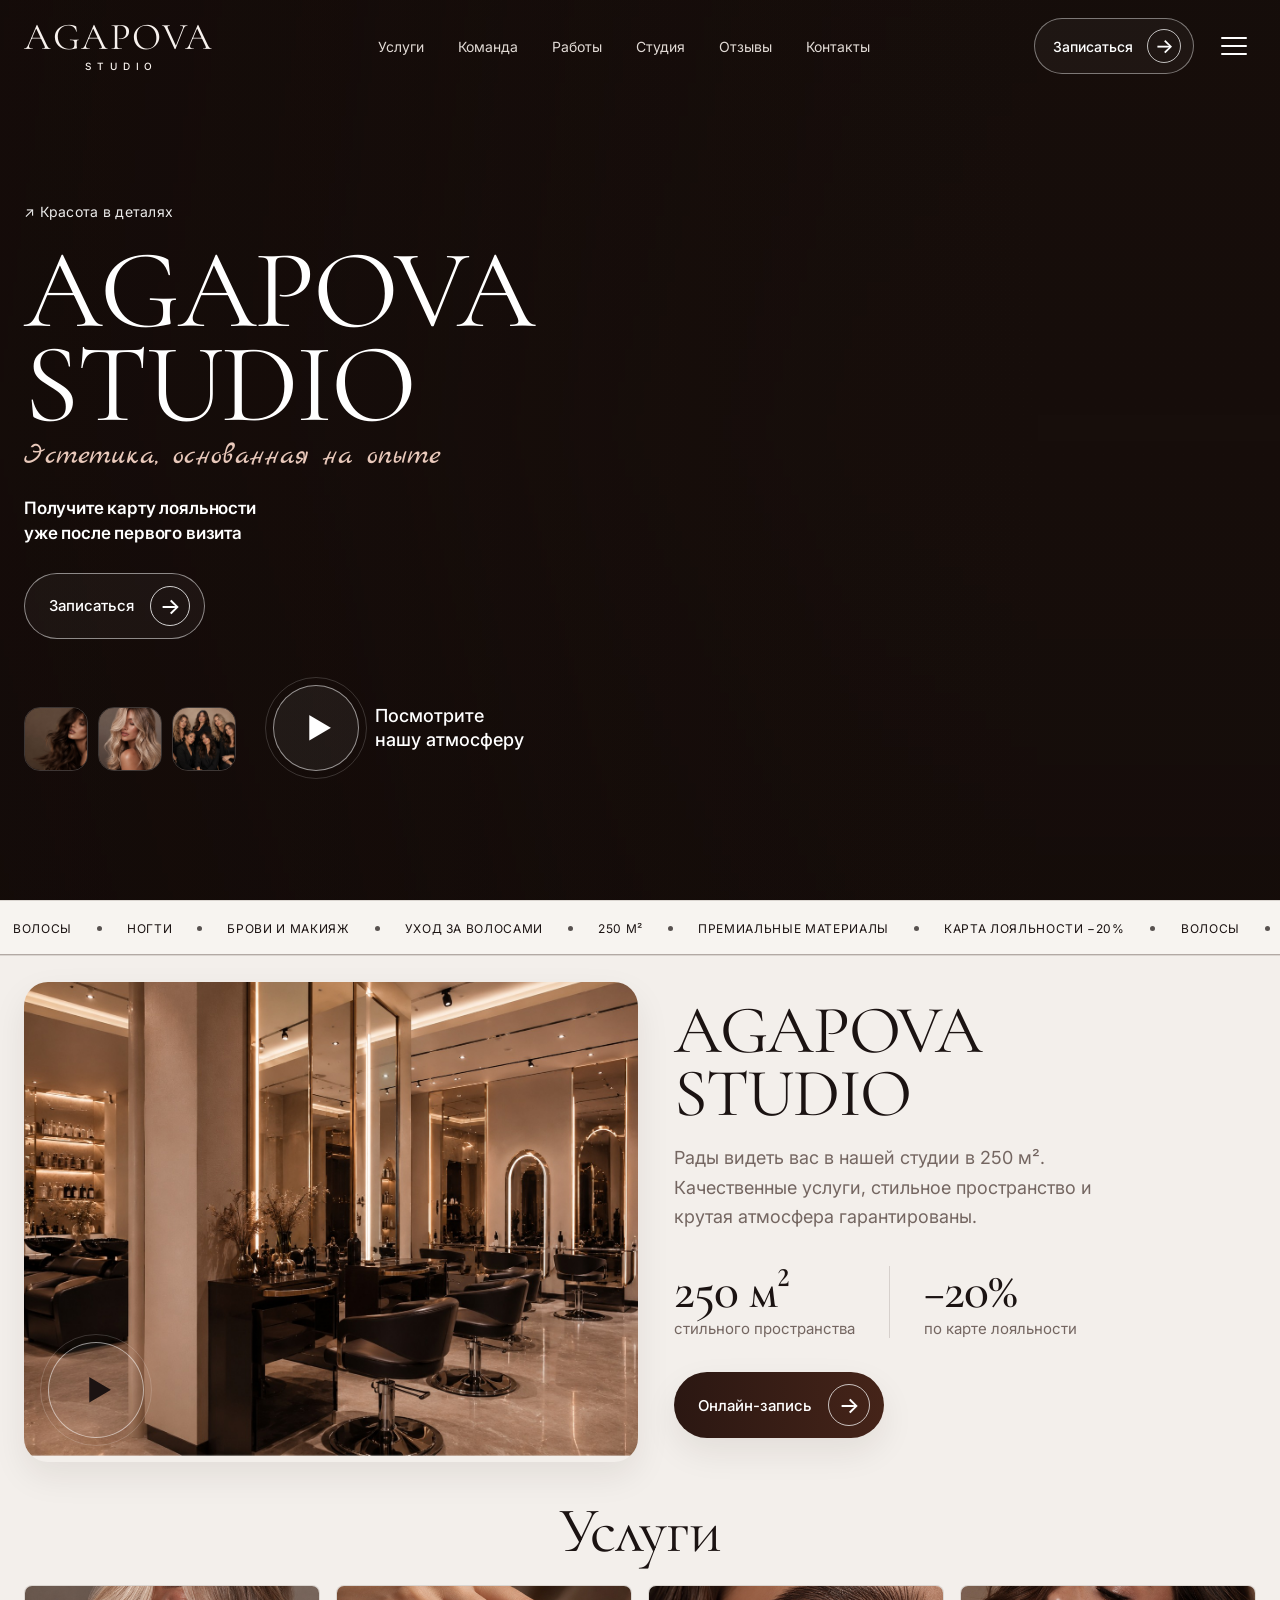
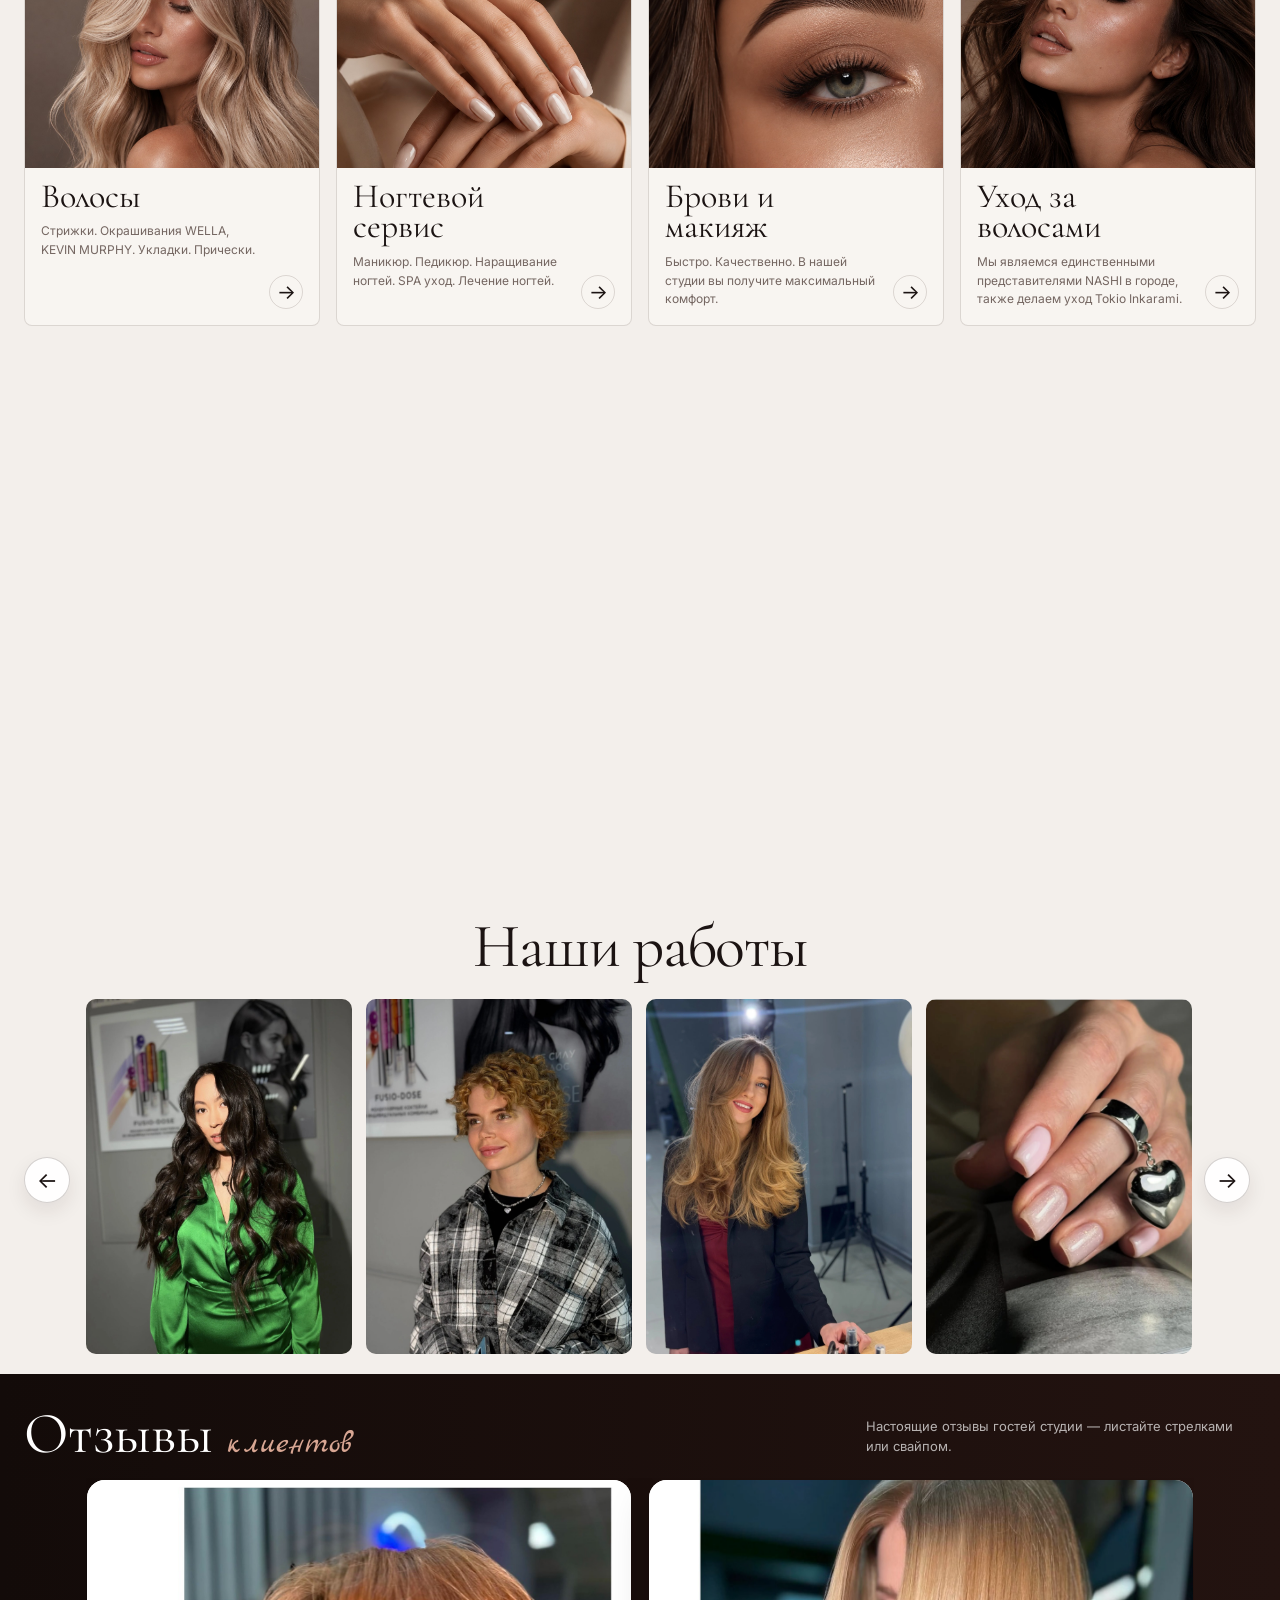
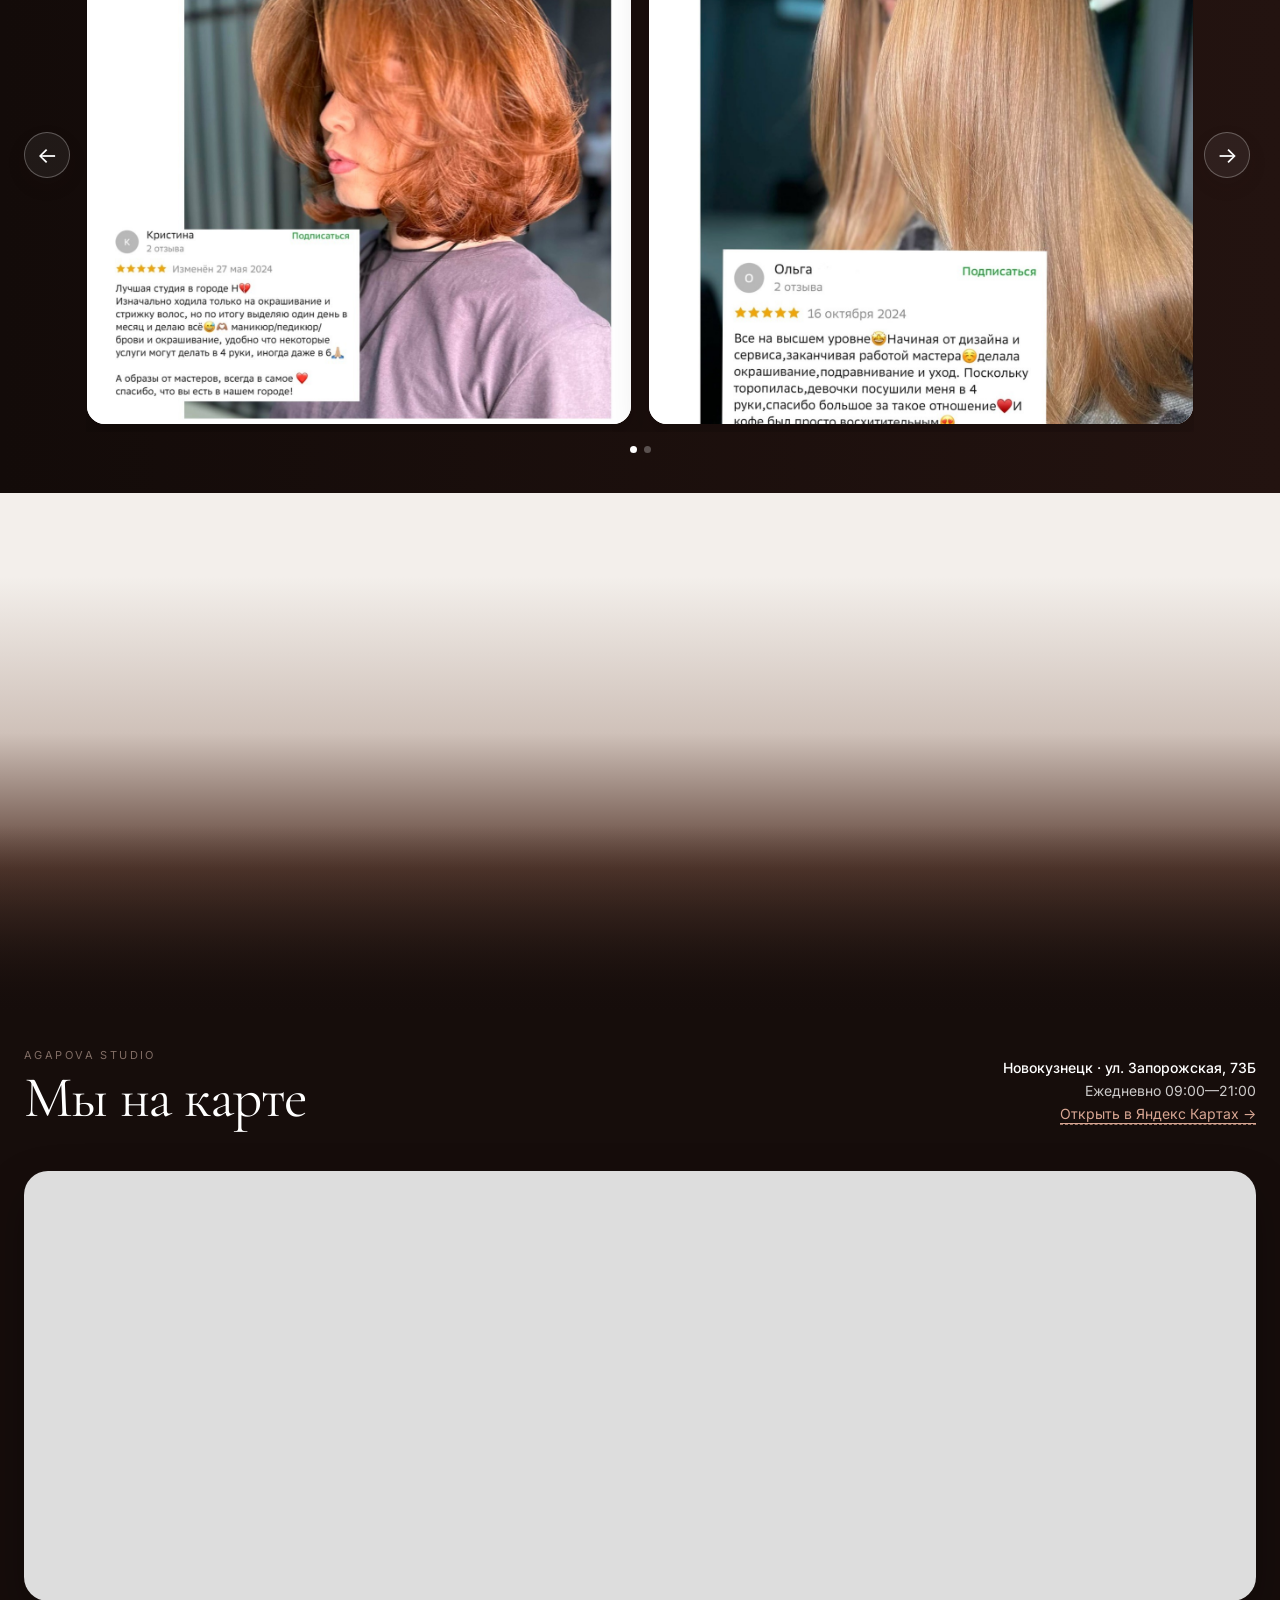
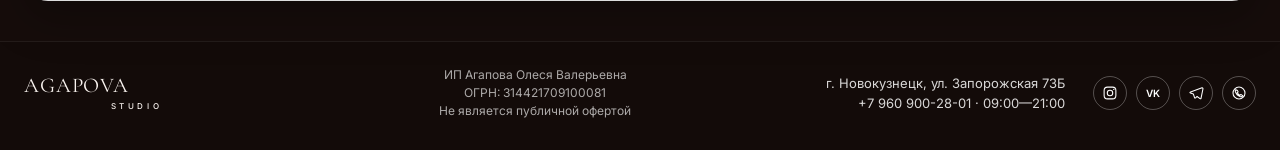
==== index.html @ 2eec07e8 "Apply AGAPOVA mobile hero v6.1 [skip ci]" ====
<!DOCTYPE html>

<!DOCTYPE html>

<html lang="ru">
<head>
<script>document.documentElement.classList.add("motion-ready")</script>
<meta charset="utf-8"/>
<meta content="width=device-width, initial-scale=1, viewport-fit=cover" name="viewport"/>
<meta content="#160d0b" name="theme-color"/>
<title>AGAPOVA STUDIO — студия красоты</title>
<meta content="AGAPOVA STUDIO — премиальная студия красоты в Новокузнецке. Волосы, ногти, брови и макияж. Онлайн-запись." name="description"/>
<link href="https://fonts.googleapis.com" rel="preconnect"/>
<link crossorigin="" href="https://fonts.gstatic.com" rel="preconnect"/>
<link href="https://fonts.googleapis.com/css2?family=Inter:wght@400;500;600&amp;family=Cormorant+Garamond:wght@400;500;600&amp;family=Marck+Script&amp;display=swap" rel="stylesheet"/>
<style>
    :root{
      --bg:#f3efeb;
      --paper:#f7f4f0;
      --white:#fff;
      --ink:#1b1312;
      --brown:#2d1813;
      --brown-2:#3b2018;
      --line:rgba(43,24,19,.14);
      --muted:#746661;
      --accent:#c7927f;
      --shadow:0 14px 34px rgba(43,24,19,.08);
      --radius:20px;
      --max:1360px;
      --safe-bottom:env(safe-area-inset-bottom,0px);
      --serif:"Cormorant Garamond", Georgia, serif;
      --sans:"Inter", Arial, sans-serif;
      --script:"Marck Script", cursive;
    }
    *{box-sizing:border-box}
    html{scroll-behavior:smooth}
    body{margin:0;font-family:var(--sans);background:var(--bg);color:var(--ink);-webkit-font-smoothing:antialiased;text-rendering:optimizeLegibility;overflow-x:hidden}
    img{display:block;max-width:100%}
    a{text-decoration:none;color:inherit}
    button{font:inherit}
    .container{width:min(calc(100% - 48px),var(--max));margin:0 auto}
    .serif{font-family:var(--serif)}
    .script{font-family:var(--script)}
    .desktop-only{display:block}
    .mobile-only{display:none}

    .site-header{position:absolute;top:0;left:0;right:0;z-index:20}
    .site-header__inner{width:min(calc(100% - 48px),var(--max));margin:0 auto;padding:18px 0;display:grid;grid-template-columns:auto 1fr auto;align-items:center;gap:20px}
    .brand{font-family:var(--serif);font-size:38px;line-height:.86;letter-spacing:.04em;color:#f8f2ee;display:inline-block}
    .brand small{display:block;text-align:center;font-family:var(--sans);font-size:10px;letter-spacing:.58em;font-weight:500;margin-top:8px;padding-left:.58em}
    .nav{display:flex;justify-content:center;gap:34px;font-size:14px;color:#f3ece7}
    .nav a{opacity:.92}
    .nav a:hover{opacity:1}
    .header-actions{display:flex;align-items:center;gap:18px}
    .book-btn{display:inline-flex;align-items:center;gap:14px;border:1px solid rgba(255,255,255,.42);border-radius:999px;padding:10px 12px 10px 18px;color:#fff;font-size:14px;font-weight:500;background:rgba(255,255,255,.04);backdrop-filter:blur(6px)}
    .book-btn span{width:34px;height:34px;border:1px solid rgba(255,255,255,.72);display:grid;place-items:center;border-radius:50%;font-size:20px;line-height:1}
    .menu-btn{width:44px;height:44px;border:0;background:transparent;position:relative;color:#fff;cursor:pointer}
    .menu-btn::before,.menu-btn::after,.menu-btn i{content:"";position:absolute;left:9px;right:9px;height:1.5px;background:currentColor;border-radius:10px}
    .menu-btn::before{top:13px}.menu-btn i{top:21px}.menu-btn::after{top:29px}

    .mobile-menu{display:none}
    .mobile-menu.open{display:flex}
    .mobile-menu__panel{position:fixed;inset:0;background:rgba(12,7,6,.96);z-index:60;padding:116px 28px 32px;display:flex;flex-direction:column;gap:18px;color:#fff}
    .mobile-menu__panel a{font-family:var(--serif);font-size:34px;line-height:1;border-bottom:1px solid rgba(255,255,255,.14);padding-bottom:12px}
    .mobile-menu__panel .book-mobile{margin-top:10px;border:1px solid rgba(255,255,255,.36);border-radius:999px;padding:16px 20px;font-family:var(--sans);font-size:15px;font-weight:600;text-align:center}

    .hero{position:relative;min-height:860px;background:#1a100d;overflow:hidden}
    .hero::after{content:"";position:absolute;inset:0;background:linear-gradient(90deg,rgba(34,18,14,.36) 0%, rgba(34,18,14,.18) 34%, rgba(34,18,14,.06) 60%, rgba(34,18,14,.02) 100%)}
    .hero-media{position:absolute;inset:0}
    .hero-media img{width:100%;height:100%;object-fit:cover;object-position:center center;filter:saturate(1.02)}
    .hero-content{position:relative;z-index:2;display:grid;grid-template-columns:1.02fr .98fr;align-items:end;min-height:860px;padding:130px 0 54px}
    .hero-copy{max-width:460px;color:#fff}
    .eyebrow{font-size:14px;letter-spacing:.02em;opacity:.92;margin-bottom:22px}
    .hero-title{margin:0;font-family:var(--serif);font-size:112px;line-height:.84;font-weight:400;letter-spacing:-.02em}
    .hero-sub{font-size:29px;line-height:.92;color:#e9c9bb;font-family:var(--script);margin:6px 0 24px}
    .hero-text{max-width:320px;font-size:16px;line-height:1.58;color:rgba(255,255,255,.9);margin:0 0 28px}
    .hero-main-cta{display:inline-flex;align-items:center;gap:16px;border:1px solid rgba(255,255,255,.5);border-radius:999px;padding:12px 14px 12px 24px;font-size:15px;font-weight:500;color:#fff;background:rgba(255,255,255,.04)}
    .hero-main-cta span{width:40px;height:40px;display:grid;place-items:center;border:1px solid rgba(255,255,255,.8);border-radius:50%;font-size:22px;line-height:1}
    .hero-bottom{display:flex;justify-content:space-between;align-items:end;margin-top:54px;gap:20px}
    .hero-thumbs{display:flex;gap:10px}
    .hero-thumbs img{width:58px;height:58px;object-fit:cover;border-radius:12px;border:1px solid rgba(255,255,255,.18)}
    .watch-link{display:flex;align-items:center;gap:16px;color:#fff}
    .play-circle{width:86px;height:86px;border-radius:50%;border:1px solid rgba(255,255,255,.52);display:grid;place-items:center;position:relative;background:rgba(255,255,255,.06)}
    .play-circle::after{content:"▶";font-size:28px;transform:translateX(3px)}
    .watch-link b{display:block;font-size:18px;line-height:1.3;font-weight:500}
    .category-bar{background:var(--paper);border-top:1px solid var(--line);border-bottom:1px solid var(--line)}
    .category-bar .container{display:flex;justify-content:center;align-items:center;gap:28px;min-height:54px;flex-wrap:wrap}
    .category-bar span{font-size:13px;text-transform:uppercase;letter-spacing:.03em}
    .dot{width:5px;height:5px;border-radius:50%;background:var(--ink);opacity:.72}

    .about{padding:26px 0 22px}
    .about-grid{display:grid;grid-template-columns:1.02fr .98fr;gap:28px;align-items:start}
    .about-card{background:var(--paper);border-radius:24px;overflow:hidden}
    .about-media{position:relative;min-height:480px;border-radius:24px;overflow:hidden;box-shadow:var(--shadow)}
    .about-media img{width:100%;height:100%;object-fit:cover}
    .about-media .play-circle{position:absolute;inset:auto auto 24px 24px;width:96px;height:96px}
    .about-copy{padding:18px 6px 0 8px}
    .section-title{font-family:var(--serif);font-size:68px;line-height:.92;font-weight:400;margin:0 0 18px;letter-spacing:-.02em}
    .about-copy .section-title{max-width:520px}
    .about-text{font-size:18px;line-height:1.64;color:var(--muted);max-width:470px;margin:0 0 34px}
    .stats{display:flex;gap:34px;margin:0 0 34px}
    .stat{padding-right:34px;border-right:1px solid var(--line)}
    .stat:last-child{border-right:0;padding-right:0}
    .stat strong{display:block;font-family:var(--serif);font-size:52px;line-height:.95;font-weight:500;letter-spacing:-.02em}
    .stat span{display:block;font-size:15px;color:var(--muted);margin-top:4px}
    .dark-pill{display:inline-flex;align-items:center;gap:16px;background:linear-gradient(90deg,#2b1712,#452419);color:#fff;border-radius:999px;padding:12px 14px 12px 24px;font-size:15px;font-weight:500;box-shadow:var(--shadow)}
    .dark-pill span{width:42px;height:42px;border-radius:50%;border:1px solid rgba(255,255,255,.72);display:grid;place-items:center;font-size:22px}

    .services{padding:18px 0 28px}
    .services .section-title{text-align:center;font-size:64px;margin-bottom:24px}
    .services-grid{display:grid;grid-template-columns:repeat(4,1fr);gap:16px}
    .service-card{background:#f8f5f1;border:1px solid var(--line);border-radius:8px;overflow:hidden;display:flex;flex-direction:column;min-height:296px}
    .service-card img{width:100%;height:182px;object-fit:cover}
    .service-body{padding:14px 16px 16px;display:flex;gap:12px;align-items:flex-start;justify-content:space-between;flex:1}
    .service-body h3{font-family:var(--serif);font-size:34px;line-height:.9;font-weight:400;margin:0 0 10px}
    .service-body ul{list-style:none;margin:0;padding:0;font-size:13px;line-height:1.6;color:var(--muted)}
    .service-arrow{margin-top:auto;width:34px;height:34px;border-radius:50%;border:1px solid var(--line);display:grid;place-items:center;font-size:20px;flex:0 0 auto}

    .team{padding:22px 0 18px}
    .team-strip{background:linear-gradient(90deg,#190f0d,#2d1813 58%, #1b120f);color:#fff;border-radius:0;display:grid;grid-template-columns:300px 1fr 380px;align-items:center;overflow:hidden}
    .team-strip .portrait{height:248px}.team-strip .portrait img{width:100%;height:100%;object-fit:cover;object-position:center top}
    .team-copy{padding:0 34px}.team-copy h2{font-family:var(--serif);font-size:54px;line-height:.88;font-weight:400;margin:0 0 14px;max-width:320px}.team-copy p{max-width:390px;margin:0 0 20px;font-size:15px;line-height:1.6;color:rgba(255,255,255,.8)}
    .team-group{padding-right:28px}.team-group img{width:100%;height:186px;object-fit:cover;border-radius:20px}

    .works{padding:18px 0 12px}
    .works-head{display:flex;justify-content:center;align-items:center;margin-bottom:22px}
    .works .section-title{font-size:62px;margin:0}
    .works-row{position:relative;display:grid;grid-template-columns:repeat(4,1fr);gap:14px}
    .work-item{border-radius:8px;overflow:hidden;background:#ebe3dd}
    .work-item img{width:100%;height:230px;object-fit:cover}
    .arrow-float{position:absolute;top:50%;transform:translateY(-50%);width:54px;height:54px;border-radius:50%;border:1px solid rgba(27,19,18,.18);display:grid;place-items:center;background:rgba(255,255,255,.9);font-size:28px;box-shadow:var(--shadow)}
    .arrow-float.left{left:-24px}.arrow-float.right{right:-24px}

    .benefits{padding:10px 0 26px}
    .benefits .section-title{text-align:center;font-size:56px;margin-bottom:24px}
    .benefit-grid{display:grid;grid-template-columns:repeat(4,1fr);gap:22px}
    .benefit{display:grid;grid-template-columns:40px 1fr;gap:12px}
    .benefit-icon{width:36px;height:36px;border-radius:50%;border:1px solid var(--line);display:grid;place-items:center;font-size:16px}
    .benefit h4{margin:0 0 6px;font-size:16px;line-height:1.25}
    .benefit p{margin:0;font-size:13px;line-height:1.55;color:var(--muted)}

    .reviews{padding:20px 0 24px}
    .reviews-shell{display:grid;grid-template-columns:1.15fr .85fr;gap:22px;align-items:stretch}
    .review-panel{background:linear-gradient(90deg,#130b09,#231310);color:#fff;border-radius:0;padding:22px 24px;display:grid;grid-template-columns:170px 1fr;gap:26px;min-height:286px}
    .review-panel img{width:100%;height:240px;border-radius:30px;object-fit:cover;border:8px solid rgba(98,64,56,.24)}
    .review-copy h2{font-family:var(--serif);font-size:58px;line-height:.9;font-weight:400;margin:8px 0 0}.review-copy .script{font-size:32px;color:#d8a693;display:block;margin-top:-8px}
    .review-copy p{font-size:20px;line-height:1.65;max-width:520px;color:rgba(255,255,255,.95);margin:18px 0 12px}
    .review-copy small{font-size:16px;color:#d9b4a7}
    .review-counter{display:flex;align-items:center;gap:16px;margin-top:26px;font-size:20px}
    .small-arrow{width:44px;height:44px;border-radius:50%;border:1px solid rgba(255,255,255,.28);display:grid;place-items:center}
    .review-list{background:linear-gradient(90deg,#130b09,#231310);color:#fff;padding:22px 0}
    .review-entry{border:1px solid rgba(255,255,255,.15);padding:18px 22px;margin-bottom:10px;min-height:86px}
    .review-entry:last-child{margin-bottom:0}.review-entry h4{font-size:18px;margin:0 0 8px}.stars{color:#dbb277;letter-spacing:2px;margin-bottom:8px}.review-entry p{margin:0;font-size:14px;line-height:1.55;color:rgba(255,255,255,.9)}

    .cta{padding:14px 0 0}
    .cta-card{border-radius:22px 22px 0 0;overflow:hidden;position:relative;min-height:290px;background:#170e0b;color:#fff}
    .cta-bg{position:absolute;inset:0}.cta-bg img{width:100%;height:100%;object-fit:cover;object-position:center 28%}.cta-bg::after{content:"";position:absolute;inset:0;background:linear-gradient(90deg,rgba(18,10,8,.92) 0%, rgba(18,10,8,.76) 38%, rgba(18,10,8,.44) 100%)}
    .cta-content{position:relative;z-index:2;padding:38px 40px 22px;display:grid;grid-template-columns:1fr auto;align-items:end;gap:20px;min-height:290px}
    .cta-copy h2{font-family:var(--serif);font-size:68px;line-height:.92;font-weight:400;max-width:520px;margin:0 0 14px}
    .cta-copy p{font-size:18px;line-height:1.55;color:rgba(255,255,255,.82);margin:0 0 22px}
    .footer-brand{display:none}
    .site-footer{background:#160d0b;color:#f4eeea;padding:18px 0 24px}
    .site-footer .container{display:grid;grid-template-columns:auto 1fr auto auto;align-items:center;gap:20px}
    .site-footer .brand{font-size:22px}.site-footer .brand small{font-size:8px}
    .copyright{text-align:center;font-size:12px;color:rgba(255,255,255,.7)}
    .footer-contacts{text-align:right;font-size:14px;line-height:1.6;color:rgba(255,255,255,.82)}
    .socials{display:flex;justify-content:center;gap:16px;font-size:22px}

    @media (max-width: 1024px){
      .nav{gap:22px;font-size:13px}
      .hero-content{grid-template-columns:1fr;padding-top:120px}
      .hero-copy{max-width:480px}
      .about-grid,.reviews-shell{grid-template-columns:1fr}
      .services-grid,.benefit-grid{grid-template-columns:repeat(2,1fr)}
      .team-strip{grid-template-columns:260px 1fr}
      .team-group{grid-column:1 / -1;padding:0 26px 26px}
      .works-row{grid-template-columns:repeat(2,1fr)}
      .arrow-float.left{left:-8px}.arrow-float.right{right:-8px}
      .site-footer .container{grid-template-columns:1fr;justify-items:center;text-align:center}
      .footer-contacts,.copyright{text-align:center}
    }

    @media (max-width: 760px){
      .desktop-only{display:none !important}
      .mobile-only{display:block}
      .container{width:min(calc(100% - 20px),430px)}
      .site-header__inner{width:min(calc(100% - 26px),430px);padding-top:18px;padding-bottom:0;grid-template-columns:auto 1fr auto}
      .brand{font-size:30px}
      .brand small{font-size:7px;margin-top:7px;letter-spacing:.56em}
      .nav,.book-btn{display:none}
      .menu-btn{width:40px;height:40px}
      .hero{min-height:auto;background:#160d0b;border-radius:0 0 30px 30px}
      .hero::after{background:linear-gradient(180deg,rgba(16,9,8,.12) 0%, rgba(16,9,8,.3) 36%, rgba(16,9,8,.48) 64%, rgba(16,9,8,.7) 100%)}
      .hero-content{display:block;min-height:auto;padding:112px 0 26px}
      .hero-copy{max-width:none;padding:0 0 0 18px;position:relative;min-height:658px;display:flex;flex-direction:column;justify-content:flex-end}
      .hero-media img{object-position:64% center}
      .eyebrow{display:none}
      .hero-title{display:none}
      .hero-sub{margin:0 0 22px;font-family:var(--serif);font-size:72px;line-height:.86;color:#fff;max-width:270px}
      .hero-text{display:none}
      .hero-main-cta{padding:10px 10px 10px 22px;background:#fff;color:var(--ink);border-color:#fff;font-size:15px;font-weight:600;margin-bottom:22px;align-self:flex-start}
      .hero-main-cta span{border-color:rgba(27,19,18,.35);color:var(--ink);width:38px;height:38px}
      .hero-bottom{display:block;margin-top:0}
      .hero-thumbs{display:none}
      .watch-link{gap:14px;align-items:center}
      .play-circle{width:86px;height:86px;background:rgba(255,255,255,.08)}
      .watch-link b{font-size:14px;line-height:1.32;font-weight:400;max-width:154px}
      .category-bar{margin-top:0}
      .category-bar .container{justify-content:flex-start;gap:16px;min-height:42px;padding:0 6px;overflow-x:auto;flex-wrap:nowrap;-ms-overflow-style:none;scrollbar-width:none}
      .category-bar .container::-webkit-scrollbar{display:none}
      .category-bar span{font-size:11px;white-space:nowrap}
      .dot{width:4px;height:4px;flex:0 0 auto}
      .about{padding:16px 0 10px}
      .about-grid{display:block}
      .about-media{min-height:258px;border-radius:18px;margin-bottom:14px}
      .about-media .play-circle{inset:auto auto 16px 16px;width:80px;height:80px}
      .about-copy{padding:0 4px}
      .section-title{font-size:46px;line-height:.92}
      .about-copy .section-title{font-size:44px;max-width:310px;margin-bottom:12px}
      .about-text{font-size:12px;line-height:1.62;max-width:none;margin-bottom:18px}
      .stats{gap:24px;margin-bottom:18px}
      .stat{padding-right:24px}
      .stat strong{font-size:28px}
      .stat span{font-size:12px}
      .dark-pill{font-size:13px;padding:10px 10px 10px 20px}
      .dark-pill span{width:38px;height:38px;font-size:20px}
      .services{padding:10px 0 14px}
      .services .section-title{font-size:48px;text-align:left;margin:0 0 12px 4px}
      .services-grid{display:none}
      .service-list{display:grid;gap:10px}
      .service-row{display:grid;grid-template-columns:54px 1fr 50px;align-items:center;gap:14px;background:#faf7f3;border:1px solid var(--line);border-radius:999px;padding:7px 7px 7px 8px}
      .service-row img{width:54px;height:54px;border-radius:50%;object-fit:cover}
      .service-row b{font-family:var(--serif);font-size:18px;font-weight:500}
      .service-row span{width:42px;height:42px;border-radius:50%;background:#351c14;color:#fff;display:grid;place-items:center;font-size:22px}
      .team{padding:14px 0 8px}
      .team-strip{display:block;background:transparent;color:var(--ink)}
      .team-copy{padding:0 4px 12px}
      .team-copy h2{font-size:50px;max-width:none;margin-bottom:10px}
      .team-copy p{font-size:12px;line-height:1.6;color:var(--muted);max-width:none;margin-bottom:14px}
      .team-group{padding:0}
      .team-group img{height:232px;border-radius:16px}
      .team-cta-mobile{display:flex;align-items:center;justify-content:center;gap:14px;margin-top:-18px;position:relative;z-index:2}
      .team-cta-mobile a{min-width:100%;display:flex;justify-content:center;align-items:center;gap:12px;padding:14px 16px;border-radius:999px;background:linear-gradient(90deg,#281511,#46251a);color:#fff;font-size:14px;font-weight:500}
      .team-cta-mobile a span{width:38px;height:38px;border:1px solid rgba(255,255,255,.7);border-radius:50%;display:grid;place-items:center;font-size:20px}
      .works{padding:16px 0 8px}
      .works-head{justify-content:flex-start;margin-bottom:10px}
      .works .section-title{font-size:44px}
      .works-row{grid-template-columns:1fr 1fr;gap:10px}
      .work-item img{height:138px}
      .arrow-float{width:42px;height:42px;font-size:22px;top:84px}
      .arrow-float.left{left:-6px}.arrow-float.right{right:-6px}
      .benefits{display:none}
      .reviews{padding:8px 0 16px}
      .reviews-shell{display:block}
      .review-panel{background:transparent;color:var(--ink);padding:0;display:block;min-height:auto}
      .review-panel img{display:none}
      .review-copy h2{font-size:46px;line-height:.94;color:var(--ink);margin:0 0 10px}
      .review-copy .script{display:none}
      .review-card-mobile{background:#f8f5f1;border-radius:16px;padding:16px 16px 18px}
      .review-card-mobile p{font-size:12px;line-height:1.56;color:var(--ink);margin:0 0 10px}
      .review-card-mobile small{display:block;text-align:right;font-size:11px;color:var(--muted)}
      .review-counter{display:none}
      .review-list{display:none}
      .review-dots{display:flex;justify-content:center;gap:6px;margin-top:10px}
      .review-dots span{width:7px;height:7px;border-radius:50%;background:#d2c5bf}.review-dots span:first-child{background:#2b1712}
      .cta{padding:10px 0 0}
      .cta-card{min-height:270px;border-radius:18px 18px 0 0}
      .cta-content{display:block;min-height:270px;padding:18px 16px 18px}
      .cta-copy h2{font-size:34px;max-width:240px;margin-bottom:8px}
      .cta-copy p{font-size:12px;line-height:1.5;max-width:220px;margin-bottom:16px}
      .cta-copy .dark-pill{padding:9px 10px 9px 18px;font-size:13px;background:transparent;border:1px solid rgba(255,255,255,.38)}
      .cta-copy .dark-pill span{width:38px;height:38px}
      .footer-brand{display:block;position:absolute;left:50%;transform:translateX(-50%);bottom:16px;text-align:center;font-family:var(--serif);font-size:28px;line-height:.86;color:#fff;letter-spacing:.04em}
      .footer-brand small{display:block;font-family:var(--sans);font-size:8px;letter-spacing:.56em;font-weight:500;margin-top:8px;padding-left:.56em}
      .footer-socials{position:absolute;right:16px;bottom:18px;display:flex;gap:14px;font-size:18px}
      .site-footer{padding:16px 0 calc(22px + var(--safe-bottom))}
      .site-footer .container{display:block;text-align:center}
      .site-footer .brand{display:none}
      .copyright{font-size:11px;line-height:1.7;margin-bottom:12px}
      .footer-contacts{font-size:12px;line-height:1.7}
      .socials{display:none}
    }


    /* Premium motion — no custom cursor */
    .anim{opacity:1;transform:none}
    .motion-ready .anim{opacity:0;transform:translateY(26px);transition:opacity .8s cubic-bezier(.2,.75,.2,1),transform .8s cubic-bezier(.2,.75,.2,1)}
    .motion-ready .anim.is-visible{opacity:1;transform:none}
    .motion-ready .anim-delay-1{transition-delay:.08s}
    .motion-ready .anim-delay-2{transition-delay:.16s}
    .motion-ready .anim-delay-3{transition-delay:.24s}
    .hero-media img{will-change:transform;animation:heroIn 1.8s cubic-bezier(.2,.75,.2,1) both}
    @keyframes heroIn{from{transform:scale(1.07);filter:saturate(.9) brightness(.88)}to{transform:scale(1);filter:saturate(1.02) brightness(1)}}
    .site-header__inner{animation:headerIn .9s .12s cubic-bezier(.2,.75,.2,1) both}
    @keyframes headerIn{from{opacity:0;transform:translateY(-12px)}to{opacity:1;transform:none}}
    .hero-copy{animation:copyIn 1s .32s cubic-bezier(.2,.75,.2,1) both}
    @keyframes copyIn{from{opacity:0;transform:translateY(24px)}to{opacity:1;transform:none}}
    .hero-main-cta,.book-btn,.dark-pill{transition:transform .28s ease,box-shadow .28s ease,background .28s ease}
    .hero-main-cta:hover,.book-btn:hover,.dark-pill:hover{transform:translateY(-2px);box-shadow:0 15px 32px rgba(31,16,12,.18)}
    .hero-main-cta span,.book-btn span,.dark-pill span,.service-arrow{transition:transform .28s ease}
    .hero-main-cta:hover span,.book-btn:hover span,.dark-pill:hover span,.service-card:hover .service-arrow{transform:translateX(3px)}
    .service-card,.work-item{transition:transform .42s cubic-bezier(.2,.75,.2,1),box-shadow .42s ease}
    .service-card:hover,.work-item:hover{transform:translateY(-5px);box-shadow:0 20px 42px rgba(45,24,19,.10)}
    .service-card img,.work-item img,.team-group img,.about-media img,.cta-bg img{transition:transform 1s cubic-bezier(.2,.75,.2,1)}
    .service-card:hover img,.work-item:hover img{transform:scale(1.045)}
    .play-circle::before{content:"";position:absolute;inset:-9px;border:1px solid rgba(255,255,255,.17);border-radius:50%;animation:pulseRing 2.8s ease-in-out infinite}
    @keyframes pulseRing{0%,100%{transform:scale(.94);opacity:.2}50%{transform:scale(1.06);opacity:.7}}
    .category-bar{position:relative;overflow:hidden}
    .category-bar::after{content:"";position:absolute;left:0;bottom:0;width:0;height:1px;background:rgba(45,24,19,.34);transition:width 1.2s ease}
    .category-bar.line-in::after{width:100%}
    @media(prefers-reduced-motion:reduce){
      *,*::before,*::after{animation:none!important;transition:none!important;scroll-behavior:auto!important}
      .motion-ready .anim{opacity:1!important;transform:none!important}
    }

  </style>
<style id="mobile-v51">
  @media (max-width:760px){
    :root{
      --serif:ui-serif,"New York","Iowan Old Style","Baskerville","Times New Roman",serif;
      --sans:-apple-system,BlinkMacSystemFont,"SF Pro Text","Helvetica Neue",Arial,sans-serif;
      --script:ui-serif,"New York","Iowan Old Style",serif;
    }
    html{background:#f5f1ed}
    body{background:#f5f1ed;font-family:var(--sans)}
    .container{width:calc(100% - 20px);max-width:430px}
    .site-header__inner{width:calc(100% - 28px);max-width:430px;padding-top:16px}
    .brand{font-family:var(--serif);font-size:29px;line-height:.9;font-weight:400;letter-spacing:.065em}
    .brand small{font-family:var(--sans);font-size:6.5px;letter-spacing:.48em;margin-top:7px}
    .menu-btn{width:38px;height:38px}

    .hero{height:650px;min-height:650px;border-radius:0 0 26px 26px;background:#170e0b}
    .hero-media{inset:0}
    .hero-media img{width:100%;height:100%;object-fit:cover;object-position:64% center}
    .hero::after{background:linear-gradient(180deg,rgba(11,7,6,.12) 0%,rgba(11,7,6,.08) 38%,rgba(11,7,6,.37) 66%,rgba(11,7,6,.74) 100%)}
    .hero-content{display:block;min-height:650px;height:650px;padding:0}
    .hero-copy{height:650px;min-height:650px;padding:0 14px 22px;display:flex;flex-direction:column;justify-content:flex-end}
    .hero-sub.mobile-only{display:block;font-family:var(--serif);font-size:44px;line-height:.96;font-weight:400;letter-spacing:-.018em;color:#fff;max-width:205px;margin:0 0 16px}
    .hero-main-cta{font-size:13px;padding:8px 8px 8px 18px;margin:0 0 16px;min-height:48px}
    .hero-main-cta span{width:34px;height:34px;font-size:18px}
    .watch-link{gap:12px}
    .play-circle{width:62px;height:62px}
    .play-circle::after{font-size:19px}
    .watch-link b{font-size:12px;max-width:150px;font-weight:400;line-height:1.35}

    .category-bar .container{min-height:40px;padding:0 3px;gap:13px}
    .category-bar span{font-size:9px;letter-spacing:.02em}
    .dot{width:3px;height:3px}

    .about{padding:13px 0 8px}
    .about-media{min-height:238px;height:238px;border-radius:16px;margin-bottom:12px}
    .about-media .play-circle{width:64px;height:64px;left:14px;bottom:14px}
    .about-copy{padding:0 3px}
    .about-copy .section-title{font-family:var(--serif);font-size:31px;line-height:1.02;letter-spacing:-.015em;max-width:310px;margin:0 0 9px}
    .about-text{font-size:11px;line-height:1.52;margin-bottom:12px}
    .stats{gap:18px;margin:0 0 14px}
    .stat{padding-right:18px}
    .stat strong{font-family:var(--serif);font-size:25px;font-weight:400;line-height:1}
    .stat span{font-size:9px;margin-top:3px}
    .dark-pill{font-size:11px;padding:7px 8px 7px 15px;gap:10px}
    .dark-pill span{width:31px;height:31px;font-size:16px}

    .services{padding:8px 0 12px}
    .services .section-title{font-family:var(--serif);font-size:34px;line-height:1;margin:0 0 10px 3px;font-weight:400}
    .service-list{gap:7px}
    .service-row{grid-template-columns:44px 1fr 38px;gap:10px;padding:5px;border-radius:999px;background:#fbf9f6}
    .service-row img{width:44px;height:44px}
    .service-row b{font-family:var(--serif);font-size:16px;font-weight:400}
    .service-row span{width:34px;height:34px;font-size:17px}

    .team{padding:12px 0 6px}
    .team-copy{padding:0 3px 10px}
    .team-copy h2{font-family:var(--serif);font-size:34px;line-height:1;font-weight:400;margin-bottom:7px}
    .team-copy p{font-size:10.5px;line-height:1.52;margin-bottom:10px}
    .team-group img{height:210px;border-radius:15px;object-position:center 22%}
    .team-cta-mobile{margin-top:-15px}
    .team-cta-mobile a{font-size:11px;padding:8px 10px;gap:10px}
    .team-cta-mobile a span{width:31px;height:31px;font-size:16px}

    .works{padding:13px 0 6px}
    .works .section-title{font-family:var(--serif);font-size:34px;font-weight:400;line-height:1;margin:0 0 8px}
    .works-head{margin-bottom:0;justify-content:flex-start}
    .works-row{gap:8px}
    .work-item{border-radius:12px}
    .work-item img{height:128px;object-fit:cover}
    .arrow-float{width:34px;height:34px;font-size:18px;top:64px}
    .arrow-float.left{left:-5px}.arrow-float.right{right:-5px}

    .reviews{padding:10px 0 13px}
    .review-copy h2{font-family:var(--serif);font-size:34px;font-weight:400;line-height:1;margin:0 0 8px}
    .review-card-mobile{padding:15px;border-radius:14px;background:#f9f6f2}
    .review-card-mobile p{font-size:11.5px;line-height:1.55;margin:0 0 9px}
    .review-card-mobile small{font-size:9px}
    .review-dots{margin-top:8px}
    .review-dots span{width:6px;height:6px}

    .cta{padding:8px 0 0}
    .cta-card{min-height:255px;height:255px;border-radius:16px 16px 0 0}
    .cta-content{min-height:255px;height:255px;padding:17px 15px}
    .cta-bg img{object-position:67% 28%}
    .cta-copy h2.mobile-only{display:block;font-family:var(--serif);font-size:31px;line-height:.98;font-weight:400;max-width:190px;margin:0 0 7px}
    .cta-copy p.mobile-only{display:block;font-size:10.5px;line-height:1.45;max-width:200px;margin-bottom:12px}
    .cta-copy .dark-pill{font-size:10.5px;padding:7px 8px 7px 14px}
    .footer-brand{font-family:var(--serif);font-size:24px;bottom:14px}
    .footer-brand small{font-size:6px}
    .footer-socials{font-size:16px;bottom:15px}
    .site-footer{display:none}

    .motion-ready .anim{opacity:1;transform:none;transition:none}
    .hero-media img{animation:heroInMobile 1.35s cubic-bezier(.2,.75,.2,1) both}
    @keyframes heroInMobile{from{transform:scale(1.045)}to{transform:scale(1)}}
  }
  </style>
<style id="v52-overrides">
/* V5.2 — mobile motion, premium sliders, continuous marquee */
.category-bar{overflow:hidden;position:relative;background:#f7f4f0}
.marquee{display:flex;width:max-content;min-width:100%;overflow:hidden}
.marquee-track{display:flex;align-items:center;gap:25px;flex:0 0 auto;min-width:max-content;padding:0 13px;height:54px;animation:agMarquee 26s linear infinite;will-change:transform}
.marquee-track span{font-size:12px;letter-spacing:.055em;text-transform:uppercase;white-space:nowrap}
@keyframes agMarquee{from{transform:translateX(0)}to{transform:translateX(-100%)}}
.services-grid p{margin:0;font-size:12px;line-height:1.55;color:var(--muted)}
.team-group img{object-position:center center}
.social-links{display:flex;align-items:center;gap:10px}
.social-links a{width:34px;height:34px;border:1px solid rgba(255,255,255,.28);border-radius:50%;display:grid;place-items:center;color:#fff;transition:.25s ease}
.social-links a:hover{transform:translateY(-2px);border-color:rgba(255,255,255,.7)}
.social-links svg{width:16px;height:16px;fill:none;stroke:currentColor;stroke-width:1.6;stroke-linecap:round;stroke-linejoin:round}
.social-links svg .fill{fill:currentColor;stroke:none}
.social-links svg path:first-child:only{fill:currentColor;stroke:none}
.social-links .vk-glyph{font:600 10px/1 var(--sans);letter-spacing:-.04em}

@media(max-width:760px){
  :root{--serif:Georgia,"Times New Roman",serif;--sans:-apple-system,BlinkMacSystemFont,"Segoe UI",Arial,sans-serif;--script:Georgia,"Times New Roman",serif}
  .brand{font-family:Georgia,"Times New Roman",serif;font-size:28px;letter-spacing:.07em}
  .hero-sub.mobile-only{font-family:Georgia,"Times New Roman",serif;font-size:38px;line-height:.97;letter-spacing:-.025em;max-width:292px;margin-bottom:15px}
  .section-title,.about-copy .section-title,.services .section-title,.team-copy h2,.works .section-title,.review-copy h2,.cta-copy h2.mobile-only{font-family:Georgia,"Times New Roman",serif;font-weight:400;letter-spacing:-.025em}
  .about-copy .section-title{font-size:30px}.services .section-title,.team-copy h2,.works .section-title,.review-copy h2{font-size:32px}
  .cta-copy h2.mobile-only{font-size:29px;line-height:1.03;max-width:240px}
  .stat strong{font-family:Georgia,"Times New Roman",serif}
  .marquee{width:max-content}
  .marquee-track{height:42px;gap:18px;padding:0 9px;animation-duration:18s}
  .marquee-track span{font-size:9px;letter-spacing:.07em}
  .marquee-track .dot{width:3px;height:3px}

  /* Real scroll reveal on mobile */
  .motion-ready .anim{opacity:0;transform:translateY(18px) scale(.985);filter:blur(4px);transition:opacity .72s cubic-bezier(.2,.75,.2,1),transform .72s cubic-bezier(.2,.75,.2,1),filter .72s ease}
  .motion-ready .anim.is-visible{opacity:1;transform:none;filter:blur(0)}
  .about-media.anim.is-visible img,.team-strip.anim.is-visible .team-group img,.cta-card.anim.is-visible .cta-bg img{animation:mobileImageReveal 1.15s cubic-bezier(.2,.75,.2,1) both}
  @keyframes mobileImageReveal{from{transform:scale(1.045)}to{transform:scale(1)}}
  .service-mobile-card{animation:none}
  .service-carousel.is-visible .service-mobile-card:nth-child(1){animation:mobileCardIn .65s .05s both}
  .service-carousel.is-visible .service-mobile-card:nth-child(2){animation:mobileCardIn .65s .13s both}
  .service-carousel.is-visible .service-mobile-card:nth-child(3){animation:mobileCardIn .65s .21s both}
  .service-carousel.is-visible .service-mobile-card:nth-child(4){animation:mobileCardIn .65s .29s both}
  @keyframes mobileCardIn{from{opacity:0;transform:translateX(18px)}to{opacity:1;transform:none}}

  .service-list{display:none!important}
  .service-carousel{position:relative;margin-top:2px}
  .mobile-slider-controls{display:flex;justify-content:flex-end;gap:7px;margin:-42px 3px 10px auto;width:max-content;position:relative;z-index:3}
  .slider-arrow{width:35px;height:35px;border-radius:50%;border:1px solid var(--line);background:#fff;color:var(--ink);display:grid;place-items:center;font-size:17px;box-shadow:0 8px 20px rgba(38,22,17,.07)}
  .slider-track{display:flex;gap:10px;overflow-x:auto;scroll-snap-type:x mandatory;overscroll-behavior-x:contain;scroll-behavior:smooth;scrollbar-width:none;padding:1px 3px 7px}
  .slider-track::-webkit-scrollbar{display:none}
  .service-mobile-card{flex:0 0 88%;scroll-snap-align:center;background:#faf7f3;border:1px solid var(--line);border-radius:20px;overflow:hidden;box-shadow:0 10px 24px rgba(43,24,19,.05)}
  .service-mobile-card>img{width:100%;height:168px;object-fit:cover}
  .service-mobile-body{position:relative;padding:13px 15px 15px;min-height:123px}
  .service-mobile-body h3{font-family:Georgia,"Times New Roman",serif;font-size:23px;font-weight:400;line-height:1;margin:0 44px 8px 0}
  .service-mobile-body p{font-size:10px;line-height:1.5;color:var(--muted);margin:0 42px 0 0}
  .service-mobile-arrow{position:absolute;right:13px;bottom:14px;width:35px;height:35px;border-radius:50%;background:var(--brown);color:#fff;display:grid;place-items:center;font-size:16px}

  .team-group img{height:228px;object-fit:cover;object-position:center 43%}

  .works-row{display:flex;overflow-x:auto;scroll-snap-type:x mandatory;overscroll-behavior-x:contain;scroll-behavior:smooth;gap:9px;padding:0 2px 6px;scrollbar-width:none;position:relative}
  .works-row::-webkit-scrollbar{display:none}
  .work-item,.work-item.desktop-only{display:block!important;flex:0 0 calc(50% - 4.5px);scroll-snap-align:start;border-radius:13px;overflow:hidden}
  .work-item img{height:142px;width:100%;object-fit:cover}
  .arrow-float{position:sticky;flex:0 0 36px;width:36px;height:36px;top:55px;z-index:5;border:1px solid rgba(43,24,19,.18);background:rgba(255,255,255,.94);border-radius:50%;display:grid;place-items:center;font-size:18px;box-shadow:0 7px 18px rgba(43,24,19,.10)}
  .arrow-float.left{left:3px}.arrow-float.right{right:3px}

  .review-slider{display:block;overflow:hidden}
  .review-track{display:flex;transition:transform .48s cubic-bezier(.2,.75,.2,1);will-change:transform}
  .review-slide{flex:0 0 100%;background:#f9f6f2;border-radius:16px;padding:16px 16px 17px;min-height:118px}
  .review-slide p{font-size:12px;line-height:1.58;color:var(--ink);margin:0 0 11px}
  .review-slide small{display:block;text-align:right;font-size:10px;color:var(--muted)}
  .review-mobile-controls{display:grid;grid-template-columns:34px 1fr 34px;align-items:center;gap:8px;margin-top:9px}
  .review-mobile-controls>button{width:34px;height:34px;border-radius:50%;border:1px solid var(--line);background:#fff;color:var(--ink);font-size:16px}
  .review-dots{display:flex;justify-content:center;gap:6px;margin:0}
  .review-dots button{width:6px;height:6px;border:0;border-radius:50%;padding:0;background:#d2c5bf}
  .review-dots button.active{background:var(--brown);transform:scale(1.2)}

  .footer-socials.social-links{right:15px;bottom:13px;gap:7px}
  .footer-socials.social-links a{width:29px;height:29px}
  .footer-socials.social-links svg{width:14px;height:14px}
}
</style><style id="v53-overrides">
/* V5.3 — requested corrections */
.hero-loyalty{display:grid;gap:2px;margin:0 0 25px;color:#fff;font-size:17px;line-height:1.32;letter-spacing:-.01em}
.hero-loyalty strong{font-weight:600}

/* One team photo only */
.team-strip{grid-template-columns:minmax(300px,.72fr) minmax(620px,1.28fr);min-height:310px}
.team-copy{padding:38px 44px}
.team-group{padding:22px 28px 22px 0}
.team-group img{height:266px;border-radius:22px;object-fit:cover;object-position:center 45%}

/* Shared robust carousel */
.works-carousel,.reviews-carousel{position:relative;display:grid;grid-template-columns:52px minmax(0,1fr) 52px;align-items:center;gap:10px}
.carousel-viewport{overflow:hidden;min-width:0;touch-action:pan-y pinch-zoom}
.works-track,.reviews-track{display:flex;gap:14px;overflow-x:auto;scroll-snap-type:x mandatory;scroll-behavior:smooth;scrollbar-width:none;overscroll-behavior-x:contain;padding:2px 1px 8px}
.works-track::-webkit-scrollbar,.reviews-track::-webkit-scrollbar{display:none}
.work-card{flex:0 0 calc((100% - 42px)/4);scroll-snap-align:start;border-radius:10px;overflow:hidden;background:#e8e0da}
.work-card img{width:100%;height:245px;object-fit:cover;transition:transform .55s ease}
.work-card:hover img{transform:scale(1.035)}
.carousel-btn{width:46px;height:46px;border-radius:50%;border:1px solid rgba(43,24,19,.2);background:rgba(255,255,255,.94);color:var(--ink);display:grid;place-items:center;font-size:22px;cursor:pointer;box-shadow:0 8px 20px rgba(43,24,19,.09);transition:.2s ease;z-index:3}
.carousel-btn:hover{transform:translateY(-2px);background:#fff}

/* Reviews with uploaded review images */
.reviews{background:linear-gradient(90deg,#130b09,#231310);color:#fff;padding:34px 0 40px}
.reviews-shell{display:block}
.reviews-head{display:flex;align-items:end;justify-content:space-between;gap:24px;margin-bottom:18px}
.reviews-head h2{font-family:var(--serif);font-size:58px;line-height:.9;font-weight:400;margin:0}
.reviews-head h2 .script{font-size:32px;color:#d8a693}
.reviews-head p{margin:0 0 4px;max-width:390px;font-size:13px;line-height:1.55;color:rgba(255,255,255,.68)}
.reviews-carousel{grid-template-columns:52px minmax(0,1fr) 52px}
.reviews-track{gap:18px}
.review-image-card{flex:0 0 calc(50% - 9px);scroll-snap-align:start;border-radius:18px;overflow:hidden;background:#fff;box-shadow:0 18px 42px rgba(0,0,0,.18)}
.review-image-card img{width:100%;aspect-ratio:1/1;object-fit:cover}
.reviews .carousel-btn{color:#fff;background:rgba(255,255,255,.06);border-color:rgba(255,255,255,.28)}
.v53-review-dots{display:flex!important;justify-content:center;gap:7px;margin-top:14px}
.v53-review-dots span{width:7px;height:7px;border-radius:50%;background:rgba(255,255,255,.28)}
.v53-review-dots span.active{background:#fff}

@media(max-width:1024px){
  .team-strip{grid-template-columns:.72fr 1.28fr}
  .team-copy{padding:30px}
  .team-group{grid-column:auto;padding:18px 18px 18px 0}
  .work-card{flex-basis:calc((100% - 28px)/3)}
}

@media(max-width:760px){
  .hero-loyalty{font-size:13px;line-height:1.34;margin:0 0 15px;max-width:260px;color:rgba(255,255,255,.94)}
  .hero-copy{min-height:690px}

  .team-strip{display:block;min-height:0;background:transparent;color:var(--ink)}
  .team-copy{padding:0 3px 10px}
  .team-group{padding:0}
  .team-group img{height:245px;border-radius:16px;object-position:center 43%}

  .works-carousel,.reviews-carousel{grid-template-columns:38px minmax(0,1fr) 38px;gap:5px}
  .carousel-btn{width:36px;height:36px;font-size:17px;box-shadow:0 7px 17px rgba(43,24,19,.08)}
  .works-track{gap:9px;padding-bottom:5px}
  .work-card{flex:0 0 calc(50% - 4.5px);border-radius:13px}
  .work-card img{height:158px}

  .reviews{padding:16px 0 19px;background:var(--bg);color:var(--ink)}
  .reviews-head{display:block;margin:0 0 10px 2px}
  .reviews-head h2{font-family:var(--serif);font-size:34px;line-height:1;color:var(--ink)}
  .reviews-head h2 .script{display:none}
  .reviews-head p{display:none}
  .reviews-carousel{grid-template-columns:36px minmax(0,1fr) 36px;gap:4px}
  .reviews-track{gap:10px;padding:0 1px 5px}
  .review-image-card{flex:0 0 100%;border-radius:15px;box-shadow:none;border:1px solid var(--line)}
  .review-image-card img{aspect-ratio:1/1;object-fit:cover}
  .reviews .carousel-btn{color:var(--ink);background:#fff;border-color:var(--line)}
  .v53-review-dots{margin-top:8px}
  .v53-review-dots span{width:6px;height:6px;background:#d2c5bf}
  .v53-review-dots span.active{background:var(--brown)}
}
</style>
<style id="v54-proportion-fixes">
/* V5.4 — preserve the full team photo and give portfolio images proper portrait proportions */
.team-strip{grid-template-columns:minmax(300px,.62fr) minmax(760px,1.38fr);min-height:420px}
.team-copy{padding:42px 40px}
.team-group{padding:22px 28px 22px 0;display:flex;align-items:center}
.team-group img{width:100%;height:auto;aspect-ratio:16/9;object-fit:cover;object-position:center;border-radius:22px}
.work-card{aspect-ratio:3/4}
.work-card img{width:100%;height:100%;object-fit:cover}
.work-card:nth-child(1) img,.work-card:nth-child(2) img,.work-card:nth-child(3) img,.work-card:nth-child(5) img{object-position:center 18%}
.work-card:nth-child(4) img,.work-card:nth-child(6) img{object-position:center center}
@media(max-width:1024px){
  .team-strip{grid-template-columns:minmax(270px,.58fr) minmax(0,1.42fr);min-height:360px}
  .team-copy{padding:34px 28px}
  .team-group{padding:18px 18px 18px 0}
}
@media(max-width:760px){
  .team-strip{display:block;min-height:0}
  .team-group{padding:0}
  .team-group img{width:100%;height:auto;aspect-ratio:16/9;object-fit:cover;object-position:center;border-radius:16px}
  .work-card{flex:0 0 calc(50% - 4.5px);aspect-ratio:3/4}
  .work-card img{height:100%;object-fit:cover}
}
</style>
<link rel="stylesheet" href="mobile-fixes.css?v=61">
<link rel="stylesheet" href="hero-polish.css?v=2">
<link rel="stylesheet" href="hero-refine-v3.css?v=3">
<link rel="stylesheet" href="hero-mobile-up-v4.css?v=1">
<link rel="stylesheet" href="hero-mobile-final-v6.css?v=2">
</head>
<body>
<header class="site-header">
<div class="site-header__inner">
<a class="brand" href="#top">AGAPOVA<small>STUDIO</small></a>
<nav class="nav">
<a href="#services">Услуги</a>
<a href="#team">Команда</a>
<a href="#works">Работы</a>
<a href="#about">Студия</a>
<a href="#reviews">Отзывы</a>
<a href="#contacts">Контакты</a>
</nav>
<div class="header-actions">
<a class="book-btn desktop-only" href="https://n195140.yclients.com/" rel="noopener" target="_blank">Записаться <span>→</span></a>
<button aria-expanded="false" aria-label="Открыть меню" class="menu-btn" id="menuBtn"><i></i></button>
</div>
</div>
</header>
<div aria-hidden="true" class="mobile-menu" id="mobileMenu">
<div class="mobile-menu__panel">
<a href="#services">Услуги</a>
<a href="#team">Команда</a>
<a href="#works">Работы</a>
<a href="#about">Студия</a>
<a href="#reviews">Отзывы</a>
<a href="#contacts">Контакты</a>
<a class="book-mobile" href="https://n195140.yclients.com/" rel="noopener" target="_blank">Записаться онлайн</a>
</div>
</div>
<main>
<section class="hero" id="top">
<div class="hero-media"><picture><source media="(max-width:760px)" srcset="assets/images/hero-founder-mobile.jpg?v=20260905b"/><img alt="Олеся Агапова — основательница AGAPOVA STUDIO" src="assets/images/hero-founder-desktop.jpg?v=20260905b" fetchpriority="high" decoding="async"/></picture></div>
<div class="container hero-content">
<div class="hero-copy">
<div class="eyebrow">↗ Красота в деталях</div>
<h1 class="hero-title desktop-only">AGAPOVA<br/>STUDIO</h1>
<div class="hero-sub desktop-only">Эстетика, основанная на опыте</div>
<h2 class="hero-sub mobile-only">Эстетика,<br/>основанная на опыте</h2>
<div class="hero-loyalty"><strong>Получите карту лояльности</strong><strong>уже после первого визита</strong></div>
<a class="hero-main-cta" href="https://n195140.yclients.com/" rel="noopener" target="_blank">Записаться<span>→</span></a>
<div class="hero-bottom">
<div class="hero-thumbs desktop-only">
<img alt="Работа 1" src="assets/images/thumb1.jpg"/>
<img alt="Работа 2" src="assets/images/thumb2.jpg"/>
<img alt="Работа 3" src="assets/images/thumb3.jpg"/>
</div>
<a class="watch-link" href="#about">
<div class="play-circle"></div>
<b>Посмотрите<br/>нашу атмосферу</b>
</a>
</div>
</div>
</div>
</section>
<div class="category-bar"><div aria-label="Услуги AGAPOVA STUDIO" class="marquee"><div class="marquee-track"><span>Волосы</span><i class="dot"></i><span>Ногти</span><i class="dot"></i><span>Брови и макияж</span><i class="dot"></i><span>Уход за волосами</span><i class="dot"></i><span>250 м²</span><i class="dot"></i><span>Премиальные материалы</span><i class="dot"></i><span>Карта лояльности −20%</span><i class="dot"></i></div><div aria-hidden="true" class="marquee-track"><span>Волосы</span><i class="dot"></i><span>Ногти</span><i class="dot"></i><span>Брови и макияж</span><i class="dot"></i><span>Уход за волосами</span><i class="dot"></i><span>250 м²</span><i class="dot"></i><span>Премиальные материалы</span><i class="dot"></i><span>Карта лояльности −20%</span><i class="dot"></i></div></div></div>
<section class="about" id="about">
<div class="container about-grid">
<div class="about-media anim">
<img alt="Интерьер студии красоты" src="assets/images/interior.jpg"/>
<div class="play-circle"></div>
</div>
<div class="about-copy anim anim-delay-1">
<h2 class="section-title">AGAPOVA STUDIO</h2>
<p class="about-text">Рады видеть вас в нашей студии в 250 м². Качественные услуги, стильное пространство и крутая атмосфера гарантированы.</p>
<div class="stats">
<div class="stat"><strong>250 м²</strong><span>стильного пространства</span></div>
<div class="stat"><strong>−20%</strong><span>по карте лояльности</span></div>
</div>
<a class="dark-pill" href="https://n195140.yclients.com/" rel="noopener" target="_blank">Онлайн-запись <span>→</span></a>
</div>
</div>
</section>
<section class="services" id="services">
<div class="container">
<h2 class="section-title">Услуги</h2><div class="service-carousel mobile-only anim" id="servicesCarousel"><div class="mobile-slider-controls"><button aria-label="Предыдущая услуга" class="slider-arrow" data-slider-prev="servicesTrack" type="button">←</button><button aria-label="Следующая услуга" class="slider-arrow" data-slider-next="servicesTrack" type="button">→</button></div><div class="slider-track services-track" id="servicesTrack"><a class="service-mobile-card" href="https://n195140.yclients.com/" rel="noopener" target="_blank"><img alt="Волосы" src="assets/images/hair.jpg"/><div class="service-mobile-body"><h3>Волосы</h3><p>Стрижки. Окрашивания WELLA, KEVIN MURPHY. Укладки. Прически.</p><span class="service-mobile-arrow">↗</span></div></a><a class="service-mobile-card" href="https://n195140.yclients.com/" rel="noopener" target="_blank"><img alt="Ногтевой сервис" src="assets/images/nails.jpg"/><div class="service-mobile-body"><h3>Ногтевой сервис</h3><p>Маникюр. Педикюр. Наращивание ногтей. SPA уход. Лечение ногтей.</p><span class="service-mobile-arrow">↗</span></div></a><a class="service-mobile-card" href="https://n195140.yclients.com/" rel="noopener" target="_blank"><img alt="Брови и макияж" src="assets/images/brows.jpg"/><div class="service-mobile-body"><h3>Брови и макияж</h3><p>Быстро. Качественно. В нашей студии вы получите максимальный комфорт.</p><span class="service-mobile-arrow">↗</span></div></a><a class="service-mobile-card" href="https://n195140.yclients.com/" rel="noopener" target="_blank"><img alt="Уход за волосами" src="assets/images/aesthetic.jpg"/><div class="service-mobile-body"><h3>Уход за волосами</h3><p>Мы являемся единственными представителями NASHI в городе, также делаем уход Tokio Inkarami.</p><span class="service-mobile-arrow">↗</span></div></a></div></div>
<div class="services-grid desktop-only">
<a class="service-card anim" href="https://n195140.yclients.com/" rel="noopener" target="_blank">
<img alt="Волосы" src="assets/images/hair.jpg"/>
<div class="service-body">
<div>
<h3>Волосы</h3>
<p>Стрижки. Окрашивания WELLA, KEVIN MURPHY. Укладки. Прически.</p>
</div>
<div class="service-arrow">→</div>
</div>
</a>
<a class="service-card anim" href="https://n195140.yclients.com/" rel="noopener" target="_blank">
<img alt="Ногтевой сервис" src="assets/images/nails.jpg"/>
<div class="service-body">
<div>
<h3>Ногтевой сервис</h3>
<p>Маникюр. Педикюр. Наращивание ногтей. SPA уход. Лечение ногтей.</p>
</div>
<div class="service-arrow">→</div>
</div>
</a>
<a class="service-card anim" href="https://n195140.yclients.com/" rel="noopener" target="_blank">
<img alt="Брови и макияж" src="assets/images/brows.jpg"/>
<div class="service-body">
<div>
<h3>Брови и макияж</h3>
<p>Быстро. Качественно. В нашей студии вы получите максимальный комфорт.</p>
</div>
<div class="service-arrow">→</div>
</div>
</a>
<a class="service-card anim" href="https://n195140.yclients.com/" rel="noopener" target="_blank">
<img alt="Уход за волосами" src="assets/images/aesthetic.jpg"/>
<div class="service-body">
<div>
<h3>Уход за волосами</h3>
<p>Мы являемся единственными представителями NASHI в городе, также делаем уход Tokio Inkarami.</p>
</div>
<div class="service-arrow">→</div>
</div>
</a>
</div>
</div>
</section>
<section class="team" id="team">
<div class="container">
<div class="team-strip anim">

<div class="team-copy">
<h2>Наша команда</h2>
<p>Наша слаженная команда работает в салоне более 10 лет!</p>
<a class="book-btn desktop-only" href="https://n195140.yclients.com/" rel="noopener" target="_blank">Познакомиться <span>→</span></a>
</div>
<div class="team-group"><img alt="Команда AGAPOVA STUDIO" src="assets/images/team-wide.jpg"/></div>
</div>
<div class="team-cta-mobile mobile-only"><a href="https://n195140.yclients.com/" rel="noopener" target="_blank">Познакомиться <span>→</span></a></div>
</div>
</section>
<section class="works" id="works">
<div class="container">
<div class="works-head"><h2 class="section-title">Наши работы</h2></div>
<div class="works-carousel anim" id="worksCarousel">
<button aria-label="Предыдущие работы" class="carousel-btn carousel-btn--prev" data-carousel-prev="worksTrack" type="button">←</button>
<div class="carousel-viewport" id="worksViewport">
<div class="works-track" id="worksTrack">
<a class="work-card" href="https://n195140.yclients.com/" rel="noopener" target="_blank"><img alt="Работа AGAPOVA — волосы" src="assets/images/work-user-01.jpg"/></a>
<a class="work-card" href="https://n195140.yclients.com/" rel="noopener" target="_blank"><img alt="Работа AGAPOVA — укладка" src="assets/images/work-user-02.jpg"/></a>
<a class="work-card" href="https://n195140.yclients.com/" rel="noopener" target="_blank"><img alt="Работа AGAPOVA — волосы" src="assets/images/work-user-03.jpg"/></a>
<a class="work-card" href="https://n195140.yclients.com/" rel="noopener" target="_blank"><img alt="Работа AGAPOVA — маникюр" src="assets/images/work-user-04.jpg"/></a>
<a class="work-card" href="https://n195140.yclients.com/" rel="noopener" target="_blank"><img alt="Работа AGAPOVA — волосы" src="assets/images/work-user-05.jpg"/></a>
<a class="work-card" href="https://n195140.yclients.com/" rel="noopener" target="_blank"><img alt="Работа AGAPOVA — маникюр" src="assets/images/work-user-06.jpg"/></a>
</div>
</div>
<button aria-label="Следующие работы" class="carousel-btn carousel-btn--next" data-carousel-next="worksTrack" type="button">→</button>
</div>
</div>
</section>
<section class="reviews" id="reviews">
<div class="container reviews-shell">
<div class="reviews-head anim">
<h2>Отзывы <span class="script">клиентов</span></h2>
<p>Настоящие отзывы гостей студии — листайте стрелками или свайпом.</p>
</div>
<div class="reviews-carousel anim" id="reviewsCarousel">
<button aria-label="Предыдущий отзыв" class="carousel-btn carousel-btn--prev reviews-prev" data-carousel-prev="reviewsTrack" type="button">←</button>
<div class="carousel-viewport reviews-viewport">
<div class="reviews-track" id="reviewsTrack">
<article class="review-image-card"><img alt="Отзыв Кристины об AGAPOVA STUDIO" src="assets/images/review-kristina.jpg"/></article>
<article class="review-image-card"><img alt="Отзыв Ольги об AGAPOVA STUDIO" src="assets/images/review-olga.jpg"/></article>
</div>
</div>
<button aria-label="Следующий отзыв" class="carousel-btn carousel-btn--next reviews-next" data-carousel-next="reviewsTrack" type="button">→</button>
</div>
<div aria-hidden="true" class="review-dots v53-review-dots"><span class="active"></span><span></span></div>
</div>
</section>
<section class="cta" id="contacts">
<div class="container">
<div class="cta-card anim">
<div class="cta-bg"><img alt="AGAPOVA STUDIO" src="assets/images/cta.jpg"/></div>
<div class="cta-content">
<div class="cta-copy">
<h2 class="desktop-only">Получите карту лояльности уже после первого визита</h2>
<h2 class="mobile-only">Карта лояльности после первого визита</h2>
<p class="desktop-only">Пользуйтесь услугами студии со скидкой 20% по карте лояльности.</p>
<p class="mobile-only">Пользуйтесь услугами студии со скидкой 20% по карте лояльности.</p>
<a class="dark-pill" href="https://n195140.yclients.com/" rel="noopener" target="_blank">Записаться онлайн <span>→</span></a>
</div>
<div class="footer-brand mobile-only">AGAPOVA<small>STUDIO</small></div>
<div class="footer-socials mobile-only social-links"><a aria-label="Instagram" href="https://www.instagram.com/agapova_studio" rel="noopener" target="_blank" title="Instagram"><svg aria-hidden="true" viewbox="0 0 24 24"><rect height="17.6" rx="5" width="17.6" x="3.2" y="3.2"></rect><circle cx="12" cy="12" r="4.1"></circle><circle class="fill" cx="17.7" cy="6.6" r="1"></circle></svg></a><a aria-label="VK" href="https://vk.com/stydia_krasoti_agapovoi" rel="noopener" target="_blank" title="VK"><span class="vk-glyph">VK</span></a><a aria-label="Telegram" href="https://t.me/+79609002801" rel="noopener" target="_blank" title="Telegram"><svg aria-hidden="true" viewbox="0 0 24 24"><path d="M21 4 3.8 10.6c-1.2.5-1.2 1.1-.2 1.4l4.4 1.4 1.7 5.2c.2.7.1 1 .8 1 .5 0 .8-.2 1-.4l2.1-2 4.4 3.2c.8.5 1.4.3 1.6-.8L22.4 6c.3-1.3-.5-1.9-1.4-1.6Z"></path></svg></a><a aria-label="WhatsApp" href="https://wa.me/79609002801" rel="noopener" target="_blank" title="WhatsApp"><svg aria-hidden="true" viewbox="0 0 24 24"><circle cx="12" cy="12" r="9"></circle><path d="M8.2 7.9c.4-.5.8-.5 1.1-.1l1.2 2c.2.4.1.7-.2 1l-.7.7c.8 1.8 2.1 3.1 3.9 3.9l.7-.8c.3-.3.6-.4 1-.2l2 1.2c.4.3.4.7 0 1.1-.8.9-1.9 1.2-3.1.8-3.7-1.2-6.4-3.9-7.6-7.6-.4-1.2-.1-2.3.7-3Z"></path></svg></a></div>
</div>
</div>
</div>
</section>
</main>
<footer class="site-footer">
<div class="container">
<a class="brand" href="#top">AGAPOVA<small>STUDIO</small></a>
<div class="copyright">ИП Агапова Олеся Валерьевна<br/>ОГРН: 314421709100081<br/>Не является публичной офертой</div>
<div class="footer-contacts">г. Новокузнецк, ул. Запорожская 73Б<br/><a href="tel:+79609002801">+7 960 900-28-01</a> · 09:00—21:00</div>
<div class="socials social-links"><a aria-label="Instagram" href="https://www.instagram.com/agapova_studio" rel="noopener" target="_blank" title="Instagram"><svg aria-hidden="true" viewbox="0 0 24 24"><rect height="17.6" rx="5" width="17.6" x="3.2" y="3.2"></rect><circle cx="12" cy="12" r="4.1"></circle><circle class="fill" cx="17.7" cy="6.6" r="1"></circle></svg></a><a aria-label="VK" href="https://vk.com/stydia_krasoti_agapovoi" rel="noopener" target="_blank" title="VK"><span class="vk-glyph">VK</span></a><a aria-label="Telegram" href="https://t.me/+79609002801" rel="noopener" target="_blank" title="Telegram"><svg aria-hidden="true" viewbox="0 0 24 24"><path d="M21 4 3.8 10.6c-1.2.5-1.2 1.1-.2 1.4l4.4 1.4 1.7 5.2c.2.7.1 1 .8 1 .5 0 .8-.2 1-.4l2.1-2 4.4 3.2c.8.5 1.4.3 1.6-.8L22.4 6c.3-1.3-.5-1.9-1.4-1.6Z"></path></svg></a><a aria-label="WhatsApp" href="https://wa.me/79609002801" rel="noopener" target="_blank" title="WhatsApp"><svg aria-hidden="true" viewbox="0 0 24 24"><circle cx="12" cy="12" r="9"></circle><path d="M8.2 7.9c.4-.5.8-.5 1.1-.1l1.2 2c.2.4.1.7-.2 1l-.7.7c.8 1.8 2.1 3.1 3.9 3.9l.7-.8c.3-.3.6-.4 1-.2l2 1.2c.4.3.4.7 0 1.1-.8.9-1.9 1.2-3.1.8-3.7-1.2-6.4-3.9-7.6-7.6-.4-1.2-.1-2.3.7-3Z"></path></svg></a></div>
</div>
</footer>
<script>
  const menuBtn=document.getElementById('menuBtn');
  const mobileMenu=document.getElementById('mobileMenu');
  function closeMenu(){
    if(!mobileMenu||!menuBtn)return;
    mobileMenu.classList.remove('open');
    mobileMenu.setAttribute('aria-hidden','true');
    menuBtn.setAttribute('aria-expanded','false');
    document.body.style.overflow='';
  }
  if(menuBtn&&mobileMenu){
    menuBtn.addEventListener('click',()=>{
      const isOpen=mobileMenu.classList.toggle('open');
      mobileMenu.setAttribute('aria-hidden',String(!isOpen));
      menuBtn.setAttribute('aria-expanded',String(isOpen));
      document.body.style.overflow=isOpen?'hidden':'';
    });
    mobileMenu.querySelectorAll('a').forEach(a=>a.addEventListener('click',closeMenu));
    addEventListener('keydown',e=>{if(e.key==='Escape')closeMenu()});
  }

  const reduce=matchMedia('(prefers-reduced-motion: reduce)').matches;
  if(!reduce){
    const items=[...document.querySelectorAll('.anim')];
    if('IntersectionObserver' in window){
      const io=new IntersectionObserver(entries=>entries.forEach(e=>{
        if(e.isIntersecting){e.target.classList.add('is-visible');io.unobserve(e.target)}
      }),{threshold:.10,rootMargin:'0px 0px -5% 0px'});
      items.forEach(el=>io.observe(el));
    }else items.forEach(el=>el.classList.add('is-visible'));

    const bar=document.querySelector('.category-bar');
    if(bar){setTimeout(()=>bar.classList.add('line-in'),550)}

    if(matchMedia('(min-width:761px) and (pointer:fine)').matches){
      const hero=document.querySelector('.hero-media img');
      const about=document.querySelector('.about-media img');
      const cta=document.querySelector('.cta-bg img');
      let ticking=false;
      const parallax=()=>{
        const y=scrollY;
        if(hero) hero.style.transform=`scale(1.02) translate3d(0,${Math.min(y*.045,24)}px,0)`;
        if(about){const r=about.getBoundingClientRect(); if(r.top<innerHeight&&r.bottom>0) about.style.transform=`scale(1.035) translate3d(0,${(innerHeight/2-r.top)*.012}px,0)`;}
        if(cta){const r=cta.getBoundingClientRect(); if(r.top<innerHeight&&r.bottom>0) cta.style.transform=`scale(1.03) translate3d(0,${(innerHeight/2-r.top)*.012}px,0)`;}
        ticking=false;
      };
      addEventListener('scroll',()=>{if(!ticking){requestAnimationFrame(parallax);ticking=true}},{passive:true});
    }
  }else document.querySelectorAll('.anim').forEach(el=>el.classList.add('is-visible'));
</script>
<script id="v53-carousel-js">
(function(){
  function setupCarousel(trackId){
    const track=document.getElementById(trackId); if(!track) return;
    const prev=[...document.querySelectorAll(`[data-carousel-prev="${trackId}"]`)];
    const next=[...document.querySelectorAll(`[data-carousel-next="${trackId}"]`)];
    const item=()=>track.firstElementChild;
    const step=()=>{
      const el=item(); if(!el) return track.clientWidth;
      const gap=parseFloat(getComputedStyle(track).gap)||0;
      return el.getBoundingClientRect().width+gap;
    };
    const go=(dir)=>track.scrollBy({left:dir*step(),behavior:'smooth'});
    prev.forEach(b=>b.addEventListener('click',e=>{e.preventDefault();go(-1)}));
    next.forEach(b=>b.addEventListener('click',e=>{e.preventDefault();go(1)}));

    let sx=0,sy=0,dragging=false;
    track.addEventListener('pointerdown',e=>{if(e.pointerType==='mouse')return;sx=e.clientX;sy=e.clientY;dragging=true},{passive:true});
    track.addEventListener('pointerup',e=>{if(!dragging)return;dragging=false;const dx=e.clientX-sx,dy=e.clientY-sy;if(Math.abs(dx)>38&&Math.abs(dx)>Math.abs(dy))go(dx<0?1:-1)},{passive:true});

    if(trackId==='reviewsTrack'){
      const dots=[...document.querySelectorAll('.v53-review-dots span')];
      const sync=()=>{
        const idx=Math.max(0,Math.min(dots.length-1,Math.round(track.scrollLeft/Math.max(step(),1))));
        dots.forEach((d,i)=>d.classList.toggle('active',i===idx));
      };
      track.addEventListener('scroll',()=>requestAnimationFrame(sync),{passive:true});
      sync();
    }
  }
  setupCarousel('worksTrack');
  setupCarousel('reviewsTrack');
  // Existing mobile services carousel: force reliable controls and swipe.
  const services=document.getElementById('servicesTrack');
  if(services){
    const step=()=>{const c=services.firstElementChild;return c?c.getBoundingClientRect().width+(parseFloat(getComputedStyle(services).gap)||0):services.clientWidth*.9};
    document.querySelectorAll('[data-slider-prev="servicesTrack"]').forEach(b=>b.onclick=()=>services.scrollBy({left:-step(),behavior:'smooth'}));
    document.querySelectorAll('[data-slider-next="servicesTrack"]').forEach(b=>b.onclick=()=>services.scrollBy({left:step(),behavior:'smooth'}));
  }
})();
</script><script defer src="enhancements.js?v=4"></script>
</body>
</html>
---- mobile-fixes.css ----
/* AGAPOVA STUDIO — founder hero, Yandex map, mobile polish */

/* Founder portrait hero — clean blend, no hard seam */
.hero-media{
  background:linear-gradient(90deg,#2a1712 0%,#321b15 38%,#25130f 100%);
  overflow:hidden;
}
.hero-media img.founder-hero-loaded{
  position:absolute;
  top:0;
  right:0;
  left:auto;
  width:53%;
  height:100%;
  object-fit:cover;
  object-position:center 42%;
  filter:saturate(.98) contrast(1.02) brightness(.93);
  -webkit-mask-image:linear-gradient(90deg,transparent 0%,rgba(0,0,0,.12) 7%,rgba(0,0,0,.55) 18%,#000 33%,#000 100%);
  mask-image:linear-gradient(90deg,transparent 0%,rgba(0,0,0,.12) 7%,rgba(0,0,0,.55) 18%,#000 33%,#000 100%);
  animation:founderHeroFade 1.05s cubic-bezier(.2,.75,.2,1) both;
}
.hero-media::after{
  content:"";
  position:absolute;
  inset:0;
  z-index:1;
  pointer-events:none;
  background:linear-gradient(90deg,
    #2a1712 0%,
    rgba(42,23,18,.98) 30%,
    rgba(42,23,18,.90) 36%,
    rgba(42,23,18,.68) 42%,
    rgba(42,23,18,.38) 48%,
    rgba(42,23,18,.12) 56%,
    rgba(42,23,18,0) 64%);
}
.hero::after{
  z-index:1;
  background:linear-gradient(90deg,rgba(22,12,10,.18) 0%,rgba(22,12,10,.12) 38%,rgba(22,12,10,.04) 68%,rgba(20,11,9,.08) 100%) !important;
}
.hero-content{z-index:3}
@keyframes founderHeroFade{
  from{opacity:0;transform:scale(1.025) translateX(10px)}
  to{opacity:1;transform:scale(1) translateX(0)}
}

/* Yandex map */
.location-map{
  background:#f3efeb;
  color:#1b1312;
  padding:50px 0 62px;
}
.location-map__head{
  display:flex;
  align-items:flex-end;
  justify-content:space-between;
  gap:36px;
  margin-bottom:22px;
}
.location-map__eyebrow{
  font-size:11px;
  letter-spacing:.22em;
  text-transform:uppercase;
  color:#816d65;
  margin-bottom:8px;
}
.location-map h2{
  font-family:var(--serif);
  font-size:62px;
  line-height:.92;
  font-weight:400;
  letter-spacing:-.02em;
  margin:0;
}
.location-map__info{
  display:grid;
  gap:6px;
  text-align:right;
  font-size:14px;
  color:#75655f;
}
.location-map__info strong{font-weight:500;color:#1b1312}
.location-map__info a{color:#7b4c38;text-decoration:underline;text-underline-offset:4px}
.location-map__frame{
  height:430px;
  border-radius:24px;
  overflow:hidden;
  background:#ddd;
  box-shadow:0 18px 42px rgba(43,24,19,.1);
}
.location-map__frame iframe{display:block;width:100%;height:100%;border:0}

@media (max-width: 760px) {
  :root{
    --serif:"Cormorant Garamond", Georgia, serif;
    --sans:"Inter", -apple-system, BlinkMacSystemFont, "Helvetica Neue", Arial, sans-serif;
    --script:"Marck Script", cursive;
  }

  body{font-family:var(--sans)}

  .brand,
  .section-title,
  .about-copy .section-title,
  .services .section-title,
  .team-copy h2,
  .works .section-title,
  .reviews-head h2,
  .review-copy h2,
  .cta-copy h2.mobile-only,
  .stat strong,
  .service-mobile-body h3{
    font-family:var(--serif) !important;
  }

  .brand{
    font-size:30px;
    line-height:.9;
    font-weight:400;
    letter-spacing:.055em;
  }
  .brand small{font-family:var(--sans);letter-spacing:.5em}

  /* Hero — do not stretch the desktop portrait vertically on phone */
  .hero{
    height:710px;
    min-height:710px;
    border-radius:0 0 28px 28px;
    background:#24130f;
  }
  .hero-content{
    height:710px;
    min-height:710px;
    padding:0;
  }
  .hero-copy{
    height:710px;
    min-height:710px;
    padding:0 22px 28px;
    justify-content:flex-end;
  }
  .hero-media{
    background:#24130f;
  }
  .hero-media img.founder-hero-loaded{
    width:100%;
    height:535px;
    top:0;
    right:0;
    object-fit:cover;
    object-position:center 18%;
    filter:saturate(.98) contrast(1.02) brightness(.94);
    -webkit-mask-image:linear-gradient(180deg,#000 0%,#000 63%,rgba(0,0,0,.92) 73%,rgba(0,0,0,.50) 88%,transparent 100%);
    mask-image:linear-gradient(180deg,#000 0%,#000 63%,rgba(0,0,0,.92) 73%,rgba(0,0,0,.50) 88%,transparent 100%);
  }
  .hero-media::after{
    background:linear-gradient(180deg,
      rgba(36,19,15,0) 0%,
      rgba(36,19,15,.02) 43%,
      rgba(36,19,15,.22) 62%,
      rgba(36,19,15,.72) 78%,
      #24130f 96%);
  }
  .hero::after{
    background:linear-gradient(180deg,rgba(19,10,8,.04) 0%,rgba(19,10,8,.04) 38%,rgba(19,10,8,.16) 58%,rgba(19,10,8,.58) 82%,rgba(19,10,8,.72) 100%) !important;
  }
  .hero-sub.mobile-only{
    display:block;
    font-family:var(--serif) !important;
    font-size:46px;
    line-height:.93;
    font-weight:400;
    letter-spacing:-.025em;
    color:#fff;
    max-width:310px;
    margin:0 0 18px;
  }
  .hero-loyalty{
    font-family:var(--sans);
    max-width:285px;
    margin:0 0 18px;
    gap:1px;
    font-size:14px;
    line-height:1.38;
    letter-spacing:-.01em;
  }
  .hero-loyalty strong{font-weight:600}
  .hero-main-cta{
    min-height:52px;
    padding:9px 9px 9px 20px;
    margin:0 0 17px;
    font-size:14px;
  }
  .hero-main-cta span{width:36px;height:36px}
  .watch-link{gap:13px;margin:0 0 2px}
  .play-circle{width:60px;height:60px}
  .play-circle::after{font-size:19px}
  .watch-link b{font-size:13px;line-height:1.35;max-width:155px}

  /* Typography consistency */
  .about-copy .section-title{font-size:33px;line-height:1}
  .services .section-title,
  .team-copy h2,
  .works .section-title,
  .reviews-head h2{font-size:35px;line-height:1}
  .service-mobile-body h3{font-size:24px;line-height:1}
  .cta-copy h2.mobile-only{font-size:31px;line-height:1;max-width:240px}

  /* Team */
  .team-group{
    padding:0;
    background:#1b100d;
    border-radius:16px;
    overflow:hidden;
  }
  .team-group img{
    display:block;
    width:100%;
    height:auto !important;
    aspect-ratio:16/9;
    object-fit:contain !important;
    object-position:center !important;
    border-radius:16px;
    background:#1b100d;
  }

  /* Works */
  .work-card{
    flex:0 0 calc(50% - 4.5px);
    aspect-ratio:3/4 !important;
  }
  .work-card img{
    width:100%;
    height:100% !important;
    object-fit:cover;
  }

  /* Reviews */
  .reviews{padding-bottom:12px !important}
  .reviews-track{align-items:stretch !important}
  .review-image-card{
    height:auto !important;
    aspect-ratio:1/1 !important;
    background:#fff;
    display:flex;
    align-items:center;
    justify-content:center;
    overflow:hidden;
  }
  .review-image-card img{
    display:block;
    width:100%;
    height:100% !important;
    max-height:none !important;
    aspect-ratio:auto !important;
    object-fit:contain !important;
    object-position:center !important;
  }
  .reviews-carousel{align-items:center}
  .v53-review-dots{margin-top:10px !important;margin-bottom:0 !important}

  /* Final card */
  .cta{padding-top:8px !important}
  .cta-card{
    height:auto !important;
    min-height:378px !important;
    border-radius:18px 18px 0 0 !important;
  }
  .cta-content{
    height:auto !important;
    min-height:378px !important;
    padding:20px 16px 28px !important;
    display:flex !important;
    flex-direction:column !important;
    align-items:stretch !important;
    justify-content:flex-start !important;
    position:relative;
  }
  .cta-copy{width:100%;margin:0 !important}
  .cta-copy h2.mobile-only{margin:0 0 10px !important}
  .cta-copy p.mobile-only{margin:0 0 18px !important;max-width:250px !important}
  .cta-copy .dark-pill{margin:0 !important}
  .footer-brand{
    position:static !important;
    left:auto !important;
    right:auto !important;
    bottom:auto !important;
    transform:none !important;
    align-self:center !important;
    margin:42px auto 0 !important;
    text-align:center !important;
    font-size:24px !important;
    white-space:nowrap;
    z-index:3;
  }
  .footer-brand small{margin-top:7px !important}
  .footer-socials.social-links{
    position:static !important;
    left:auto !important;
    right:auto !important;
    bottom:auto !important;
    transform:none !important;
    align-self:center !important;
    display:flex !important;
    justify-content:center !important;
    margin:20px auto 0 !important;
    gap:11px !important;
    width:max-content;
    max-width:calc(100% - 32px);
    z-index:3;
  }
  .footer-socials.social-links a{
    width:32px !important;
    height:32px !important;
    flex:0 0 32px;
  }

  /* Map */
  .location-map{padding:28px 0 32px}
  .location-map__head{display:block;margin-bottom:14px}
  .location-map__eyebrow{font-size:9px;margin-bottom:5px}
  .location-map h2{font-size:38px;margin-bottom:12px}
  .location-map__info{text-align:left;font-size:12px;gap:4px}
  .location-map__frame{height:320px;border-radius:18px}
}

@media (max-width: 380px){
  .hero,.hero-content,.hero-copy{height:690px;min-height:690px}
  .hero-copy{padding-left:18px;padding-right:18px;padding-bottom:24px}
  .hero-media img.founder-hero-loaded{height:515px}
  .hero-sub.mobile-only{font-size:42px;max-width:285px}
  .hero-loyalty{font-size:13px}
  .cta-card,.cta-content{min-height:368px !important}
  .footer-brand{margin-top:36px !important;font-size:22px !important}
  .footer-socials.social-links{margin-top:18px !important;gap:9px !important}
  .footer-socials.social-links a{width:30px !important;height:30px !important;flex-basis:30px}
}
---- hero-polish.css ----
/* AGAPOVA STUDIO — hero polish v2
   Final full-bleed desktop/mobile hero layout for the dedicated HQ images. */

.hero{
  position:relative;
  min-height:900px !important;
  overflow:hidden;
  background:#170e0b !important;
}

.hero-media{
  position:absolute !important;
  inset:0 !important;
  overflow:hidden;
  background:#170e0b !important;
}

/* Hide the old fallback image until the final dedicated hero file loads. */
.hero-media > img:not(.founder-hero-loaded){opacity:0 !important}

.hero-media > img.founder-hero-loaded{
  position:absolute !important;
  inset:0 !important;
  width:100% !important;
  height:100% !important;
  object-fit:cover !important;
  object-position:center center !important;
  opacity:1 !important;
  filter:saturate(.99) contrast(1.015) brightness(.97) !important;
  transform:none !important;
  animation:founderHeroIn .9s cubic-bezier(.2,.75,.2,1) both !important;
  -webkit-mask-image:none !important;
  mask-image:none !important;
}

@keyframes founderHeroIn{
  from{opacity:0;transform:scale(1.012)}
  to{opacity:1;transform:scale(1)}
}

/* The source image already contains the smooth brown transition. This overlay only protects text contrast. */
.hero-media::after{
  content:"" !important;
  position:absolute !important;
  inset:0 !important;
  z-index:1 !important;
  pointer-events:none !important;
  background:
    linear-gradient(90deg,
      rgba(19,10,8,.36) 0%,
      rgba(19,10,8,.25) 24%,
      rgba(19,10,8,.11) 43%,
      rgba(19,10,8,.02) 65%,
      rgba(19,10,8,0) 100%),
    linear-gradient(180deg,rgba(7,4,3,.07) 0%,rgba(7,4,3,0) 45%,rgba(7,4,3,.13) 100%) !important;
}

.hero::after{
  z-index:1 !important;
  background:none !important;
}

.hero-content{
  position:relative !important;
  z-index:3 !important;
  display:grid !important;
  grid-template-columns:minmax(390px,520px) 1fr !important;
  align-items:center !important;
  min-height:900px !important;
  padding:142px 0 68px !important;
}

.hero-copy{
  position:relative;
  z-index:4;
  max-width:500px !important;
}

.eyebrow{margin-bottom:24px !important}
.hero-title{font-size:112px !important;line-height:.84 !important}
.hero-sub.desktop-only{font-size:30px !important;line-height:.95 !important;margin:9px 0 27px !important}
.hero-loyalty{font-size:17px !important;line-height:1.34 !important;max-width:330px !important;margin:0 0 28px !important}
.hero-bottom{margin-top:46px !important;gap:24px !important}
.hero-thumbs img{width:64px !important;height:64px !important;border-radius:16px !important}
.hero-main-cta{backdrop-filter:blur(8px)}
.hero-main-cta:hover{background:rgba(255,255,255,.1)}

@media (max-width:1200px) and (min-width:761px){
  .hero{min-height:850px !important}
  .hero-content{min-height:850px !important;grid-template-columns:minmax(340px,460px) 1fr !important;padding-top:132px !important}
  .hero-title{font-size:96px !important}
  .hero-sub.desktop-only{font-size:27px !important}
}

@media (max-width:760px){
  :root{
    --serif:"Cormorant Garamond", Georgia, serif !important;
    --sans:"Inter",-apple-system,BlinkMacSystemFont,"Helvetica Neue",Arial,sans-serif !important;
  }

  .brand,
  .hero-sub.mobile-only,
  .section-title,
  .about-copy .section-title,
  .services .section-title,
  .team-copy h2,
  .works .section-title,
  .reviews-head h2,
  .cta-copy h2.mobile-only,
  .service-mobile-body h3,
  .stat strong{
    font-family:var(--serif) !important;
  }

  .brand{font-size:31px !important;letter-spacing:.06em !important}
  .brand small{font-size:6.8px !important;letter-spacing:.5em !important}

  .hero{
    height:720px !important;
    min-height:720px !important;
    border-radius:0 0 28px 28px !important;
    background:#170e0b !important;
  }

  .hero-media > img.founder-hero-loaded{
    width:100% !important;
    height:100% !important;
    inset:0 !important;
    object-fit:cover !important;
    object-position:center center !important;
    filter:saturate(.99) contrast(1.01) brightness(.96) !important;
    animation:founderHeroIn .75s cubic-bezier(.2,.75,.2,1) both !important;
  }

  .hero-media::after{
    background:
      linear-gradient(180deg,
        rgba(9,6,5,.04) 0%,
        rgba(9,6,5,.06) 30%,
        rgba(9,6,5,.20) 52%,
        rgba(9,6,5,.56) 76%,
        rgba(9,6,5,.82) 100%),
      linear-gradient(90deg,rgba(11,7,5,.20) 0%,rgba(11,7,5,.08) 52%,rgba(11,7,5,0) 100%) !important;
  }

  .hero-content{
    display:block !important;
    height:720px !important;
    min-height:720px !important;
    padding:0 !important;
  }

  .hero-copy{
    display:flex !important;
    flex-direction:column !important;
    justify-content:flex-end !important;
    height:720px !important;
    min-height:720px !important;
    max-width:none !important;
    padding:0 20px 28px !important;
  }

  .hero-sub.mobile-only{
    display:block !important;
    font-size:52px !important;
    line-height:.92 !important;
    font-weight:400 !important;
    letter-spacing:-.025em !important;
    max-width:300px !important;
    margin:0 0 18px !important;
    color:#fff !important;
  }

  .hero-loyalty{
    font-size:14px !important;
    line-height:1.36 !important;
    max-width:285px !important;
    margin:0 0 18px !important;
  }

  .hero-main-cta{
    align-self:flex-start !important;
    margin:0 0 18px !important;
    min-height:52px !important;
    padding:9px 9px 9px 20px !important;
    background:#fff !important;
    border-color:#fff !important;
    color:var(--ink) !important;
    font-size:14px !important;
  }
  .hero-main-cta span{width:36px !important;height:36px !important;border-color:rgba(27,19,18,.35) !important;color:var(--ink) !important}

  .hero-bottom{display:block !important;margin-top:0 !important}
  .watch-link{gap:14px !important;margin:0 !important}
  .play-circle{width:72px !important;height:72px !important;background:rgba(255,255,255,.08) !important}
  .watch-link b{font-size:13px !important;line-height:1.35 !important;max-width:155px !important;font-weight:400 !important}
}

@media (max-width:380px){
  .hero,.hero-content,.hero-copy{height:700px !important;min-height:700px !important}
  .hero-copy{padding-left:18px !important;padding-right:18px !important;padding-bottom:24px !important}
  .hero-sub.mobile-only{font-size:47px !important;max-width:285px !important}
  .hero-loyalty{font-size:13px !important}
}

@media (prefers-reduced-motion:reduce){
  .hero-media > img.founder-hero-loaded{animation:none !important;transition:none !important}
}
---- hero-refine-v3.css ----
/* AGAPOVA STUDIO — mobile hero v3 + desktop portrait balance + seamless CTA/map transition */

@media (max-width:760px){
  .hero{
    height:720px !important;
    min-height:720px !important;
    border-radius:0 0 28px 28px !important;
    overflow:hidden !important;
  }

  .hero-content,
  .hero-copy{
    height:720px !important;
    min-height:720px !important;
  }

  .hero-copy{
    position:relative !important;
    display:block !important;
    max-width:none !important;
    padding:0 !important;
  }

  .hero-media,
  .hero-media picture{
    position:absolute !important;
    inset:0 !important;
    width:100% !important;
    height:100% !important;
    overflow:hidden !important;
  }

  /* Use the portrait's natural aspect ratio so we can move the founder upward precisely. */
  .hero-media img,
  .hero-media img.founder-hero-loaded{
    position:absolute !important;
    width:158% !important;
    height:auto !important;
    max-width:none !important;
    left:auto !important;
    right:-27% !important;
    top:-230px !important;
    bottom:auto !important;
    object-fit:initial !important;
    object-position:center !important;
    transform:none !important;
    transform-origin:center !important;
    animation:none !important;
    filter:saturate(1.01) contrast(1.015) brightness(.96) !important;
  }

  /* Text protection without flattening the portrait. */
  .hero-media::after{
    background:
      linear-gradient(90deg,
        rgba(20,10,8,.70) 0%,
        rgba(20,10,8,.48) 29%,
        rgba(20,10,8,.20) 50%,
        rgba(20,10,8,.05) 70%,
        rgba(20,10,8,0) 100%),
      linear-gradient(180deg,
        rgba(8,5,4,.03) 0%,
        rgba(8,5,4,.05) 34%,
        rgba(8,5,4,.22) 58%,
        rgba(8,5,4,.62) 82%,
        rgba(8,5,4,.86) 100%) !important;
  }

  /* Fill the upper-left empty zone with the message. */
  .hero-sub.mobile-only{
    position:absolute !important;
    left:18px !important;
    top:150px !important;
    width:198px !important;
    max-width:198px !important;
    margin:0 !important;
    font-size:39px !important;
    line-height:.94 !important;
    letter-spacing:-.025em !important;
    z-index:4 !important;
  }

  .hero-loyalty{
    position:absolute !important;
    left:19px !important;
    top:280px !important;
    width:195px !important;
    max-width:195px !important;
    margin:0 !important;
    font-size:11.8px !important;
    line-height:1.38 !important;
    gap:1px !important;
    z-index:4 !important;
  }

  .hero-main-cta{
    position:absolute !important;
    left:18px !important;
    bottom:112px !important;
    margin:0 !important;
    min-height:54px !important;
    z-index:5 !important;
  }

  .hero-bottom{
    position:absolute !important;
    left:18px !important;
    bottom:20px !important;
    margin:0 !important;
    z-index:5 !important;
  }

  .watch-link{gap:12px !important;margin:0 !important}
  .play-circle{width:76px !important;height:76px !important}
  .watch-link b{font-size:13px !important;line-height:1.32 !important;max-width:145px !important}
}

@media (max-width:390px){
  .hero,.hero-content,.hero-copy{height:700px !important;min-height:700px !important}
  .hero-media img,.hero-media img.founder-hero-loaded{
    width:160% !important;
    right:-29% !important;
    top:-220px !important;
  }
  .hero-sub.mobile-only{top:144px !important;font-size:36px !important;width:184px !important;max-width:184px !important}
  .hero-loyalty{top:264px !important;width:182px !important;max-width:182px !important;font-size:11.2px !important}
  .hero-main-cta{bottom:108px !important}
  .hero-bottom{bottom:16px !important}
}

@media (min-width:761px){
  /* Keep the founder visible on wide laptops instead of letting her drift off the right edge. */
  .hero-media,
  .hero-media picture{
    position:absolute !important;
    inset:0 !important;
    width:100% !important;
    height:100% !important;
    overflow:hidden !important;
  }

  .hero-media img,
  .hero-media img.founder-hero-loaded{
    position:absolute !important;
    top:0 !important;
    bottom:auto !important;
    left:-7% !important;
    right:auto !important;
    width:108% !important;
    height:100% !important;
    max-width:none !important;
    object-fit:cover !important;
    object-position:center 44% !important;
    transform:none !important;
    transform-origin:center !important;
    animation:founderDesktopSettle .85s cubic-bezier(.2,.75,.2,1) both !important;
    filter:saturate(.99) contrast(1.015) brightness(.97) !important;
  }

  @keyframes founderDesktopSettle{
    from{opacity:.45;left:-5%}
    to{opacity:1;left:-7%}
  }

  .hero-media::after{
    background:
      linear-gradient(90deg,
        rgba(19,10,8,.50) 0%,
        rgba(19,10,8,.34) 27%,
        rgba(19,10,8,.14) 48%,
        rgba(19,10,8,.03) 67%,
        rgba(19,10,8,0) 82%),
      linear-gradient(180deg,rgba(7,4,3,.05) 0%,rgba(7,4,3,0) 48%,rgba(7,4,3,.10) 100%) !important;
  }

  .hero-content{
    grid-template-columns:minmax(390px,520px) 1fr !important;
  }

  /* Let the loyalty card finish softly instead of hitting the map with a hard horizontal edge. */
  .cta{
    position:relative !important;
    padding-bottom:68px !important;
    margin-bottom:-1px !important;
    background:linear-gradient(180deg,
      var(--bg) 0%,
      var(--bg) 16%,
      #cfc1b9 46%,
      #5a3d32 72%,
      #160d0b 100%) !important;
  }

  .cta::after{
    content:"" !important;
    position:absolute !important;
    left:0 !important;
    right:0 !important;
    bottom:0 !important;
    height:190px !important;
    pointer-events:none !important;
    z-index:0 !important;
    background:linear-gradient(180deg,rgba(22,13,11,0) 0%,rgba(22,13,11,.48) 50%,#160d0b 100%) !important;
  }

  .cta .container{position:relative !important;z-index:2 !important}

  .cta-card{
    position:relative !important;
    border-radius:22px !important;
    overflow:hidden !important;
    box-shadow:0 22px 48px rgba(25,12,9,.18) !important;
  }

  .cta-card::after{
    content:"" !important;
    position:absolute !important;
    left:0 !important;
    right:0 !important;
    bottom:0 !important;
    height:165px !important;
    z-index:1 !important;
    pointer-events:none !important;
    background:linear-gradient(180deg,rgba(22,13,11,0) 0%,rgba(22,13,11,.36) 50%,rgba(22,13,11,.82) 100%) !important;
  }

  .cta-content{position:relative !important;z-index:2 !important}
  .cta .social-links{position:relative !important;z-index:2 !important}

  .location-map{
    position:relative !important;
    margin-top:-1px !important;
    background:#160d0b !important;
    padding:34px 0 40px !important;
    border-top:0 !important;
  }

  .location-map::before{
    content:"" !important;
    position:absolute !important;
    left:0 !important;
    right:0 !important;
    top:0 !important;
    height:56px !important;
    pointer-events:none !important;
    background:linear-gradient(180deg,#160d0b 0%,rgba(22,13,11,.94) 44%,rgba(22,13,11,0) 100%) !important;
  }

  .location-map__head{
    position:relative !important;
    z-index:1 !important;
    display:flex !important;
    justify-content:space-between !important;
    align-items:end !important;
    gap:40px !important;
    padding-bottom:24px !important;
    color:#fff !important;
  }

  .location-map__head h2{
    margin:6px 0 0 !important;
    font-family:var(--serif) !important;
    font-size:58px !important;
    line-height:.95 !important;
    font-weight:400 !important;
  }

  .location-map__info{
    display:flex !important;
    flex-direction:column !important;
    align-items:flex-end !important;
    gap:6px !important;
    text-align:right !important;
    font-size:14px !important;
    color:rgba(255,255,255,.78) !important;
  }

  .location-map__info strong{color:#fff !important;font-weight:500 !important}
  .location-map__info a{color:#d8a693 !important;border-bottom:1px dashed rgba(216,166,147,.7) !important;padding-bottom:2px !important}

  .location-map__frame{
    position:relative !important;
    z-index:1 !important;
    overflow:hidden !important;
    border-radius:24px !important;
    box-shadow:0 18px 44px rgba(0,0,0,.25) !important;
  }

  .location-map__frame iframe{
    display:block !important;
    width:100% !important;
    height:500px !important;
    border:0 !important;
  }

  .site-footer{
    background:#130b09 !important;
    padding:24px 0 30px !important;
    border-top:1px solid rgba(255,255,255,.07) !important;
  }

  .site-footer .container{
    display:grid !important;
    grid-template-columns:minmax(180px,220px) 1fr auto auto !important;
    align-items:center !important;
    gap:28px !important;
  }

  .site-footer .brand{font-size:21px !important}
  .site-footer .brand small{font-size:8px !important;letter-spacing:.45em !important}
  .copyright{font-size:12px !important;line-height:1.5 !important;color:rgba(255,255,255,.65) !important;text-align:center !important}
  .footer-contacts{font-size:13px !important;line-height:1.55 !important;color:rgba(255,255,255,.84) !important;text-align:right !important}
  .socials.social-links{gap:9px !important}
}

@media (max-width:1200px) and (min-width:761px){
  .hero-media img,
  .hero-media img.founder-hero-loaded{
    left:-9% !important;
    width:112% !important;
    object-position:center 42% !important;
  }
  .hero-content{grid-template-columns:minmax(340px,460px) 1fr !important}
}
---- hero-mobile-up-v4.css ----
/* AGAPOVA STUDIO — mobile founder vertical position v4 */

@media (max-width:760px){
  .hero-media img,
  .hero-media img.founder-hero-loaded{
    width:160% !important;
    right:-28% !important;
    top:-405px !important;
  }
}

@media (max-width:390px){
  .hero-media img,
  .hero-media img.founder-hero-loaded{
    width:162% !important;
    right:-30% !important;
    top:-385px !important;
  }
}
---- hero-mobile-final-v6.css ----
/* AGAPOVA STUDIO — approved mobile hero composition v6.1 */

@media (max-width:760px){
  .hero{
    background:#3b1d10 !important;
  }

  /* Brighter, warmer portrait to match the approved visual reference. */
  .hero-media img,
  .hero-media img.founder-hero-loaded{
    width:162% !important;
    right:-30% !important;
    top:-430px !important;
    filter:brightness(1.10) saturate(1.14) contrast(1.025) sepia(.025) !important;
  }

  /* Keep the face and satin bright, while preserving legibility in the lower copy area. */
  .hero-media::after{
    background:
      radial-gradient(68% 54% at 26% 11%, rgba(181,103,52,.18) 0%, rgba(181,103,52,0) 72%),
      linear-gradient(90deg,
        rgba(24,10,6,.34) 0%,
        rgba(24,10,6,.19) 34%,
        rgba(24,10,6,.05) 62%,
        rgba(24,10,6,0) 100%),
      linear-gradient(180deg,
        rgba(10,5,3,.01) 0%,
        rgba(10,5,3,.02) 42%,
        rgba(10,5,3,.17) 66%,
        rgba(10,5,3,.58) 100%) !important;
  }

  .eyebrow{display:none !important}

  /* Remove the handwritten slogan completely. */
  .hero-copy::before{
    content:none !important;
    display:none !important;
  }

  /* Raise the whole lower content group for a tighter composition. */
  .hero-sub.mobile-only{
    left:18px !important;
    top:382px !important;
    width:250px !important;
    max-width:250px !important;
    margin:0 !important;
    font-size:46px !important;
    line-height:.90 !important;
    letter-spacing:-.025em !important;
    color:#fff !important;
    z-index:8 !important;
  }

  .hero-loyalty{
    left:19px !important;
    top:515px !important;
    width:260px !important;
    max-width:260px !important;
    margin:0 !important;
    font-size:13.2px !important;
    line-height:1.38 !important;
    color:#fff !important;
    z-index:8 !important;
  }

  .hero-bottom{display:none !important}

  .hero-main-cta{
    left:18px !important;
    bottom:68px !important;
    width:222px !important;
    min-height:60px !important;
    margin:0 !important;
    padding:9px 10px 9px 24px !important;
    justify-content:space-between !important;
    font-size:16px !important;
    font-weight:600 !important;
    z-index:9 !important;
    background:#fff !important;
    color:#1b1312 !important;
    border-color:#fff !important;
  }

  .hero-main-cta span{
    width:42px !important;
    height:42px !important;
    color:#1b1312 !important;
    border-color:rgba(27,19,18,.28) !important;
  }
}

@media (max-width:390px){
  .hero-media img,
  .hero-media img.founder-hero-loaded{
    width:164% !important;
    right:-31% !important;
    top:-415px !important;
  }

  .hero-sub.mobile-only{
    top:368px !important;
    width:232px !important;
    max-width:232px !important;
    font-size:43px !important;
  }

  .hero-loyalty{
    top:495px !important;
    width:238px !important;
    max-width:238px !important;
    font-size:12.4px !important;
  }

  .hero-main-cta{
    bottom:64px !important;
    width:214px !important;
  }
}
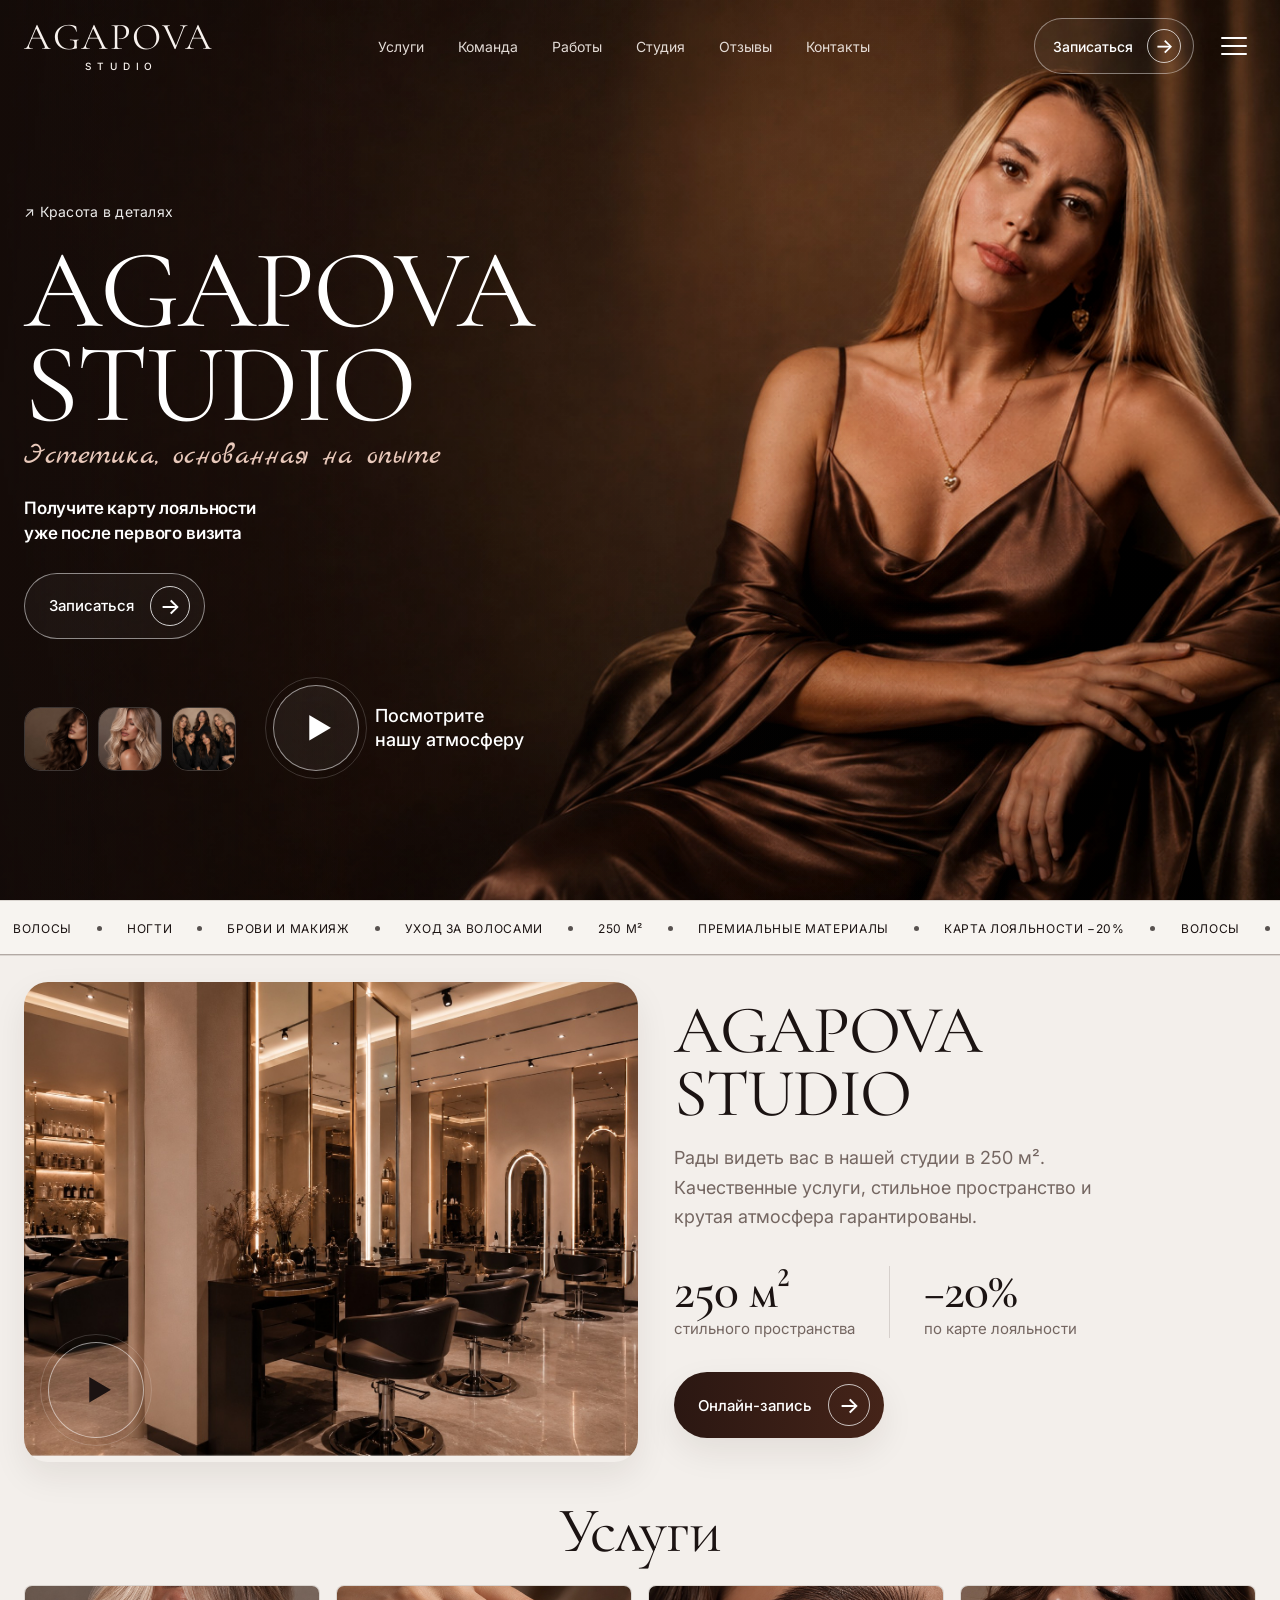
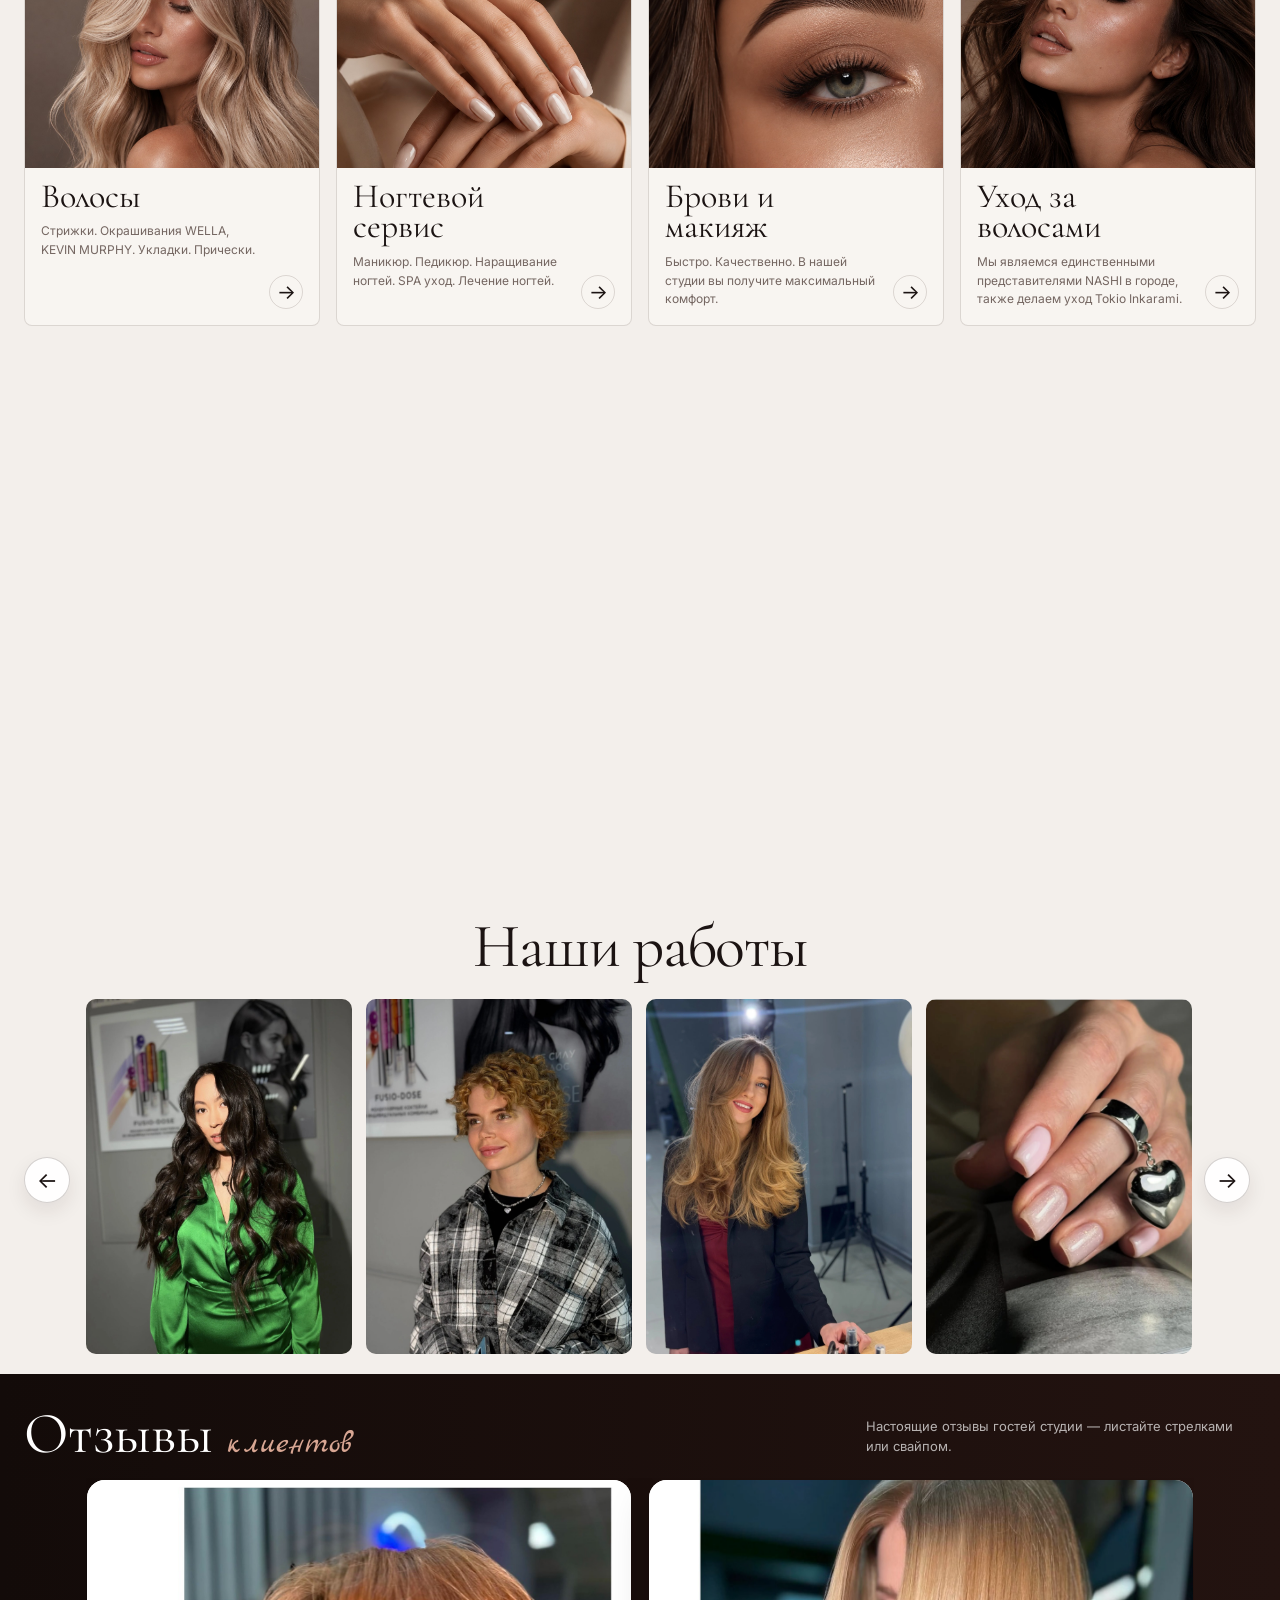
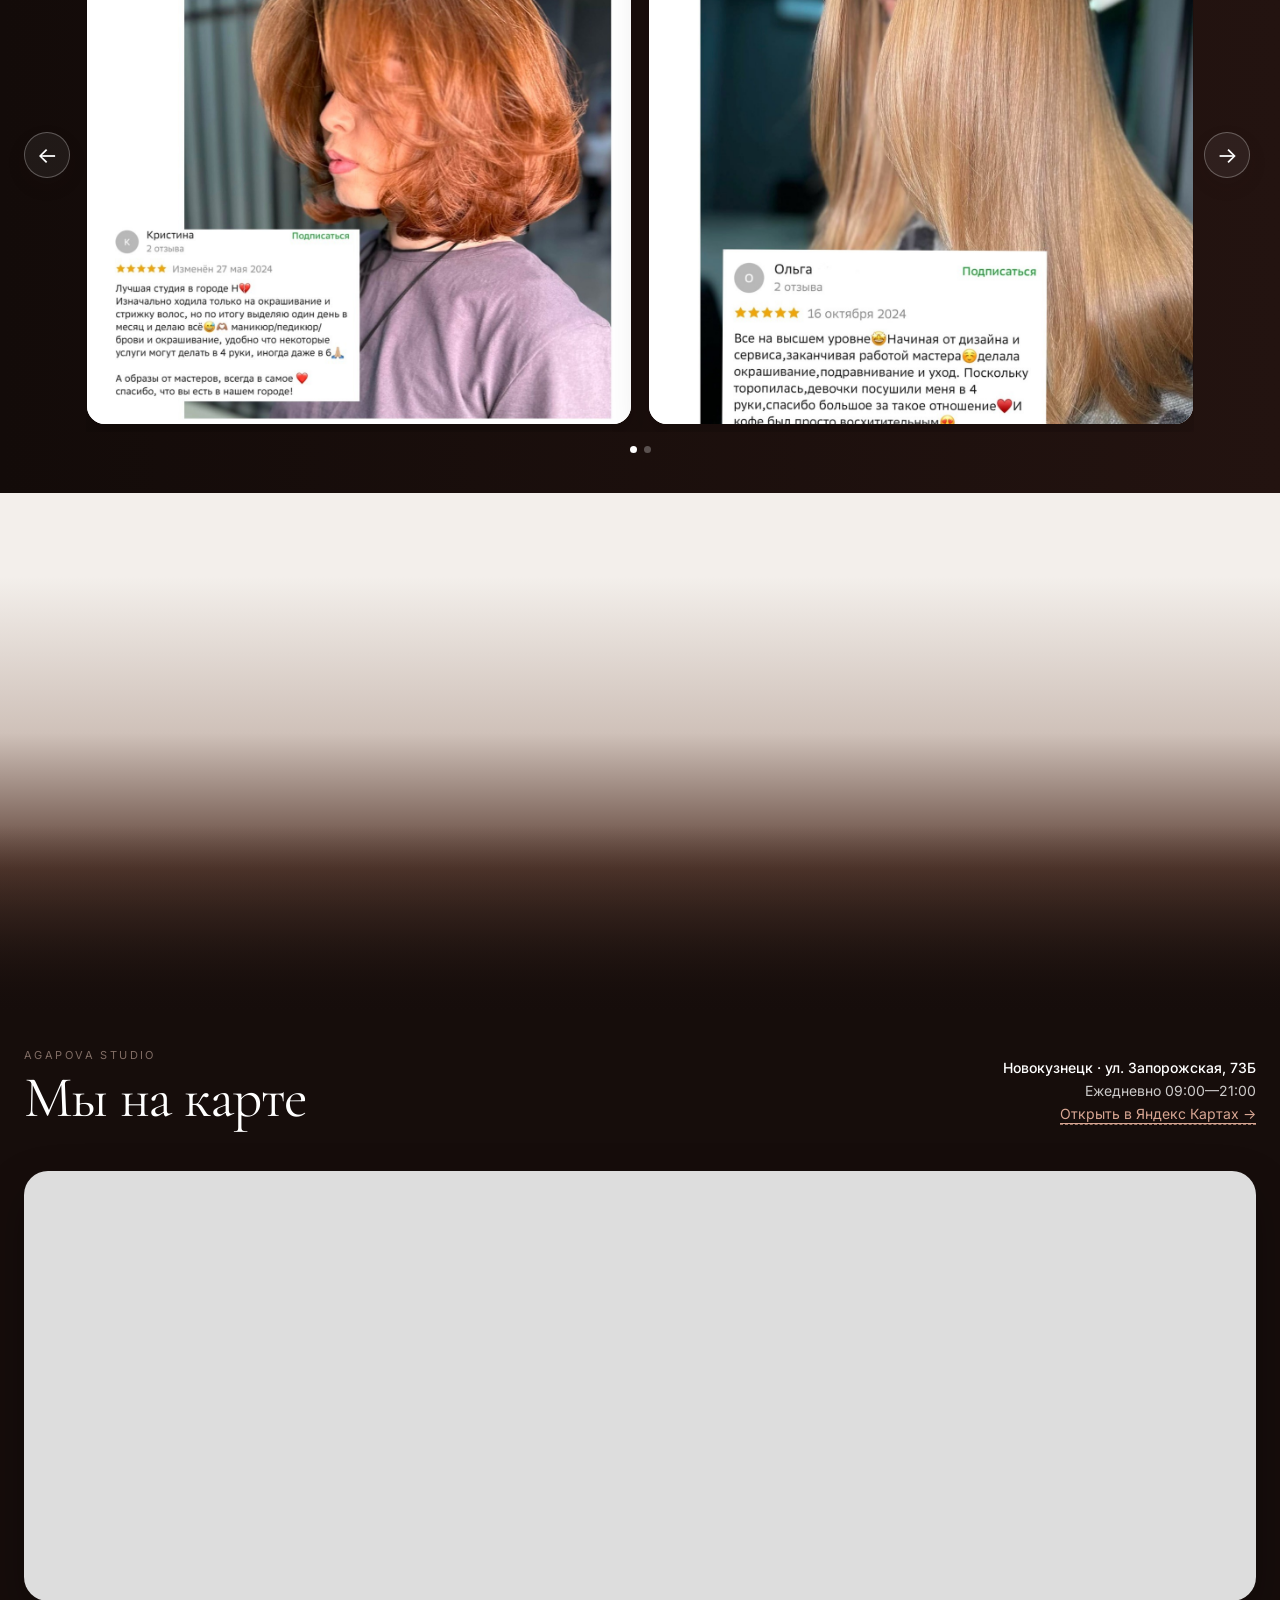
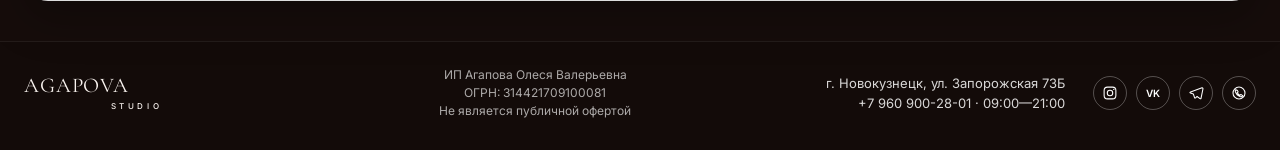
==== commit 4c465034: "Apply AGAPOVA mobile final v7.1 [skip ci]" ====
--- a/index.html
+++ b/index.html
@@ -593,6 +593,7 @@
 <link rel="stylesheet" href="hero-refine-v3.css?v=3">
 <link rel="stylesheet" href="hero-mobile-up-v4.css?v=1">
 <link rel="stylesheet" href="hero-mobile-final-v6.css?v=2">
+<link rel="stylesheet" href="mobile-final-v7.css?v=2">
 </head>
 <body>
 <header class="site-header">
@@ -882,6 +883,6 @@
     document.querySelectorAll('[data-slider-next="servicesTrack"]').forEach(b=>b.onclick=()=>services.scrollBy({left:step(),behavior:'smooth'}));
   }
 })();
-</script><script defer src="enhancements.js?v=4"></script>
+</script><script defer src="enhancements.js?v=6"></script>
 </body>
 </html>
--- a/mobile-final-v7.css
+++ b/mobile-final-v7.css
@@ -0,0 +1,173 @@
+/* AGAPOVA STUDIO — mobile final v7.1 */
+
+@media (max-width:760px){
+  /* Hero tone and crop: neutral bronze, no orange cast. */
+  .hero{
+    background:#2a170f !important;
+  }
+
+  .hero-media img,
+  .hero-media img.founder-hero-loaded{
+    width:158% !important;
+    right:-15% !important;
+    top:-365px !important;
+    filter:brightness(1.03) saturate(.96) contrast(1.035) hue-rotate(-2deg) !important;
+  }
+
+  .hero-media::after{
+    background:
+      radial-gradient(68% 54% at 24% 10%, rgba(151,82,45,.08) 0%, rgba(151,82,45,0) 72%),
+      linear-gradient(90deg,
+        rgba(22,10,7,.36) 0%,
+        rgba(22,10,7,.20) 32%,
+        rgba(22,10,7,.06) 58%,
+        rgba(22,10,7,0) 100%),
+      linear-gradient(180deg,
+        rgba(9,5,4,.01) 0%,
+        rgba(9,5,4,.02) 42%,
+        rgba(9,5,4,.15) 67%,
+        rgba(9,5,4,.58) 100%) !important;
+  }
+
+  /* One visual left edge for section headings. */
+  .services .section-title,
+  .team-copy h2,
+  .works .section-title,
+  .reviews-head h2,
+  .location-map h2{
+    margin-left:4px !important;
+    text-align:left !important;
+  }
+
+  .team-copy{
+    padding-left:4px !important;
+    padding-right:4px !important;
+  }
+
+  .works-head{
+    padding-left:4px !important;
+    justify-content:flex-start !important;
+  }
+
+  .reviews-head{
+    margin-left:4px !important;
+    padding-left:0 !important;
+  }
+
+  .location-map__head{
+    padding-left:4px !important;
+    padding-right:4px !important;
+  }
+
+  /* Yandex map — make the exact studio point impossible to miss. */
+  .location-map__frame{
+    position:relative !important;
+    overflow:hidden !important;
+  }
+
+  .location-map__pin{
+    position:absolute;
+    left:50%;
+    top:50%;
+    z-index:6;
+    transform:translate(-50%,-94%);
+    display:flex;
+    flex-direction:column;
+    align-items:center;
+    gap:7px;
+    text-decoration:none;
+    color:#26130d;
+    pointer-events:auto;
+    filter:drop-shadow(0 8px 14px rgba(35,18,12,.22));
+  }
+
+  .location-map__pin-label{
+    white-space:nowrap;
+    background:#fff;
+    border:1px solid rgba(52,27,19,.13);
+    border-radius:999px;
+    padding:8px 12px;
+    font-size:11px;
+    font-weight:700;
+    letter-spacing:.02em;
+    box-shadow:0 7px 18px rgba(35,18,12,.14);
+  }
+
+  .location-map__pin-mark{
+    width:36px;
+    height:36px;
+    border-radius:50% 50% 50% 0;
+    transform:rotate(-45deg);
+    background:#6a321f;
+    display:grid;
+    place-items:center;
+    border:3px solid #fff;
+    box-shadow:0 5px 16px rgba(55,26,17,.28);
+  }
+
+  .location-map__pin-mark::after{
+    content:"";
+    width:9px;
+    height:9px;
+    border-radius:50%;
+    background:#fff;
+  }
+
+  /* Final loyalty card — rounded on every side and visually separated from the footer. */
+  .cta{
+    padding:18px 0 22px !important;
+    background:var(--bg) !important;
+  }
+
+  .cta-card{
+    border-radius:22px !important;
+    overflow:hidden !important;
+    min-height:690px !important;
+  }
+
+  .cta-content{
+    min-height:690px !important;
+    padding-bottom:30px !important;
+  }
+
+  /* Keep the title where it is, but move paragraph + booking CTA below the face and center them. */
+  .cta-copy p.mobile-only{
+    max-width:270px !important;
+    margin:148px auto 17px !important;
+    text-align:center !important;
+    font-size:12.5px !important;
+    line-height:1.52 !important;
+  }
+
+  .cta-copy .dark-pill{
+    margin:0 auto !important;
+    justify-content:space-between !important;
+  }
+
+  .footer-brand{
+    margin-top:46px !important;
+  }
+
+  .footer-socials.social-links{
+    margin-top:18px !important;
+  }
+}
+
+@media (max-width:390px){
+  .hero-media img,
+  .hero-media img.founder-hero-loaded{
+    width:160% !important;
+    right:-17% !important;
+    top:-352px !important;
+  }
+
+  .cta-card,
+  .cta-content{
+    min-height:675px !important;
+  }
+
+  .cta-copy p.mobile-only{
+    max-width:252px !important;
+    margin-top:138px !important;
+  }
+}
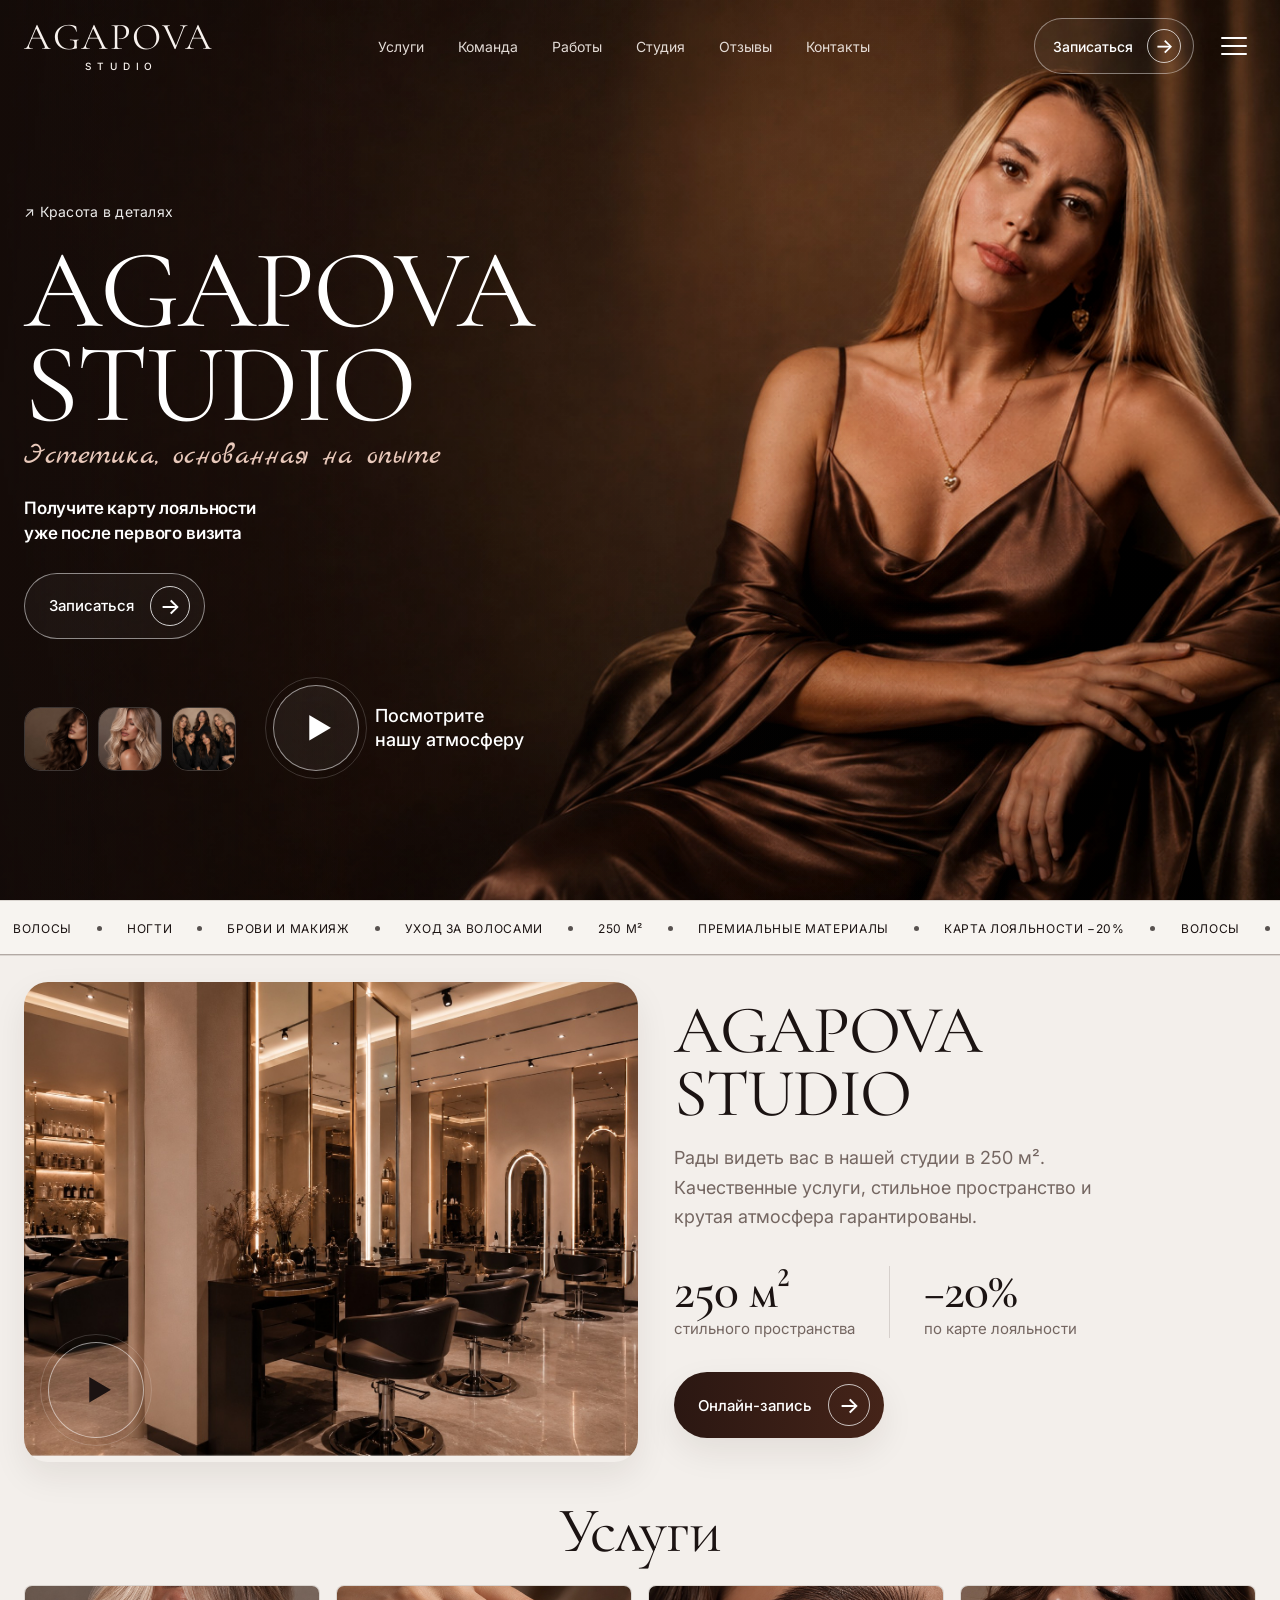
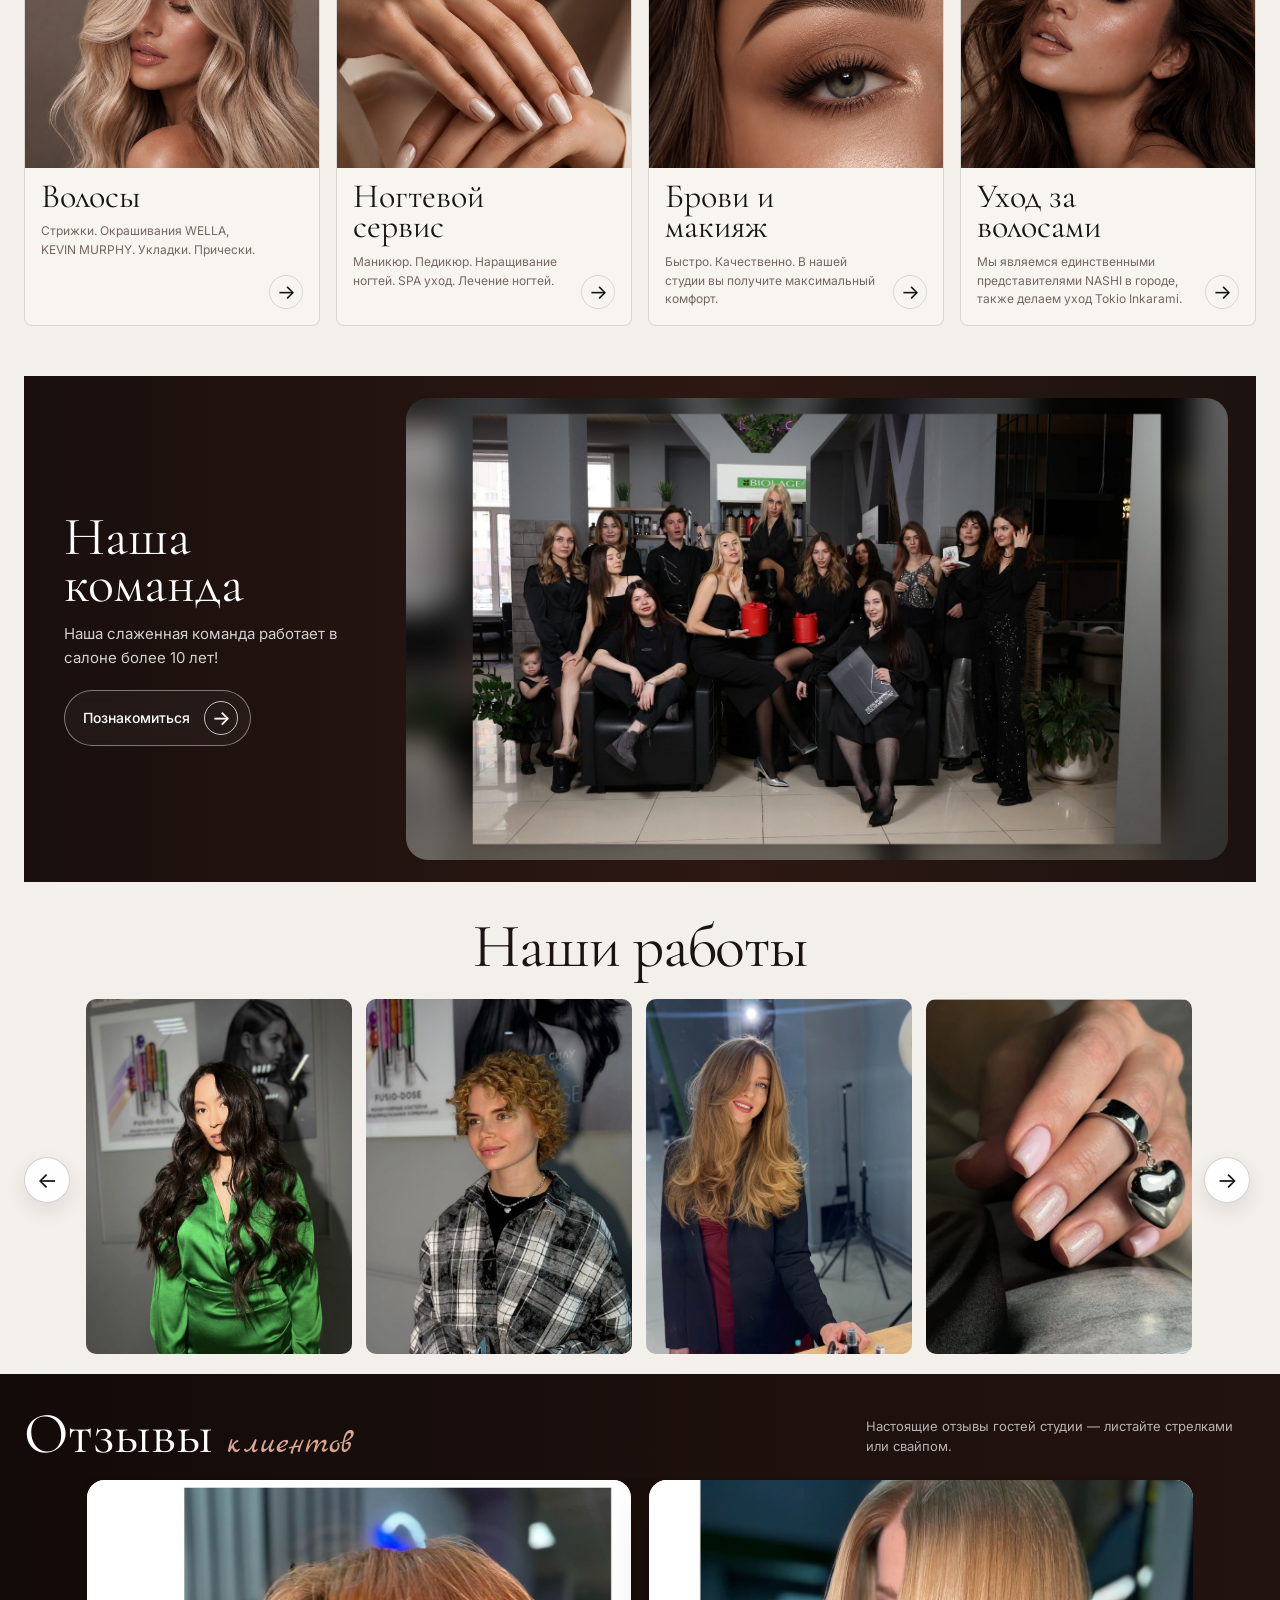
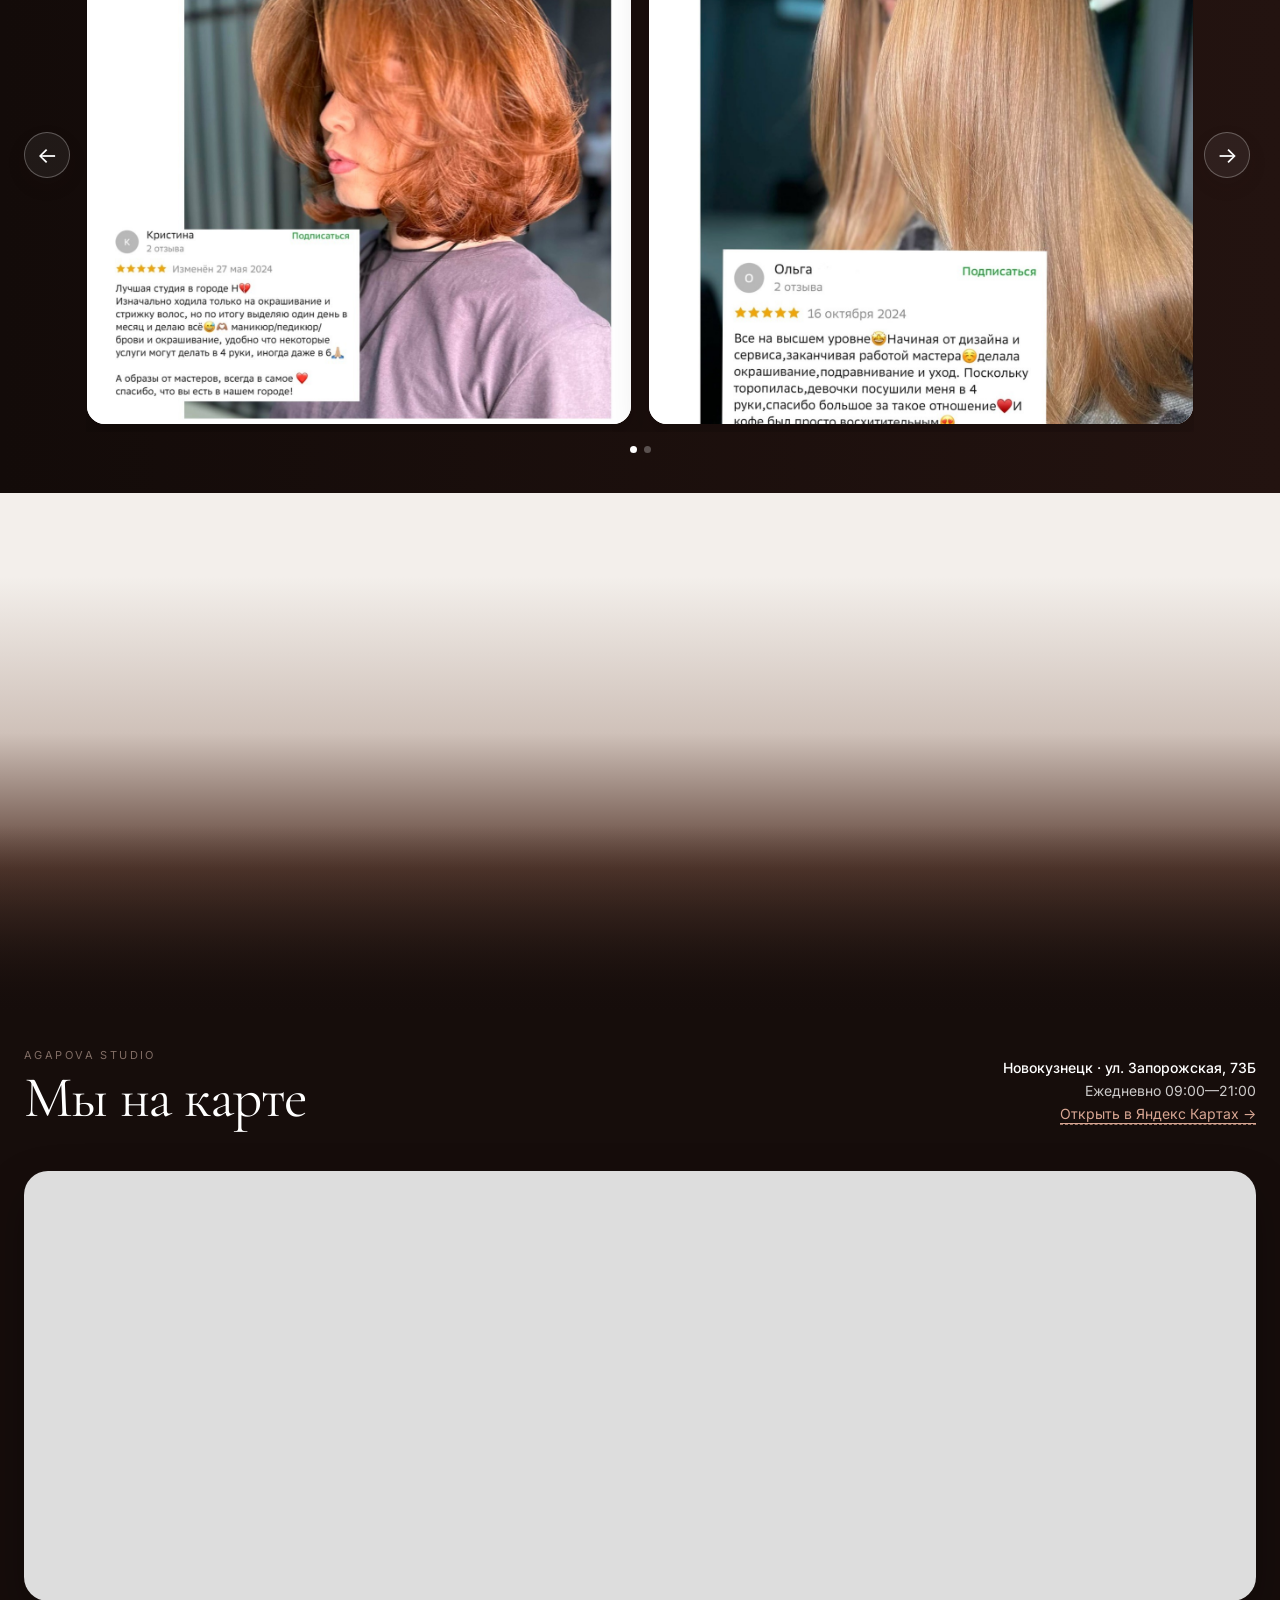
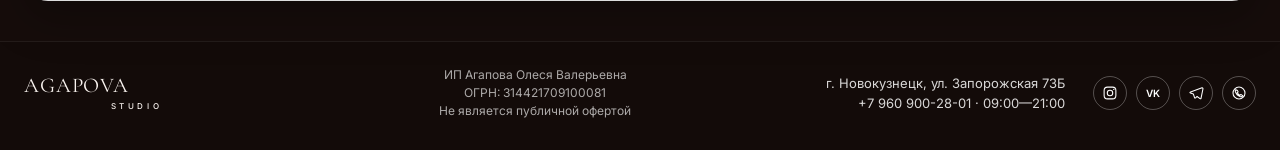
==== commit 193f8eba: "Apply AGAPOVA mobile final v7.2 [skip ci]" ====
--- a/index.html
+++ b/index.html
@@ -593,7 +593,7 @@
 <link rel="stylesheet" href="hero-refine-v3.css?v=3">
 <link rel="stylesheet" href="hero-mobile-up-v4.css?v=1">
 <link rel="stylesheet" href="hero-mobile-final-v6.css?v=2">
-<link rel="stylesheet" href="mobile-final-v7.css?v=2">
+<link rel="stylesheet" href="mobile-final-v7.css?v=3">
 </head>
 <body>
 <header class="site-header">
@@ -883,6 +883,6 @@
     document.querySelectorAll('[data-slider-next="servicesTrack"]').forEach(b=>b.onclick=()=>services.scrollBy({left:step(),behavior:'smooth'}));
   }
 })();
-</script><script defer src="enhancements.js?v=6"></script>
+</script><script defer src="enhancements.js?v=7"></script>
 </body>
 </html>
--- a/mobile-final-v7.css
+++ b/mobile-final-v7.css
@@ -1,4 +1,4 @@
-/* AGAPOVA STUDIO — mobile final v7.1 */
+/* AGAPOVA STUDIO — mobile final v7.2 */
 
 @media (max-width:760px){
   /* Hero tone and crop: neutral bronze, no orange cast. */
@@ -59,97 +59,68 @@
     padding-right:4px !important;
   }
 
-  /* Yandex map — make the exact studio point impossible to miss. */
+  /* Use only the native Yandex business marker. */
   .location-map__frame{
     position:relative !important;
     overflow:hidden !important;
   }
+  .location-map__pin{display:none !important;}
 
-  .location-map__pin{
-    position:absolute;
-    left:50%;
-    top:50%;
-    z-index:6;
-    transform:translate(-50%,-94%);
-    display:flex;
-    flex-direction:column;
-    align-items:center;
-    gap:7px;
-    text-decoration:none;
-    color:#26130d;
-    pointer-events:auto;
-    filter:drop-shadow(0 8px 14px rgba(35,18,12,.22));
-  }
-
-  .location-map__pin-label{
-    white-space:nowrap;
-    background:#fff;
-    border:1px solid rgba(52,27,19,.13);
-    border-radius:999px;
-    padding:8px 12px;
-    font-size:11px;
-    font-weight:700;
-    letter-spacing:.02em;
-    box-shadow:0 7px 18px rgba(35,18,12,.14);
-  }
-
-  .location-map__pin-mark{
-    width:36px;
-    height:36px;
-    border-radius:50% 50% 50% 0;
-    transform:rotate(-45deg);
-    background:#6a321f;
-    display:grid;
-    place-items:center;
-    border:3px solid #fff;
-    box-shadow:0 5px 16px rgba(55,26,17,.28);
-  }
-
-  .location-map__pin-mark::after{
-    content:"";
-    width:9px;
-    height:9px;
-    border-radius:50%;
-    background:#fff;
-  }
-
-  /* Final loyalty card — rounded on every side and visually separated from the footer. */
+  /* Final loyalty card: return to the compact height, keep rounded bottom corners. */
   .cta{
-    padding:18px 0 22px !important;
+    padding:18px 0 24px !important;
     background:var(--bg) !important;
   }
 
   .cta-card{
     border-radius:22px !important;
     overflow:hidden !important;
-    min-height:690px !important;
+    min-height:430px !important;
+    height:auto !important;
   }
 
   .cta-content{
-    min-height:690px !important;
-    padding-bottom:30px !important;
+    min-height:430px !important;
+    height:auto !important;
+    padding:20px 16px 24px !important;
+    display:flex !important;
+    flex-direction:column !important;
+    align-items:stretch !important;
+    justify-content:flex-start !important;
   }
 
-  /* Keep the title where it is, but move paragraph + booking CTA below the face and center them. */
+  .cta-copy{
+    width:100% !important;
+    display:flex !important;
+    flex-direction:column !important;
+    align-items:flex-start !important;
+  }
+
+  .cta-copy h2.mobile-only{
+    max-width:235px !important;
+    margin:0 0 10px !important;
+  }
+
+  /* Keep copy on the dark left side so nothing crosses the model's face. */
   .cta-copy p.mobile-only{
-    max-width:270px !important;
-    margin:148px auto 17px !important;
-    text-align:center !important;
+    max-width:205px !important;
+    margin:74px 0 14px !important;
+    text-align:left !important;
     font-size:12.5px !important;
-    line-height:1.52 !important;
+    line-height:1.5 !important;
   }
 
   .cta-copy .dark-pill{
-    margin:0 auto !important;
+    margin:0 !important;
     justify-content:space-between !important;
   }
 
   .footer-brand{
-    margin-top:46px !important;
+    margin:28px auto 0 !important;
   }
 
   .footer-socials.social-links{
-    margin-top:18px !important;
+    margin:14px auto 0 !important;
   }
 }
 
@@ -163,11 +134,15 @@
 
   .cta-card,
   .cta-content{
-    min-height:675px !important;
+    min-height:418px !important;
   }
 
   .cta-copy p.mobile-only{
-    max-width:252px !important;
-    margin-top:138px !important;
+    max-width:195px !important;
+    margin-top:66px !important;
+  }
+
+  .footer-brand{
+    margin-top:24px !important;
   }
 }
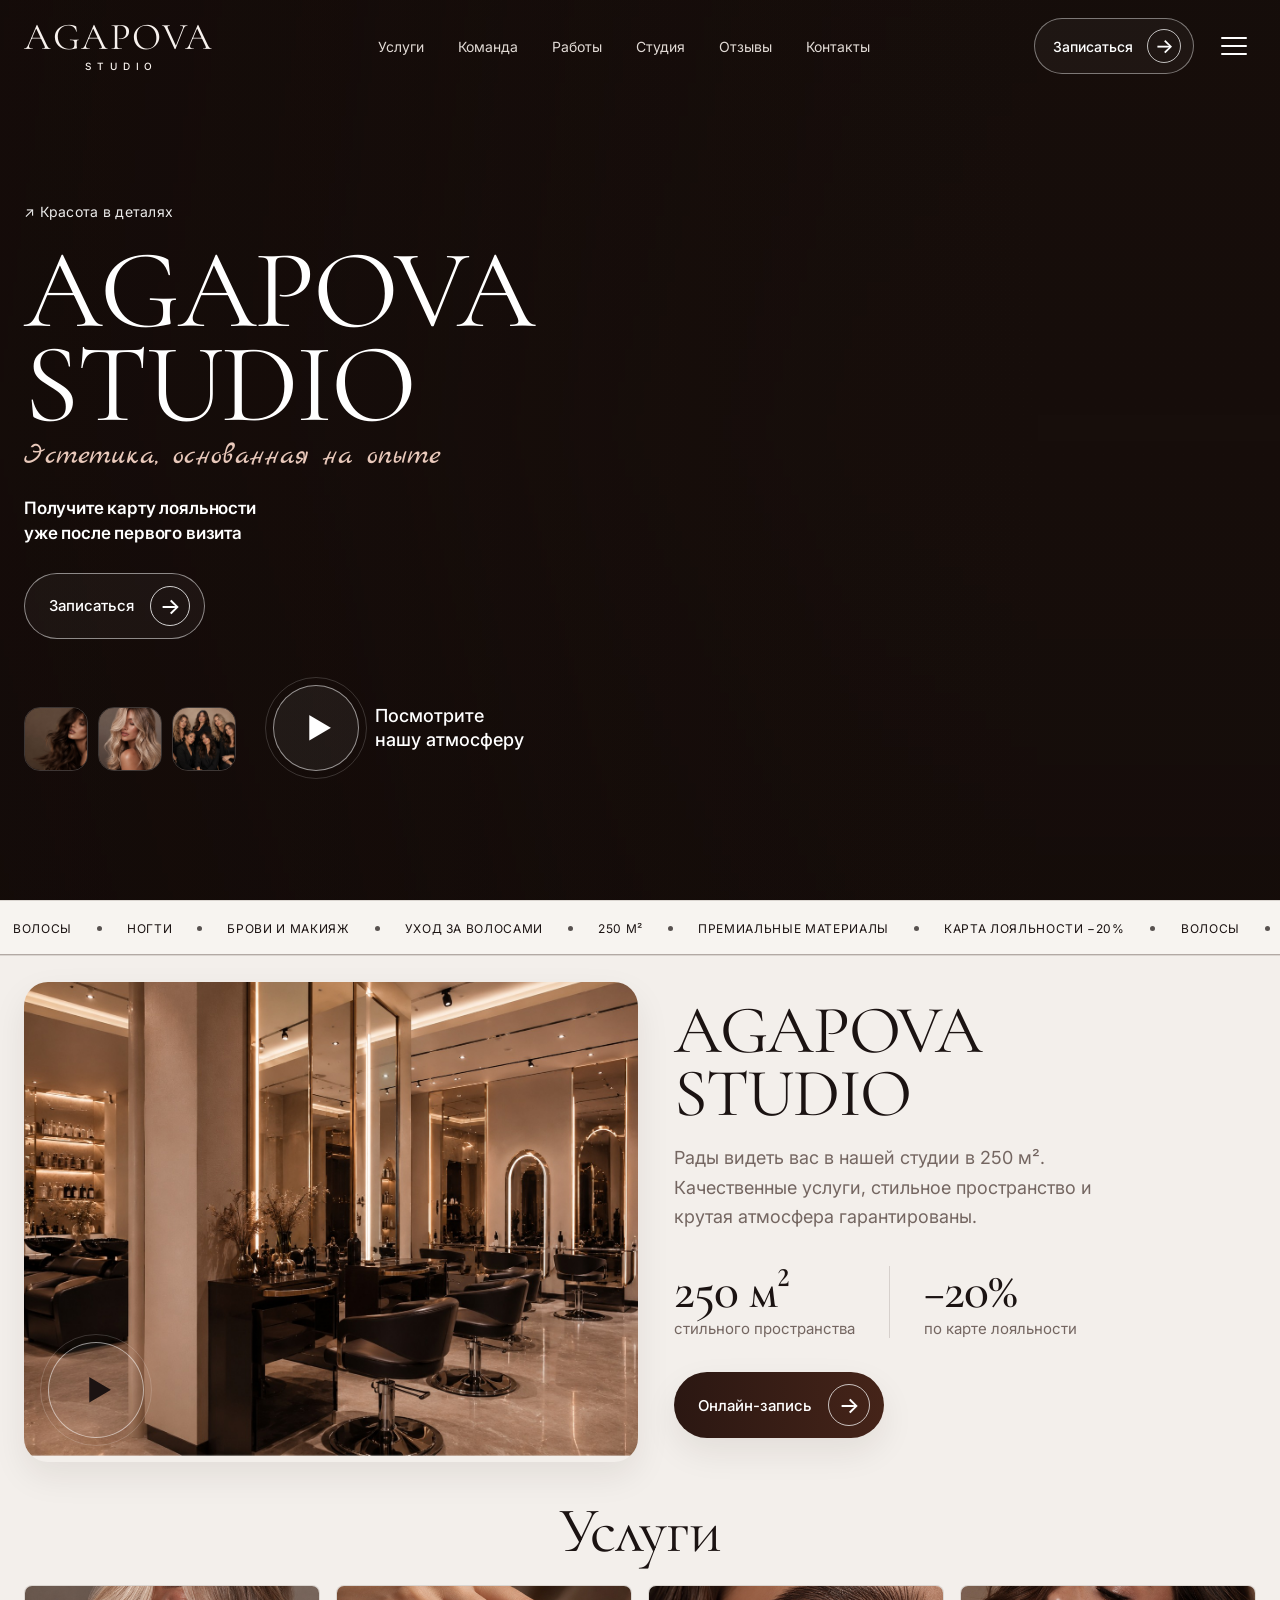
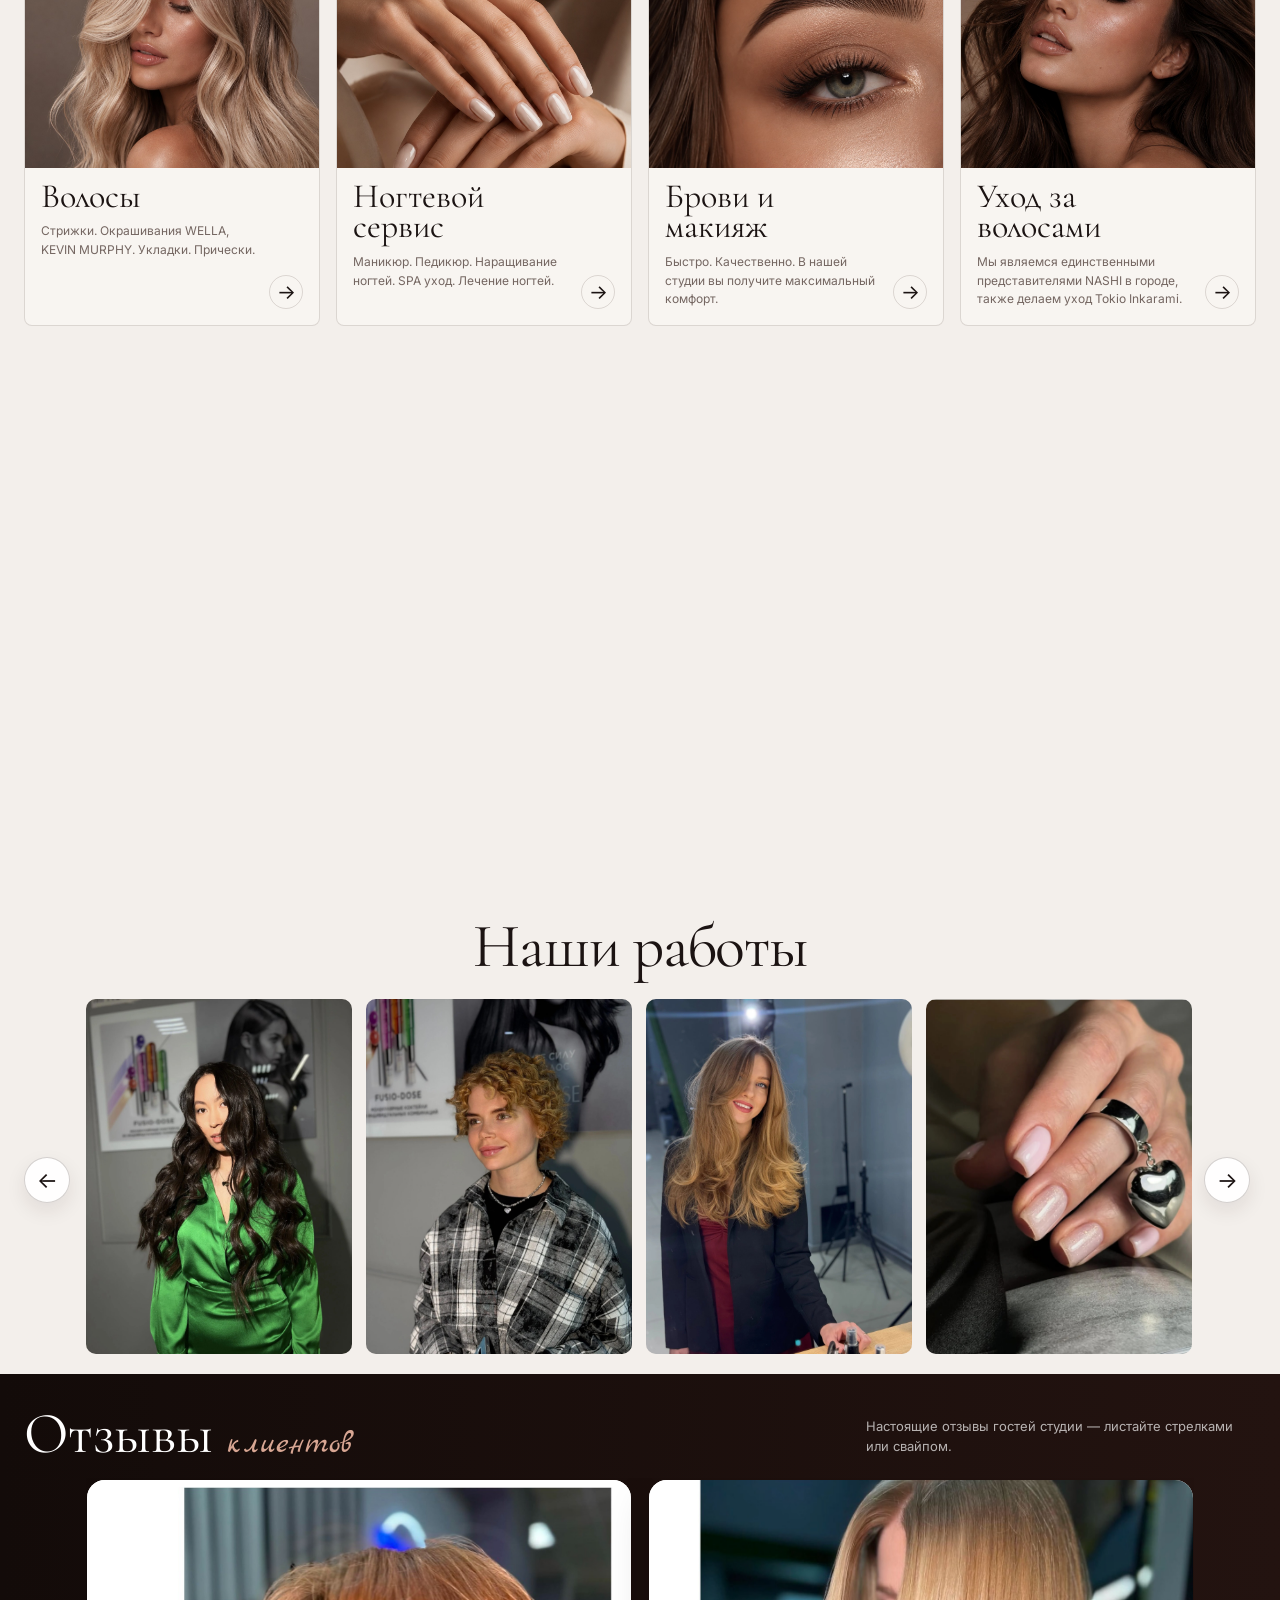
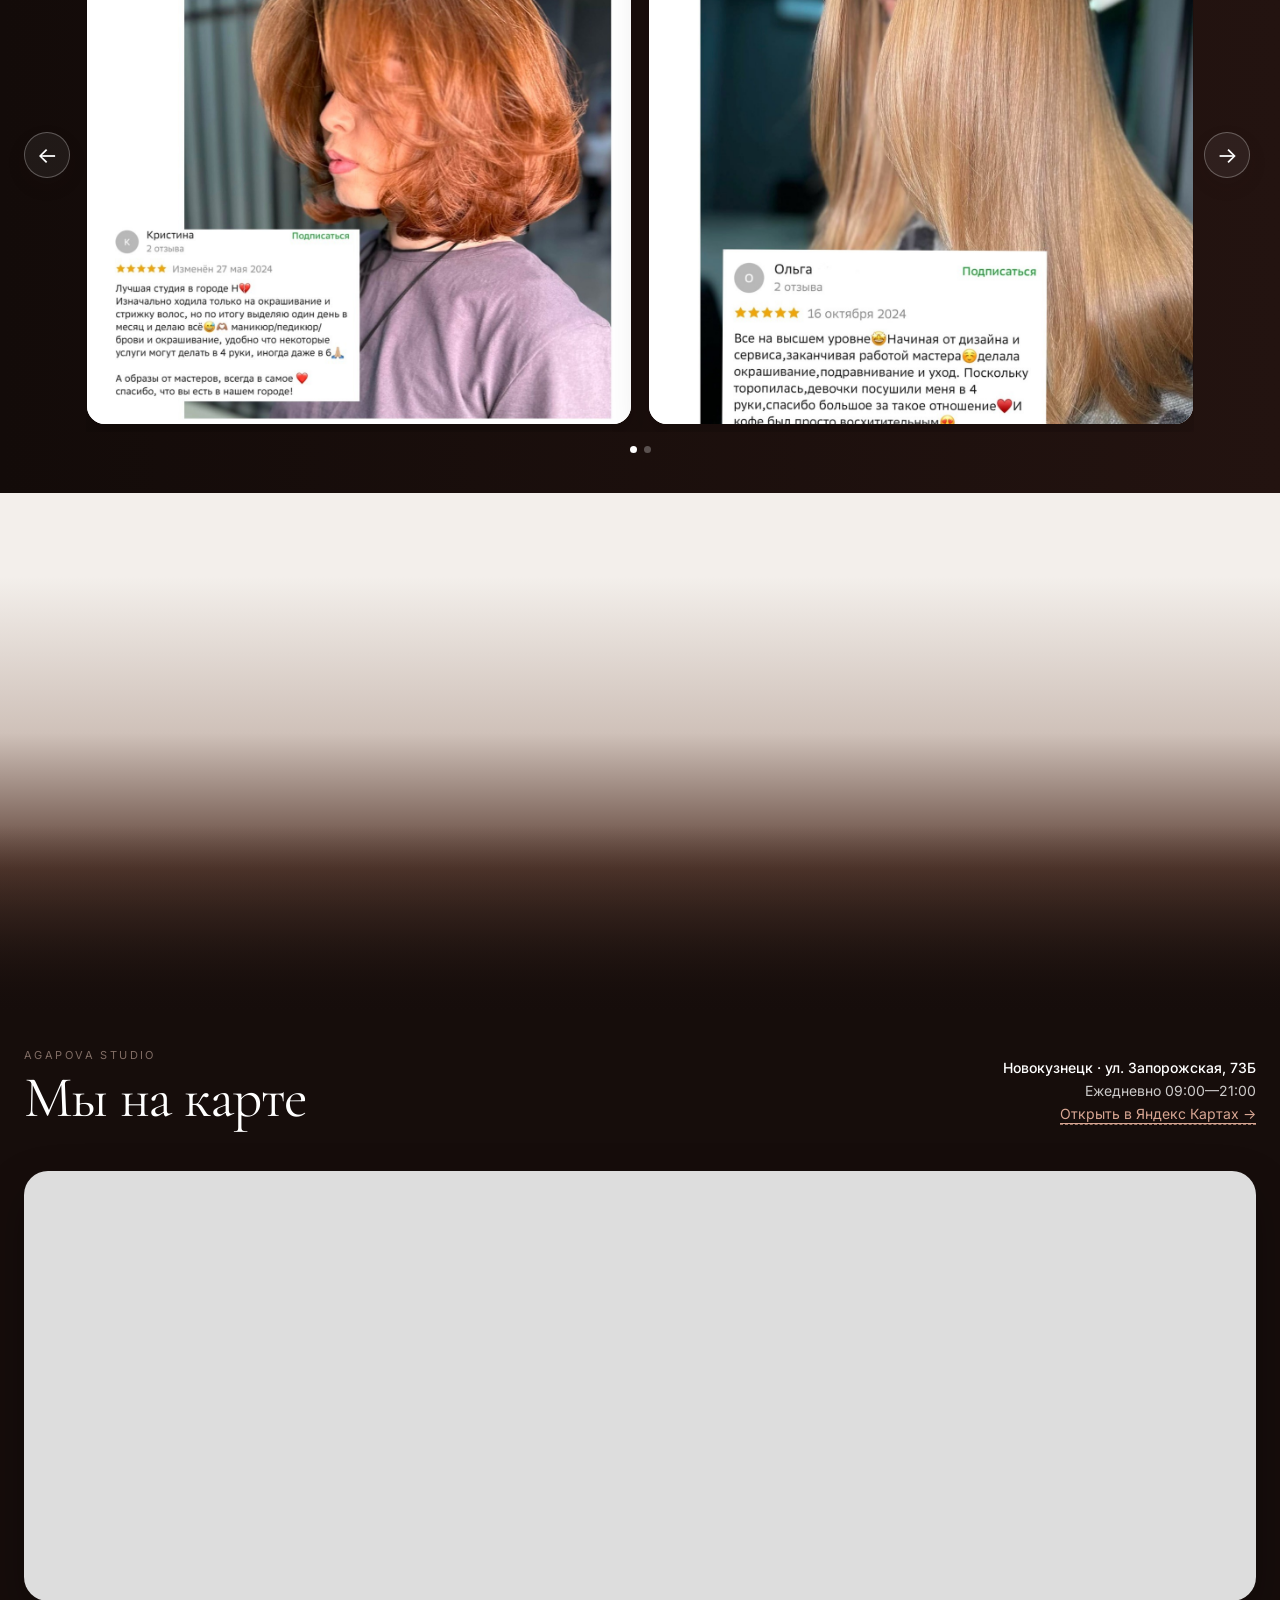
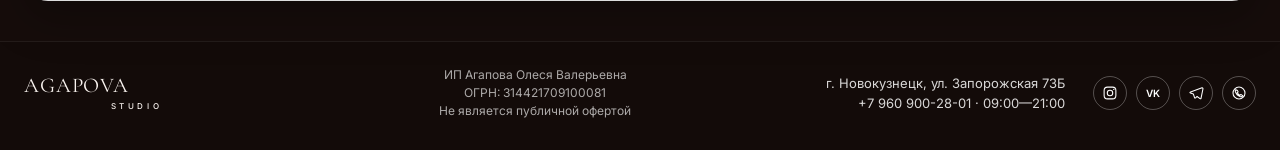
==== commit 08a501cd: "Apply AGAPOVA mobile final v7.3 [skip ci]" ====
--- a/index.html
+++ b/index.html
@@ -593,7 +593,7 @@
 <link rel="stylesheet" href="hero-refine-v3.css?v=3">
 <link rel="stylesheet" href="hero-mobile-up-v4.css?v=1">
 <link rel="stylesheet" href="hero-mobile-final-v6.css?v=2">
-<link rel="stylesheet" href="mobile-final-v7.css?v=3">
+<link rel="stylesheet" href="mobile-final-v7.css?v=4">
 </head>
 <body>
 <header class="site-header">
--- a/mobile-final-v7.css
+++ b/mobile-final-v7.css
@@ -1,4 +1,4 @@
-/* AGAPOVA STUDIO — mobile final v7.2 */
+/* AGAPOVA STUDIO — mobile final v7.3 */
 
 @media (max-width:760px){
   /* Hero tone and crop: neutral bronze, no orange cast. */
@@ -66,7 +66,7 @@
   }
   .location-map__pin{display:none !important;}
 
-  /* Final loyalty card: return to the compact height, keep rounded bottom corners. */
+  /* Final loyalty card: compact height, rounded on all sides. */
   .cta{
     padding:18px 0 24px !important;
     background:var(--bg) !important;
@@ -101,10 +101,10 @@
     margin:0 0 10px !important;
   }
 
-  /* Keep copy on the dark left side so nothing crosses the model's face. */
+  /* Drop the loyalty copy and booking button lower, while keeping them off the face. */
   .cta-copy p.mobile-only{
     max-width:205px !important;
-    margin:74px 0 14px !important;
+    margin:150px 0 14px !important;
     text-align:left !important;
     font-size:12.5px !important;
     line-height:1.5 !important;
@@ -116,11 +116,11 @@
   }
 
   .footer-brand{
-    margin:28px auto 0 !important;
+    margin:18px auto 0 !important;
   }
 
   .footer-socials.social-links{
-    margin:14px auto 0 !important;
+    margin:12px auto 0 !important;
   }
 }
 
@@ -139,10 +139,10 @@
 
   .cta-copy p.mobile-only{
     max-width:195px !important;
-    margin-top:66px !important;
+    margin-top:142px !important;
   }
 
   .footer-brand{
-    margin-top:24px !important;
+    margin-top:16px !important;
   }
 }
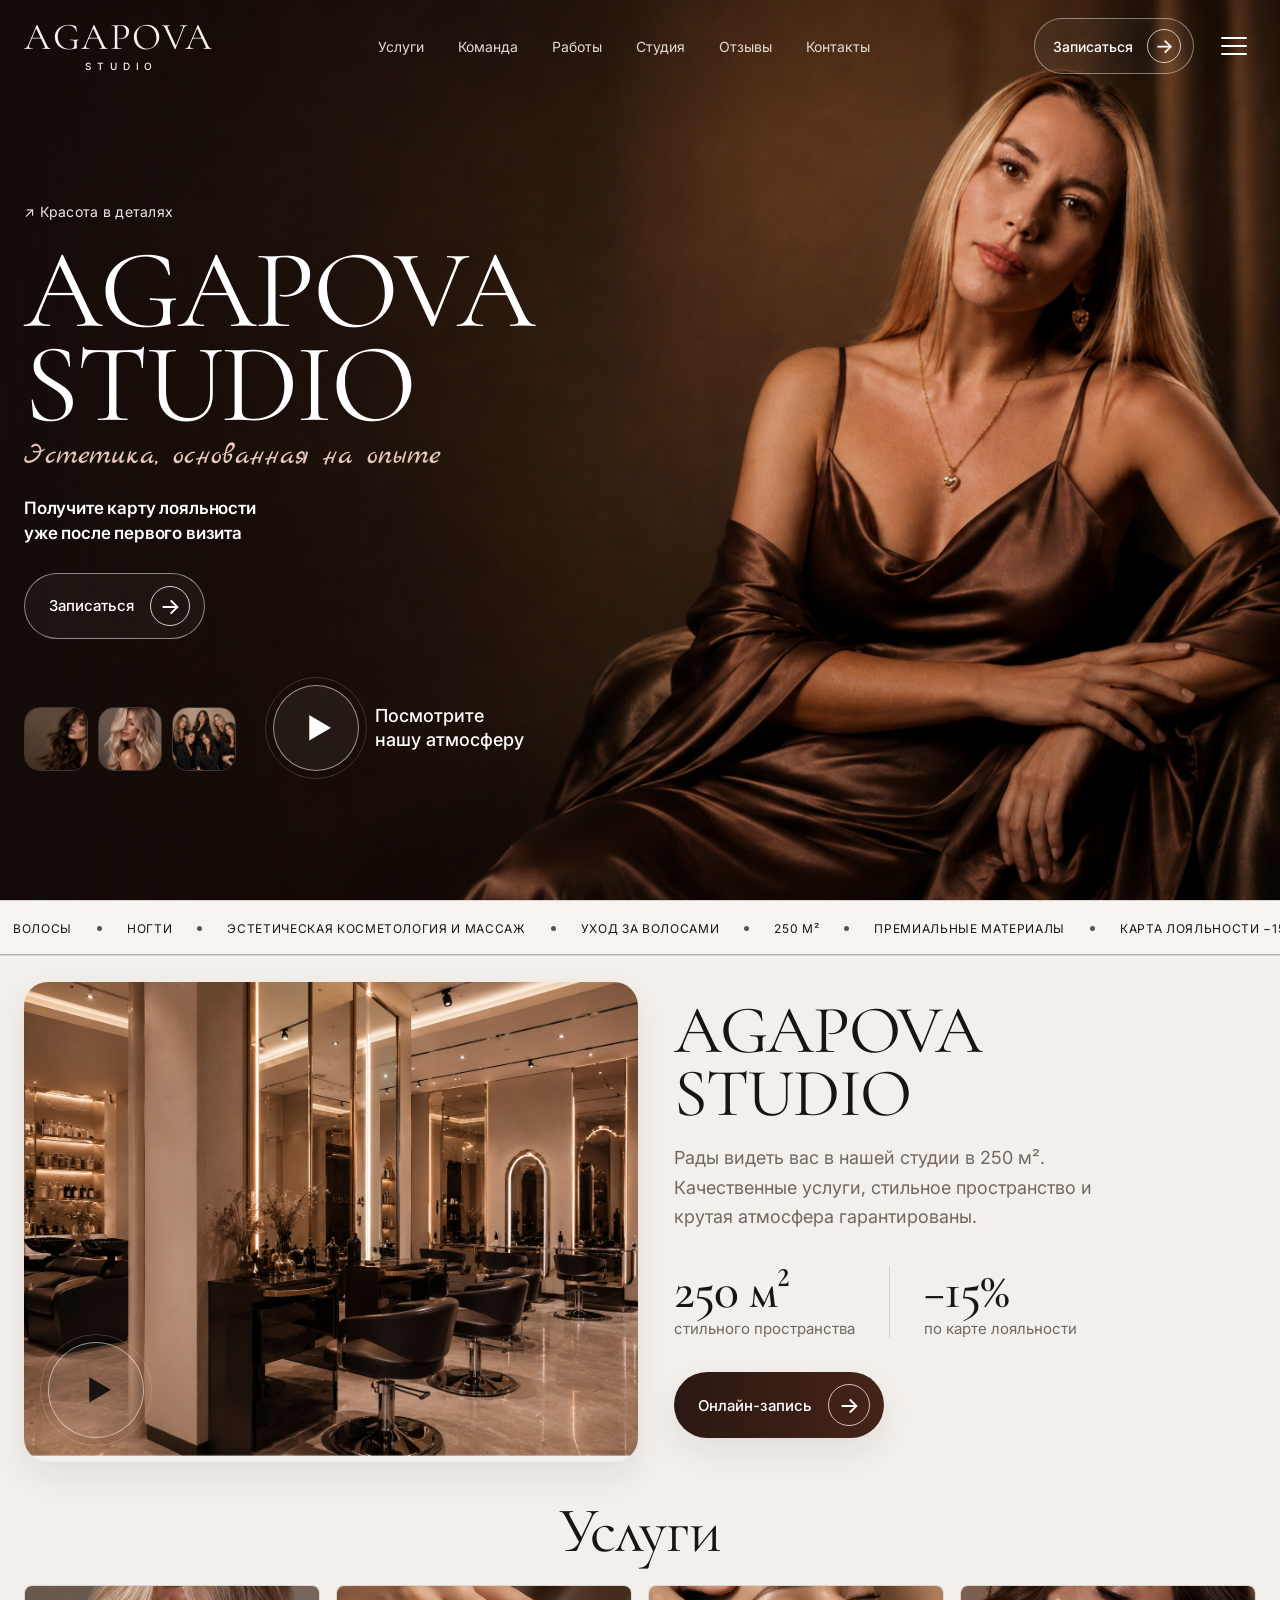
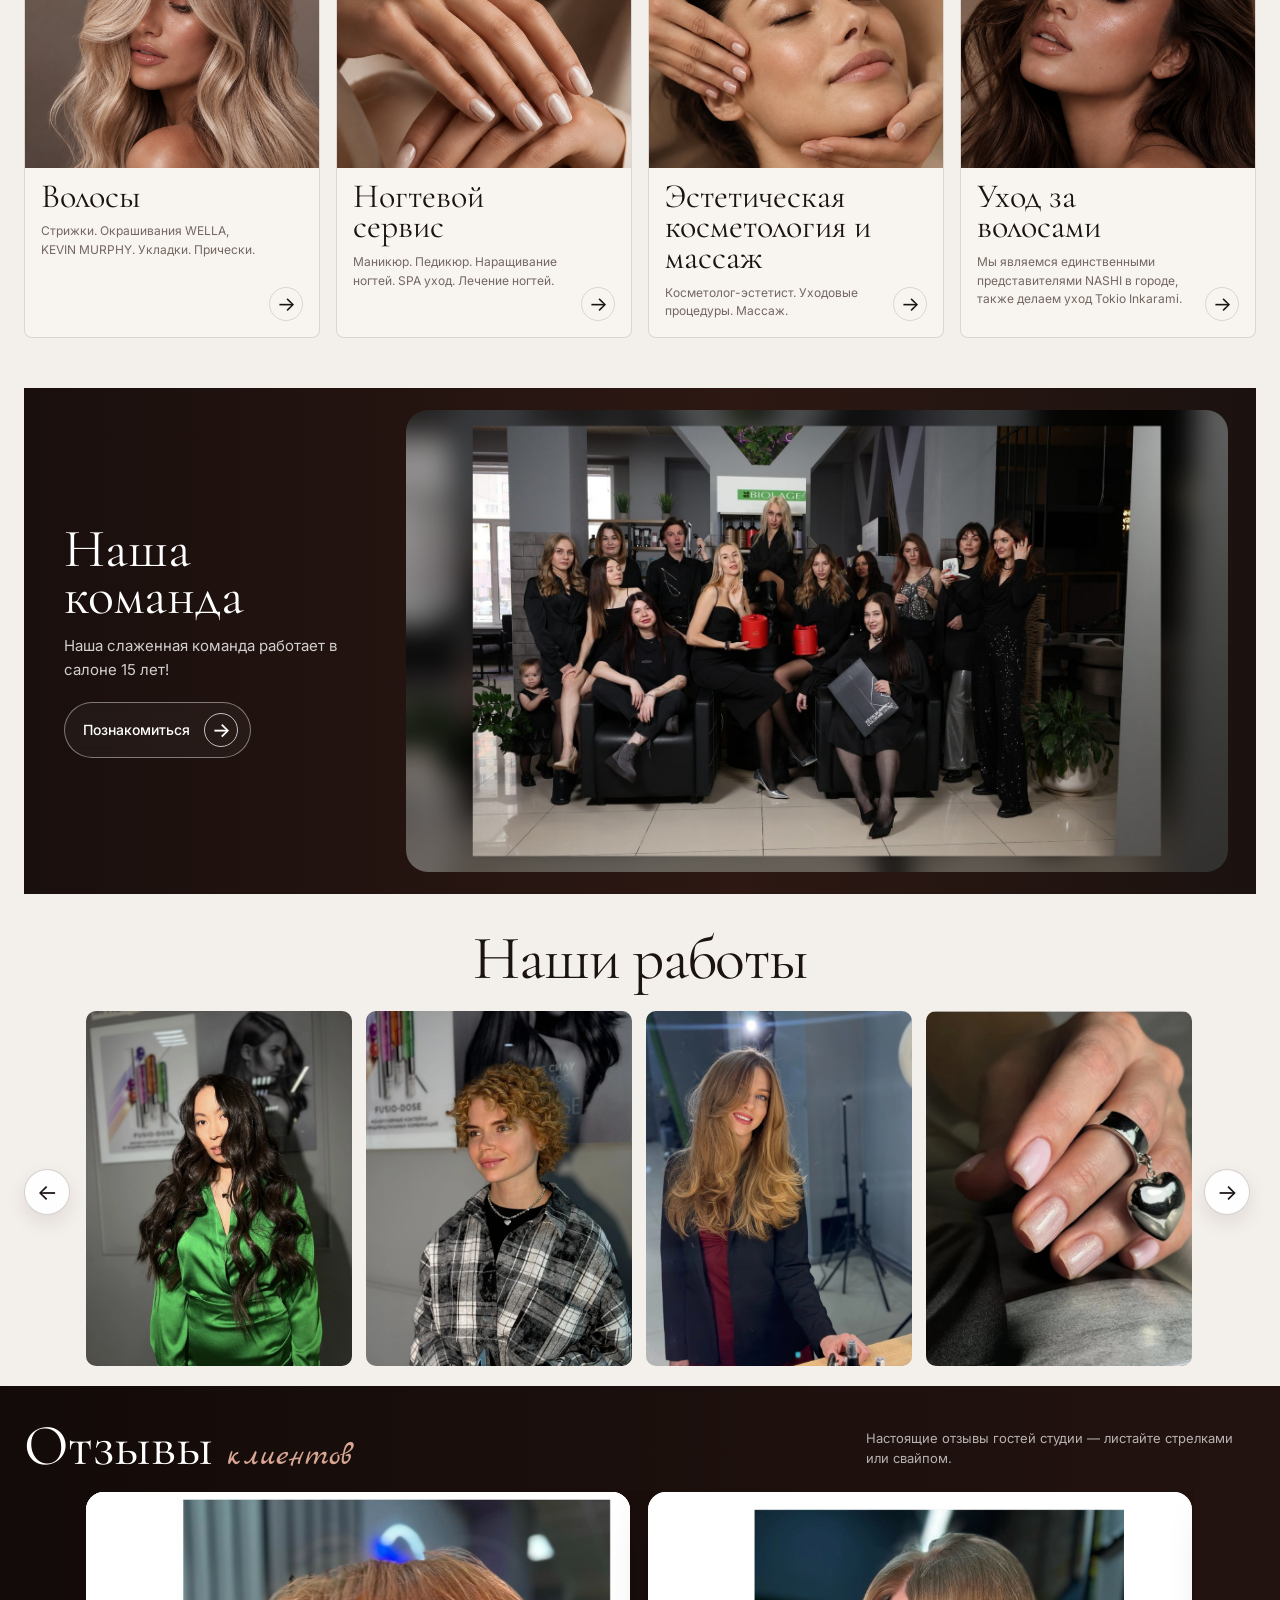
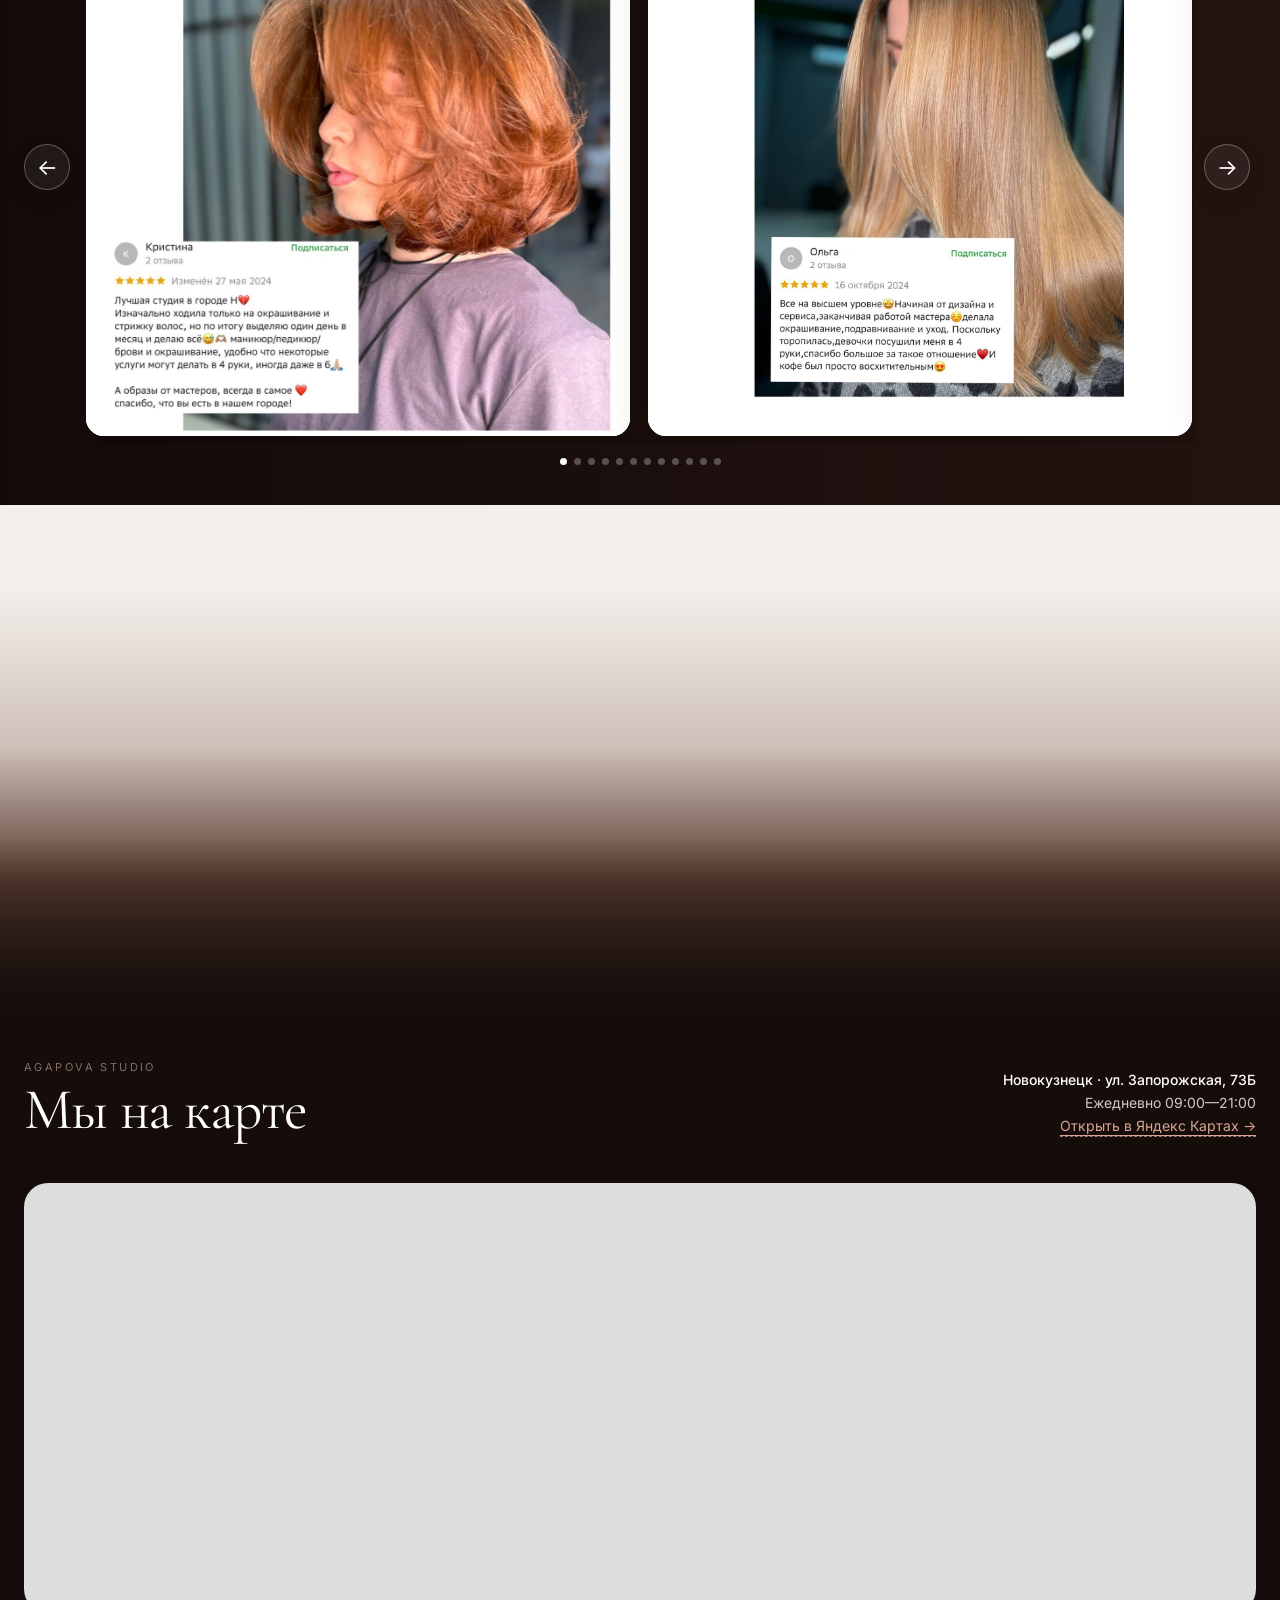
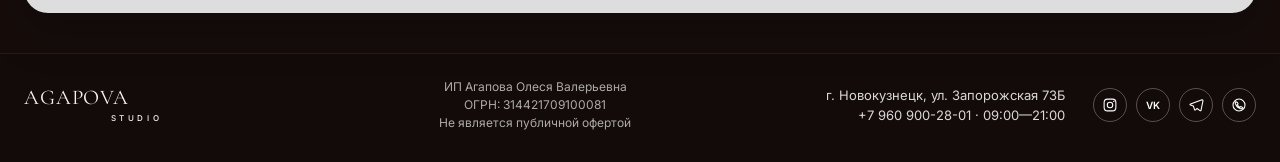
==== commit 8eb3f521: "Update services, portfolio and reviews" ====
--- a/index.html
+++ b/index.html
@@ -9,7 +9,7 @@
 <meta content="width=device-width, initial-scale=1, viewport-fit=cover" name="viewport"/>
 <meta content="#160d0b" name="theme-color"/>
 <title>AGAPOVA STUDIO — студия красоты</title>
-<meta content="AGAPOVA STUDIO — премиальная студия красоты в Новокузнецке. Волосы, ногти, брови и макияж. Онлайн-запись." name="description"/>
+<meta content="AGAPOVA STUDIO — премиальная студия красоты в Новокузнецке. Волосы, ногтевой сервис, уход за волосами, эстетическая косметология и массаж. Онлайн-запись." name="description"/>
 <link href="https://fonts.googleapis.com" rel="preconnect"/>
 <link crossorigin="" href="https://fonts.gstatic.com" rel="preconnect"/>
 <link href="https://fonts.googleapis.com/css2?family=Inter:wght@400;500;600&amp;family=Cormorant+Garamond:wght@400;500;600&amp;family=Marck+Script&amp;display=swap" rel="stylesheet"/>
@@ -522,7 +522,7 @@
 .reviews-carousel{grid-template-columns:52px minmax(0,1fr) 52px}
 .reviews-track{gap:18px}
 .review-image-card{flex:0 0 calc(50% - 9px);scroll-snap-align:start;border-radius:18px;overflow:hidden;background:#fff;box-shadow:0 18px 42px rgba(0,0,0,.18)}
-.review-image-card img{width:100%;aspect-ratio:1/1;object-fit:cover}
+.review-image-card img{width:100%;aspect-ratio:1/1;object-fit:contain;background:#fff}
 .reviews .carousel-btn{color:#fff;background:rgba(255,255,255,.06);border-color:rgba(255,255,255,.28)}
 .v53-review-dots{display:flex!important;justify-content:center;gap:7px;margin-top:14px}
 .v53-review-dots span{width:7px;height:7px;border-radius:50%;background:rgba(255,255,255,.28)}
@@ -558,7 +558,7 @@
   .reviews-carousel{grid-template-columns:36px minmax(0,1fr) 36px;gap:4px}
   .reviews-track{gap:10px;padding:0 1px 5px}
   .review-image-card{flex:0 0 100%;border-radius:15px;box-shadow:none;border:1px solid var(--line)}
-  .review-image-card img{aspect-ratio:1/1;object-fit:cover}
+  .review-image-card img{aspect-ratio:1/1;object-fit:contain;background:#fff}
   .reviews .carousel-btn{color:var(--ink);background:#fff;border-color:var(--line)}
   .v53-review-dots{margin-top:8px}
   .v53-review-dots span{width:6px;height:6px;background:#d2c5bf}
@@ -649,7 +649,7 @@
 </div>
 </div>
 </section>
-<div class="category-bar"><div aria-label="Услуги AGAPOVA STUDIO" class="marquee"><div class="marquee-track"><span>Волосы</span><i class="dot"></i><span>Ногти</span><i class="dot"></i><span>Брови и макияж</span><i class="dot"></i><span>Уход за волосами</span><i class="dot"></i><span>250 м²</span><i class="dot"></i><span>Премиальные материалы</span><i class="dot"></i><span>Карта лояльности −20%</span><i class="dot"></i></div><div aria-hidden="true" class="marquee-track"><span>Волосы</span><i class="dot"></i><span>Ногти</span><i class="dot"></i><span>Брови и макияж</span><i class="dot"></i><span>Уход за волосами</span><i class="dot"></i><span>250 м²</span><i class="dot"></i><span>Премиальные материалы</span><i class="dot"></i><span>Карта лояльности −20%</span><i class="dot"></i></div></div></div>
+<div class="category-bar"><div aria-label="Услуги AGAPOVA STUDIO" class="marquee"><div class="marquee-track"><span>Волосы</span><i class="dot"></i><span>Ногти</span><i class="dot"></i><span>Эстетическая косметология и массаж</span><i class="dot"></i><span>Уход за волосами</span><i class="dot"></i><span>250 м²</span><i class="dot"></i><span>Премиальные материалы</span><i class="dot"></i><span>Карта лояльности −15%</span><i class="dot"></i></div><div aria-hidden="true" class="marquee-track"><span>Волосы</span><i class="dot"></i><span>Ногти</span><i class="dot"></i><span>Эстетическая косметология и массаж</span><i class="dot"></i><span>Уход за волосами</span><i class="dot"></i><span>250 м²</span><i class="dot"></i><span>Премиальные материалы</span><i class="dot"></i><span>Карта лояльности −15%</span><i class="dot"></i></div></div></div>
 <section class="about" id="about">
 <div class="container about-grid">
 <div class="about-media anim">
@@ -661,7 +661,7 @@
 <p class="about-text">Рады видеть вас в нашей студии в 250 м². Качественные услуги, стильное пространство и крутая атмосфера гарантированы.</p>
 <div class="stats">
 <div class="stat"><strong>250 м²</strong><span>стильного пространства</span></div>
-<div class="stat"><strong>−20%</strong><span>по карте лояльности</span></div>
+<div class="stat"><strong>−15%</strong><span>по карте лояльности</span></div>
 </div>
 <a class="dark-pill" href="https://n195140.yclients.com/" rel="noopener" target="_blank">Онлайн-запись <span>→</span></a>
 </div>
@@ -669,7 +669,7 @@
 </section>
 <section class="services" id="services">
 <div class="container">
-<h2 class="section-title">Услуги</h2><div class="service-carousel mobile-only anim" id="servicesCarousel"><div class="mobile-slider-controls"><button aria-label="Предыдущая услуга" class="slider-arrow" data-slider-prev="servicesTrack" type="button">←</button><button aria-label="Следующая услуга" class="slider-arrow" data-slider-next="servicesTrack" type="button">→</button></div><div class="slider-track services-track" id="servicesTrack"><a class="service-mobile-card" href="https://n195140.yclients.com/" rel="noopener" target="_blank"><img alt="Волосы" src="assets/images/hair.jpg"/><div class="service-mobile-body"><h3>Волосы</h3><p>Стрижки. Окрашивания WELLA, KEVIN MURPHY. Укладки. Прически.</p><span class="service-mobile-arrow">↗</span></div></a><a class="service-mobile-card" href="https://n195140.yclients.com/" rel="noopener" target="_blank"><img alt="Ногтевой сервис" src="assets/images/nails.jpg"/><div class="service-mobile-body"><h3>Ногтевой сервис</h3><p>Маникюр. Педикюр. Наращивание ногтей. SPA уход. Лечение ногтей.</p><span class="service-mobile-arrow">↗</span></div></a><a class="service-mobile-card" href="https://n195140.yclients.com/" rel="noopener" target="_blank"><img alt="Брови и макияж" src="assets/images/brows.jpg"/><div class="service-mobile-body"><h3>Брови и макияж</h3><p>Быстро. Качественно. В нашей студии вы получите максимальный комфорт.</p><span class="service-mobile-arrow">↗</span></div></a><a class="service-mobile-card" href="https://n195140.yclients.com/" rel="noopener" target="_blank"><img alt="Уход за волосами" src="assets/images/aesthetic.jpg"/><div class="service-mobile-body"><h3>Уход за волосами</h3><p>Мы являемся единственными представителями NASHI в городе, также делаем уход Tokio Inkarami.</p><span class="service-mobile-arrow">↗</span></div></a></div></div>
+<h2 class="section-title">Услуги</h2><div class="service-carousel mobile-only anim" id="servicesCarousel"><div class="mobile-slider-controls"><button aria-label="Предыдущая услуга" class="slider-arrow" data-slider-prev="servicesTrack" type="button">←</button><button aria-label="Следующая услуга" class="slider-arrow" data-slider-next="servicesTrack" type="button">→</button></div><div class="slider-track services-track" id="servicesTrack"><a class="service-mobile-card" href="https://n195140.yclients.com/" rel="noopener" target="_blank"><img alt="Волосы" src="assets/images/hair.jpg"/><div class="service-mobile-body"><h3>Волосы</h3><p>Стрижки. Окрашивания WELLA, KEVIN MURPHY. Укладки. Прически.</p><span class="service-mobile-arrow">↗</span></div></a><a class="service-mobile-card" href="https://n195140.yclients.com/" rel="noopener" target="_blank"><img alt="Ногтевой сервис" src="assets/images/nails.jpg"/><div class="service-mobile-body"><h3>Ногтевой сервис</h3><p>Маникюр. Педикюр. Наращивание ногтей. SPA уход. Лечение ногтей.</p><span class="service-mobile-arrow">↗</span></div></a><a class="service-mobile-card" href="https://n195140.yclients.com/" rel="noopener" target="_blank"><img alt="Эстетическая косметология и массаж" loading="lazy" src="assets/images/service-aesthetic-massage.webp"/><div class="service-mobile-body"><h3>Эстетическая косметология и массаж</h3><p>Косметолог-эстетист. Уходовые процедуры. Массаж.</p><span class="service-mobile-arrow">↗</span></div></a><a class="service-mobile-card" href="https://n195140.yclients.com/" rel="noopener" target="_blank"><img alt="Уход за волосами" src="assets/images/aesthetic.jpg"/><div class="service-mobile-body"><h3>Уход за волосами</h3><p>Мы являемся единственными представителями NASHI в городе, также делаем уход Tokio Inkarami.</p><span class="service-mobile-arrow">↗</span></div></a></div></div>
 <div class="services-grid desktop-only">
 <a class="service-card anim" href="https://n195140.yclients.com/" rel="noopener" target="_blank">
 <img alt="Волосы" src="assets/images/hair.jpg"/>
@@ -692,11 +692,11 @@
 </div>
 </a>
 <a class="service-card anim" href="https://n195140.yclients.com/" rel="noopener" target="_blank">
-<img alt="Брови и макияж" src="assets/images/brows.jpg"/>
+<img alt="Эстетическая косметология и массаж" loading="lazy" src="assets/images/service-aesthetic-massage.webp"/>
 <div class="service-body">
 <div>
-<h3>Брови и макияж</h3>
-<p>Быстро. Качественно. В нашей студии вы получите максимальный комфорт.</p>
+<h3>Эстетическая косметология и массаж</h3>
+<p>Косметолог-эстетист. Уходовые процедуры. Массаж.</p>
 </div>
 <div class="service-arrow">→</div>
 </div>
@@ -720,7 +720,7 @@
 
 <div class="team-copy">
 <h2>Наша команда</h2>
-<p>Наша слаженная команда работает в салоне более 10 лет!</p>
+<p>Наша слаженная команда работает в салоне 15 лет!</p>
 <a class="book-btn desktop-only" href="https://n195140.yclients.com/" rel="noopener" target="_blank">Познакомиться <span>→</span></a>
 </div>
 <div class="team-group"><img alt="Команда AGAPOVA STUDIO" src="assets/images/team-wide.jpg"/></div>
@@ -741,6 +741,12 @@
 <a class="work-card" href="https://n195140.yclients.com/" rel="noopener" target="_blank"><img alt="Работа AGAPOVA — маникюр" src="assets/images/work-user-04.jpg"/></a>
 <a class="work-card" href="https://n195140.yclients.com/" rel="noopener" target="_blank"><img alt="Работа AGAPOVA — волосы" src="assets/images/work-user-05.jpg"/></a>
 <a class="work-card" href="https://n195140.yclients.com/" rel="noopener" target="_blank"><img alt="Работа AGAPOVA — маникюр" src="assets/images/work-user-06.jpg"/></a>
+<a class="work-card" href="https://n195140.yclients.com/" rel="noopener" target="_blank"><img alt="Работа AGAPOVA — стрижка и укладка" decoding="async" loading="lazy" src="assets/images/work-hair-07.webp"/></a>
+<a class="work-card" href="https://n195140.yclients.com/" rel="noopener" target="_blank"><img alt="Работа AGAPOVA — окрашивание и укладка" decoding="async" loading="lazy" src="assets/images/work-hair-08.webp"/></a>
+<a class="work-card" href="https://n195140.yclients.com/" rel="noopener" target="_blank"><img alt="Работа AGAPOVA — уход за волосами" decoding="async" loading="lazy" src="assets/images/work-hair-09.webp"/></a>
+<a class="work-card" href="https://n195140.yclients.com/" rel="noopener" target="_blank"><img alt="Работа AGAPOVA — стрижка и укладка" decoding="async" loading="lazy" src="assets/images/work-hair-10.webp"/></a>
+<a class="work-card" href="https://n195140.yclients.com/" rel="noopener" target="_blank"><img alt="Работа AGAPOVA — окрашивание волос" decoding="async" loading="lazy" src="assets/images/work-hair-11.webp"/></a>
+<a class="work-card" href="https://n195140.yclients.com/" rel="noopener" target="_blank"><img alt="Работа AGAPOVA — стрижка и укладка" decoding="async" loading="lazy" src="assets/images/work-hair-12.webp"/></a>
 </div>
 </div>
 <button aria-label="Следующие работы" class="carousel-btn carousel-btn--next" data-carousel-next="worksTrack" type="button">→</button>
@@ -759,11 +765,21 @@
 <div class="reviews-track" id="reviewsTrack">
 <article class="review-image-card"><img alt="Отзыв Кристины об AGAPOVA STUDIO" src="assets/images/review-kristina.jpg"/></article>
 <article class="review-image-card"><img alt="Отзыв Ольги об AGAPOVA STUDIO" src="assets/images/review-olga.jpg"/></article>
+<article class="review-image-card"><img alt="Отзыв Дарьи об AGAPOVA STUDIO" decoding="async" loading="lazy" src="assets/images/review-yandex-03.webp"/></article>
+<article class="review-image-card"><img alt="Отзыв Надежды об AGAPOVA STUDIO" decoding="async" loading="lazy" src="assets/images/review-yandex-04.webp"/></article>
+<article class="review-image-card"><img alt="Отзыв Олеси об AGAPOVA STUDIO" decoding="async" loading="lazy" src="assets/images/review-yandex-05.webp"/></article>
+<article class="review-image-card"><img alt="Отзыв Елены об AGAPOVA STUDIO" decoding="async" loading="lazy" src="assets/images/review-yandex-06.webp"/></article>
+<article class="review-image-card"><img alt="Отзыв Полины об AGAPOVA STUDIO" decoding="async" loading="lazy" src="assets/images/review-yandex-07.webp"/></article>
+<article class="review-image-card"><img alt="Отзыв о мастере Нине и AGAPOVA STUDIO" decoding="async" loading="lazy" src="assets/images/review-yandex-08.webp"/></article>
+<article class="review-image-card"><img alt="Отзыв Анны об AGAPOVA STUDIO" decoding="async" loading="lazy" src="assets/images/review-yandex-09.webp"/></article>
+<article class="review-image-card"><img alt="Отзыв Ксении об AGAPOVA STUDIO" decoding="async" loading="lazy" src="assets/images/review-yandex-10.webp"/></article>
+<article class="review-image-card"><img alt="Отзыв Марии об AGAPOVA STUDIO" decoding="async" loading="lazy" src="assets/images/review-yandex-11.webp"/></article>
+<article class="review-image-card"><img alt="Отзыв Виктории об AGAPOVA STUDIO" decoding="async" loading="lazy" src="assets/images/review-yandex-12.webp"/></article>
 </div>
 </div>
 <button aria-label="Следующий отзыв" class="carousel-btn carousel-btn--next reviews-next" data-carousel-next="reviewsTrack" type="button">→</button>
 </div>
-<div aria-hidden="true" class="review-dots v53-review-dots"><span class="active"></span><span></span></div>
+<div aria-hidden="true" class="review-dots v53-review-dots"><span class="active"></span><span></span><span></span><span></span><span></span><span></span><span></span><span></span><span></span><span></span><span></span><span></span></div>
 </div>
 </section>
 <section class="cta" id="contacts">
@@ -774,8 +790,8 @@
 <div class="cta-copy">
 <h2 class="desktop-only">Получите карту лояльности уже после первого визита</h2>
 <h2 class="mobile-only">Карта лояльности после первого визита</h2>
-<p class="desktop-only">Пользуйтесь услугами студии со скидкой 20% по карте лояльности.</p>
-<p class="mobile-only">Пользуйтесь услугами студии со скидкой 20% по карте лояльности.</p>
+<p class="desktop-only">Пользуйтесь услугами студии со скидкой до 15% по карте лояльности.</p>
+<p class="mobile-only">Пользуйтесь услугами студии со скидкой до 15% по карте лояльности.</p>
 <a class="dark-pill" href="https://n195140.yclients.com/" rel="noopener" target="_blank">Записаться онлайн <span>→</span></a>
 </div>
 <div class="footer-brand mobile-only">AGAPOVA<small>STUDIO</small></div>
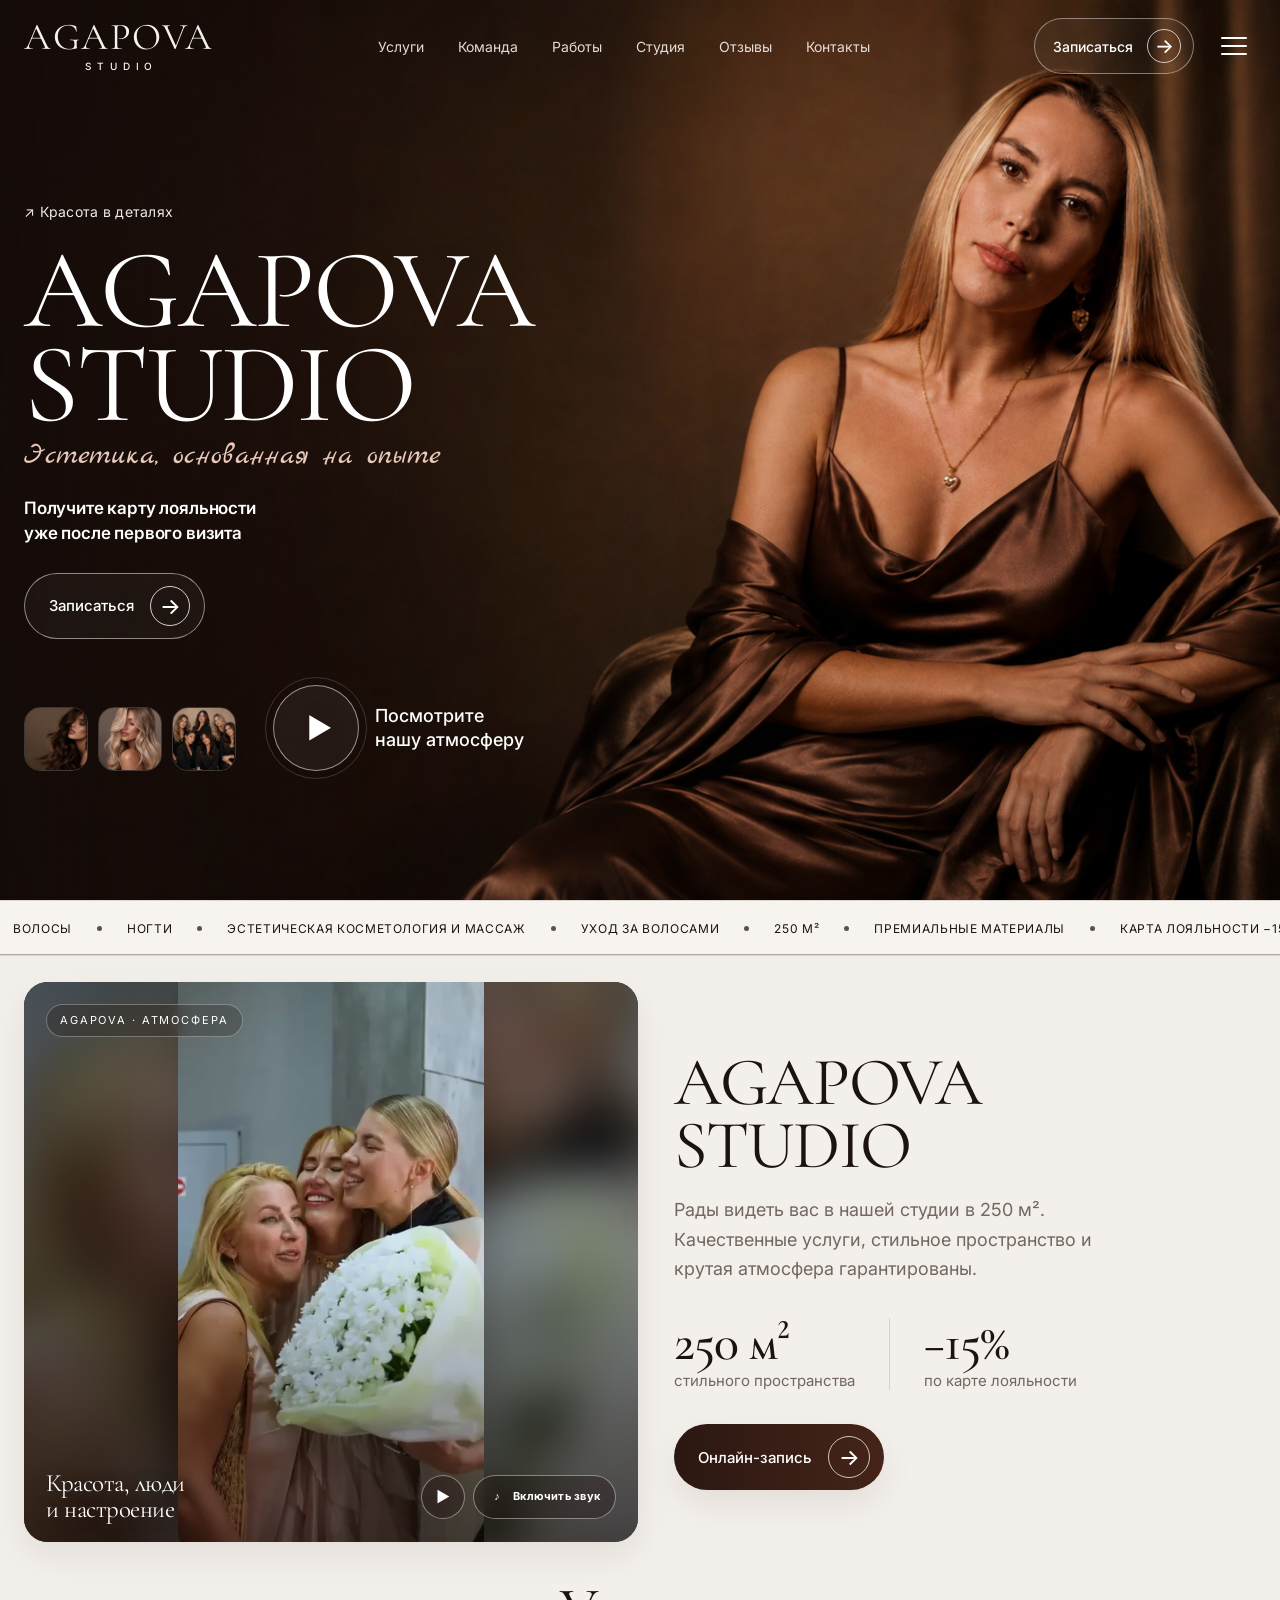
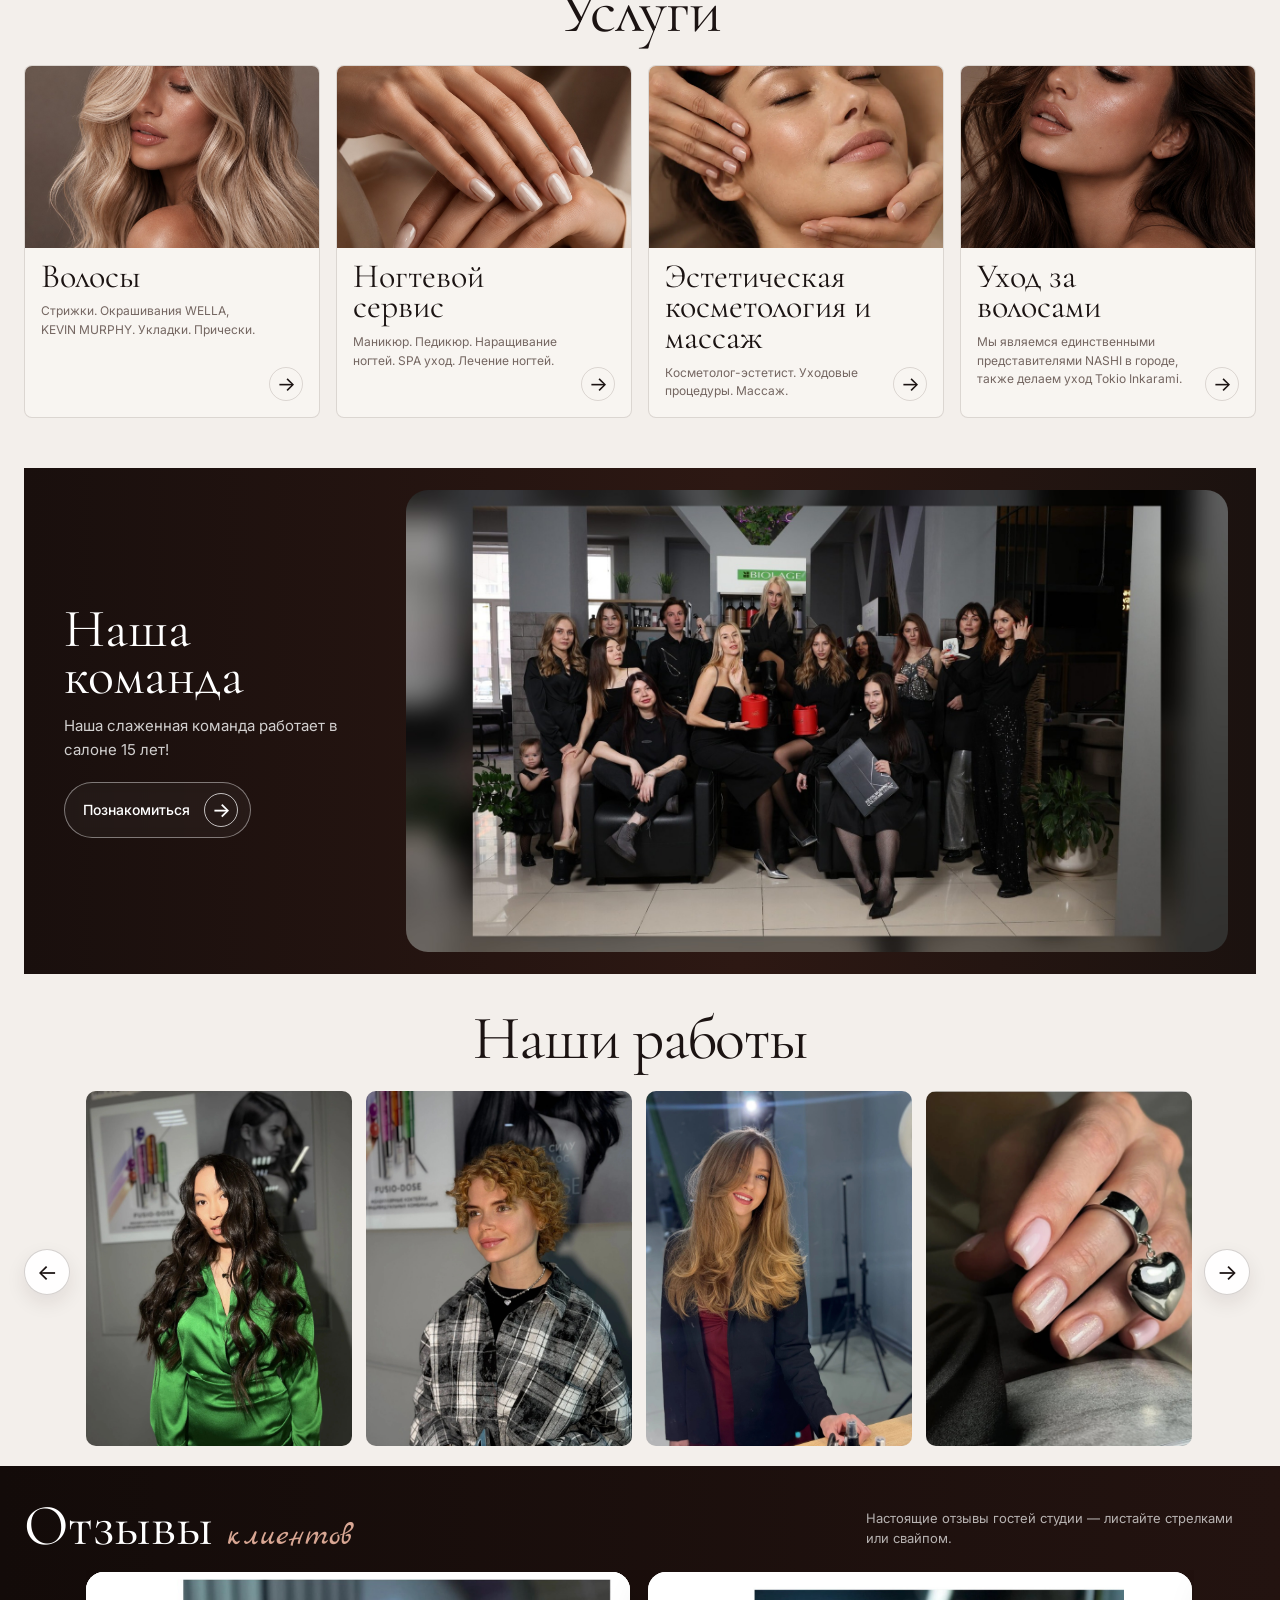
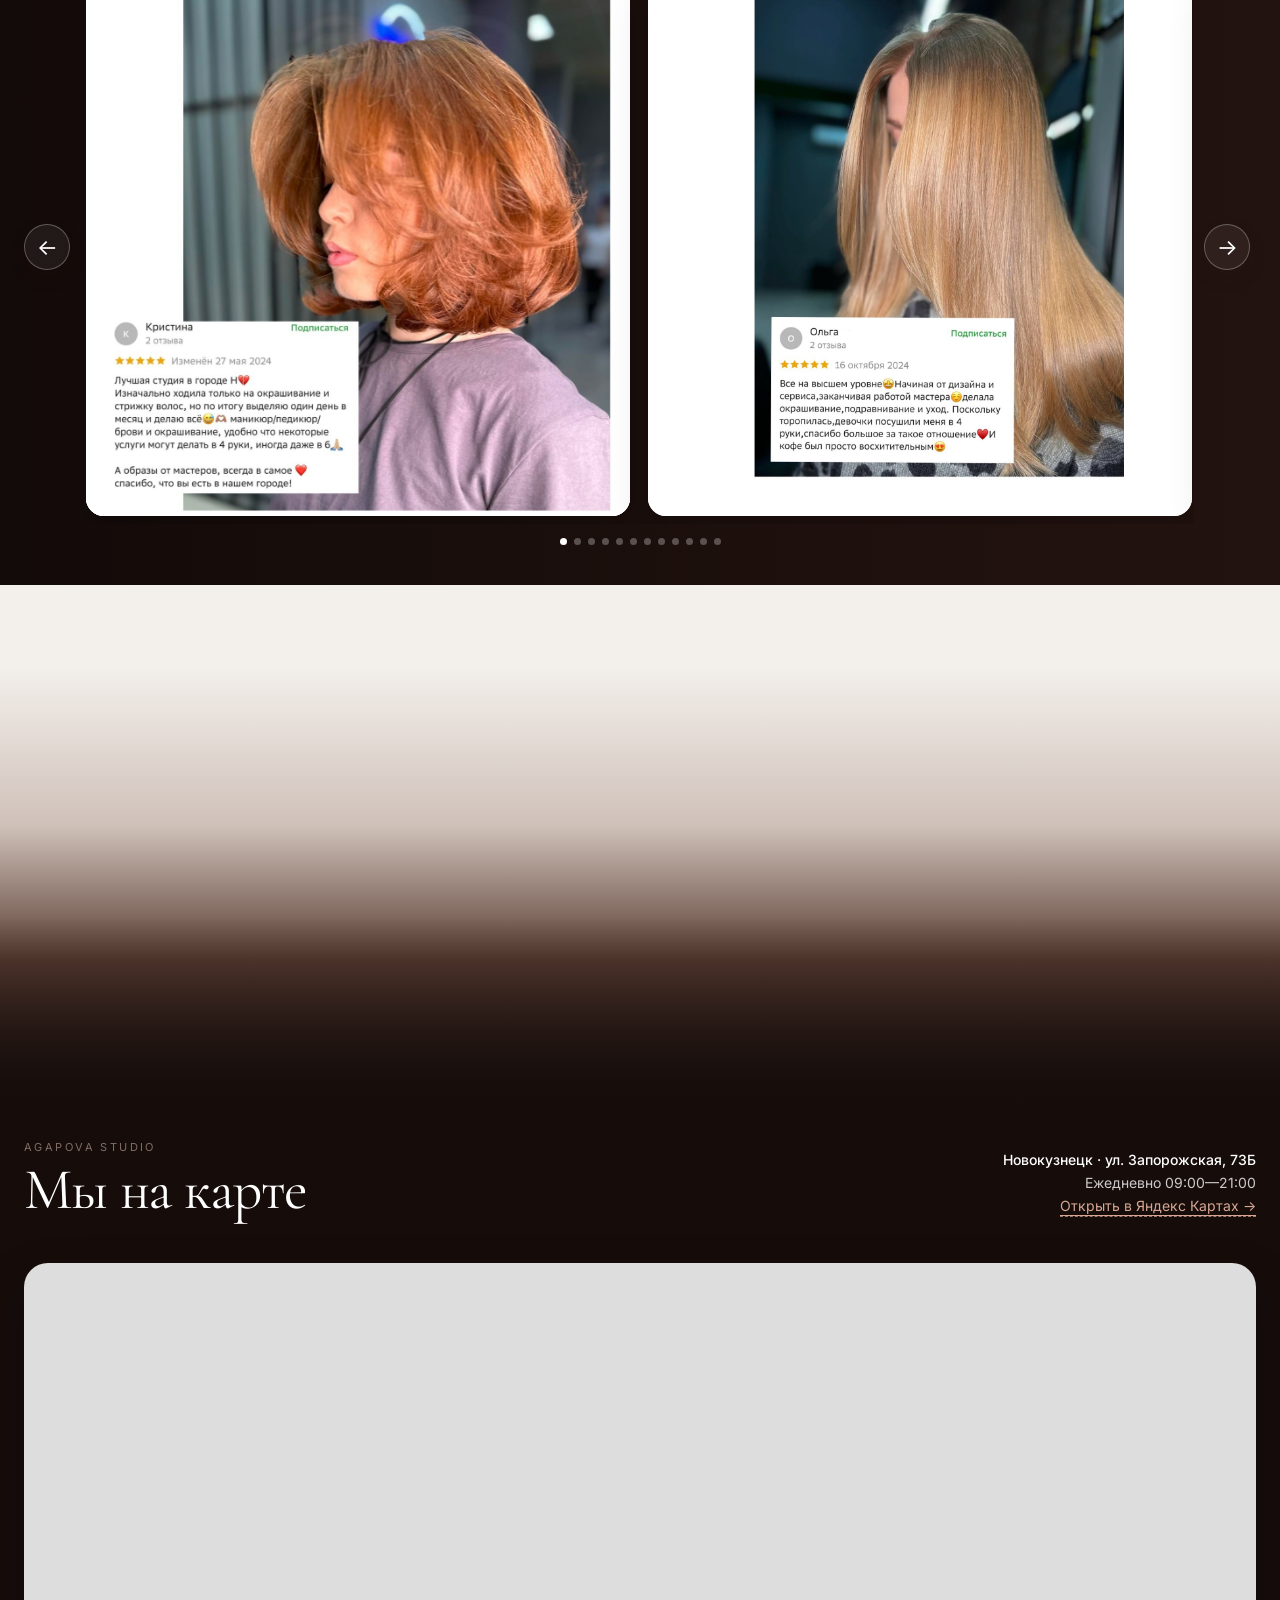
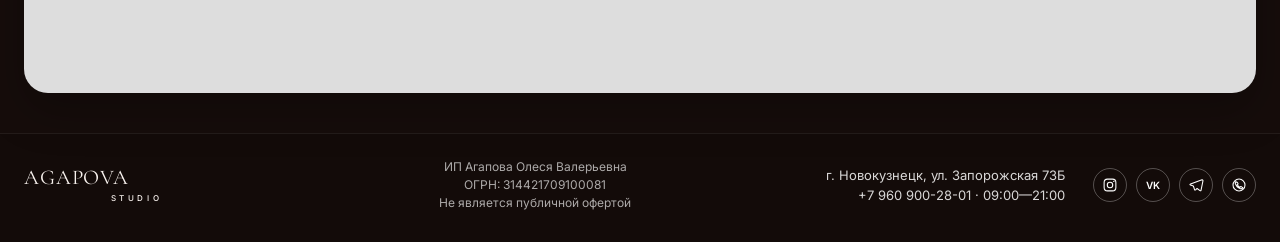
==== commit bae0f80f: "Add atmosphere video experience" ====
--- a/index.html
+++ b/index.html
@@ -588,6 +588,34 @@
   .work-card img{height:100%;object-fit:cover}
 }
 </style>
+<style id="v55-atmosphere-video">
+/* V5.5 — editorial atmosphere film */
+.about-grid{align-items:center}
+.about-video{height:560px;min-height:0;isolation:isolate;background:#261713}
+.about-video::before{content:"";position:absolute;inset:-26px;z-index:-2;background:url("assets/images/atmosphere-poster.webp") center/cover no-repeat;filter:blur(22px) saturate(.72) brightness(.58);transform:scale(1.12)}
+.about-video::after{content:"";position:absolute;inset:0;z-index:1;pointer-events:none;background:linear-gradient(180deg,rgba(20,10,8,.08) 48%,rgba(20,10,8,.58) 100%)}
+.about-video__film{display:block;width:auto;height:100%;max-width:72%;margin:auto;object-fit:contain;position:relative;z-index:0;box-shadow:0 0 44px rgba(11,5,4,.28)}
+.about-video__label{position:absolute;top:22px;left:22px;z-index:2;color:#fff;font-size:11px;line-height:1;letter-spacing:.17em;text-transform:uppercase;padding:10px 13px;border:1px solid rgba(255,255,255,.3);border-radius:999px;background:rgba(29,16,12,.22);backdrop-filter:blur(9px);-webkit-backdrop-filter:blur(9px)}
+.about-video__controls{position:absolute;left:22px;right:22px;bottom:20px;z-index:3;display:flex;align-items:center;justify-content:space-between;gap:10px}
+.about-video__caption{max-width:230px;color:#fff;font-family:var(--serif);font-size:25px;line-height:1.02;letter-spacing:-.02em;text-shadow:0 2px 18px rgba(0,0,0,.35)}
+.about-video__actions{display:flex;gap:8px;margin-left:auto}
+.about-video__button{border:1px solid rgba(255,255,255,.42);background:rgba(27,14,11,.32);color:#fff;height:44px;border-radius:999px;padding:0 15px;display:inline-flex;align-items:center;justify-content:center;gap:8px;font:600 11px/1 var(--sans);letter-spacing:.02em;cursor:pointer;backdrop-filter:blur(10px);-webkit-backdrop-filter:blur(10px);transition:background .2s ease,transform .2s ease}
+.about-video__button:hover{background:rgba(27,14,11,.58);transform:translateY(-1px)}
+.about-video__button--round{width:44px;padding:0;font-size:15px}
+.about-video__button span[aria-hidden="true"]{width:16px;text-align:center}
+
+@media(max-width:760px){
+  .about-video{width:100%;height:min(72svh,620px);min-height:470px;border-radius:18px;margin-bottom:16px}
+  .about-video__film{max-width:100%;width:100%;height:100%;object-fit:contain;box-shadow:none}
+  .about-video__label{top:14px;left:14px;font-size:8px;padding:8px 10px}
+  .about-video__controls{left:14px;right:14px;bottom:14px;align-items:end}
+  .about-video__caption{font-size:20px;max-width:150px}
+  .about-video__button{height:40px;padding:0 12px;font-size:0}
+  .about-video__button span[aria-hidden="true"]{font-size:14px}
+  .about-video__button--round{width:40px;padding:0}
+}
+@media(prefers-reduced-motion:reduce){.about-video__film{animation:none}}
+</style>
 <link rel="stylesheet" href="mobile-fixes.css?v=61">
 <link rel="stylesheet" href="hero-polish.css?v=2">
 <link rel="stylesheet" href="hero-refine-v3.css?v=3">
@@ -641,7 +669,7 @@
 <img alt="Работа 2" src="assets/images/thumb2.jpg"/>
 <img alt="Работа 3" src="assets/images/thumb3.jpg"/>
 </div>
-<a class="watch-link" href="#about">
+<a class="watch-link" href="#atmosphere">
 <div class="play-circle"></div>
 <b>Посмотрите<br/>нашу атмосферу</b>
 </a>
@@ -652,9 +680,18 @@
 <div class="category-bar"><div aria-label="Услуги AGAPOVA STUDIO" class="marquee"><div class="marquee-track"><span>Волосы</span><i class="dot"></i><span>Ногти</span><i class="dot"></i><span>Эстетическая косметология и массаж</span><i class="dot"></i><span>Уход за волосами</span><i class="dot"></i><span>250 м²</span><i class="dot"></i><span>Премиальные материалы</span><i class="dot"></i><span>Карта лояльности −15%</span><i class="dot"></i></div><div aria-hidden="true" class="marquee-track"><span>Волосы</span><i class="dot"></i><span>Ногти</span><i class="dot"></i><span>Эстетическая косметология и массаж</span><i class="dot"></i><span>Уход за волосами</span><i class="dot"></i><span>250 м²</span><i class="dot"></i><span>Премиальные материалы</span><i class="dot"></i><span>Карта лояльности −15%</span><i class="dot"></i></div></div></div>
 <section class="about" id="about">
 <div class="container about-grid">
-<div class="about-media anim">
-<img alt="Интерьер студии красоты" src="assets/images/interior.jpg"/>
-<div class="play-circle"></div>
+<div class="about-media about-video anim" id="atmosphere" data-atmosphere-video>
+<video aria-label="Атмосфера AGAPOVA STUDIO" autoplay class="about-video__film" loop muted playsinline poster="assets/images/atmosphere-poster.webp" preload="metadata">
+<source src="assets/video/agapova-atmosphere.mp4" type="video/mp4"/>
+</video>
+<div class="about-video__label">AGAPOVA · АТМОСФЕРА</div>
+<div class="about-video__controls">
+<div class="about-video__caption">Красота, люди<br/>и настроение</div>
+<div class="about-video__actions">
+<button aria-label="Приостановить видео" class="about-video__button about-video__button--round" data-video-play type="button"><span aria-hidden="true">Ⅱ</span></button>
+<button aria-label="Включить звук" class="about-video__button" data-video-sound type="button"><span aria-hidden="true">♪</span><b>Включить звук</b></button>
+</div>
+</div>
 </div>
 <div class="about-copy anim anim-delay-1">
 <h2 class="section-title">AGAPOVA STUDIO</h2>
@@ -899,6 +936,51 @@
     document.querySelectorAll('[data-slider-next="servicesTrack"]').forEach(b=>b.onclick=()=>services.scrollBy({left:step(),behavior:'smooth'}));
   }
 })();
-</script><script defer src="enhancements.js?v=7"></script>
+</script>
+<script id="v55-atmosphere-video-js">
+(() => {
+  const stage = document.querySelector('[data-atmosphere-video]');
+  const video = stage?.querySelector('video');
+  const playButton = stage?.querySelector('[data-video-play]');
+  const soundButton = stage?.querySelector('[data-video-sound]');
+  if(!stage || !video || !playButton || !soundButton) return;
+
+  const playIcon = playButton.querySelector('span');
+  const soundIcon = soundButton.querySelector('span');
+  const soundText = soundButton.querySelector('b');
+  const sync = () => {
+    const paused = video.paused;
+    playIcon.textContent = paused ? '▶' : 'Ⅱ';
+    playButton.setAttribute('aria-label', paused ? 'Продолжить видео' : 'Приостановить видео');
+    soundIcon.textContent = video.muted ? '♪' : '×';
+    soundText.textContent = video.muted ? 'Включить звук' : 'Выключить звук';
+    soundButton.setAttribute('aria-label', soundText.textContent);
+  };
+
+  playButton.addEventListener('click', async () => {
+    if(video.paused){ try{ await video.play(); }catch(_){} }
+    else video.pause();
+    sync();
+  });
+  soundButton.addEventListener('click', async () => {
+    video.muted = !video.muted;
+    if(video.paused){ try{ await video.play(); }catch(_){} }
+    sync();
+  });
+  video.addEventListener('play', sync);
+  video.addEventListener('pause', sync);
+
+  if(matchMedia('(prefers-reduced-motion: reduce)').matches) video.pause();
+  else if('IntersectionObserver' in window){
+    const observer = new IntersectionObserver(([entry]) => {
+      if(entry.isIntersecting){ video.play().catch(() => {}); }
+      else video.pause();
+    }, {threshold:.18});
+    observer.observe(stage);
+  }
+  sync();
+})();
+</script>
+<script defer src="enhancements.js?v=7"></script>
 </body>
 </html>
